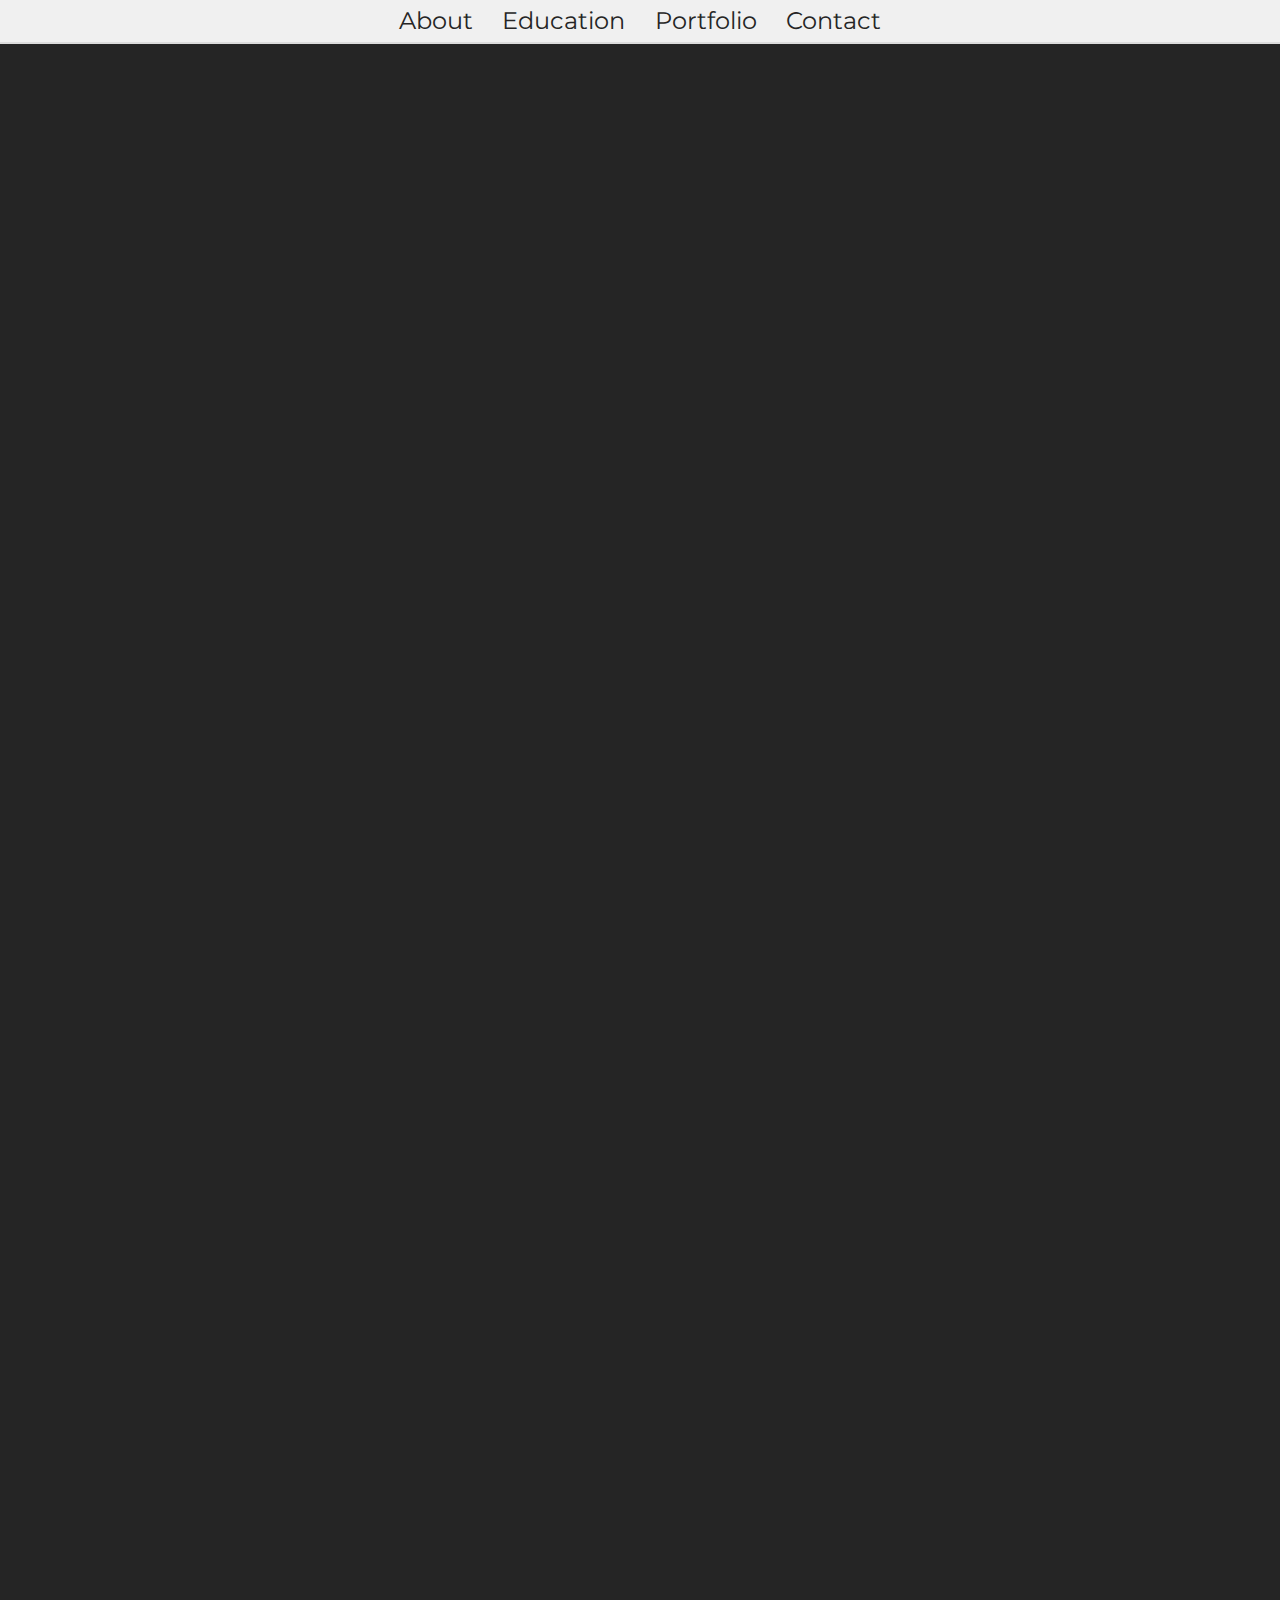
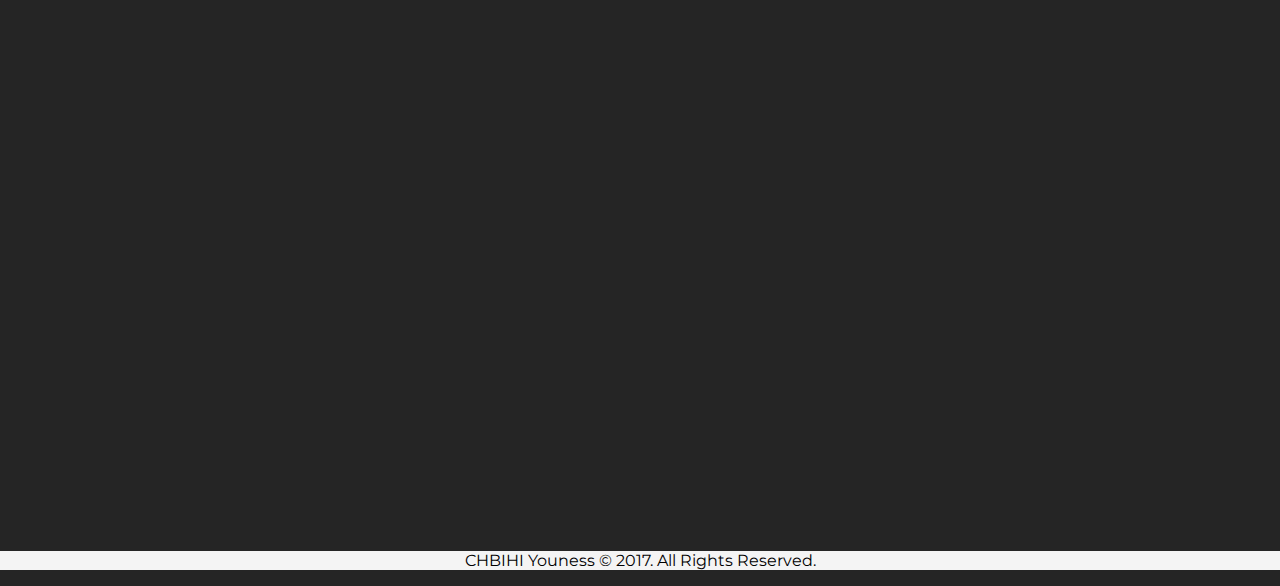
==== index.html @ b8432074 "first commit" ====
<!DOCTYPE html>
<html lang="en">
    <head>
        <meta charset="utf-8">
        <meta name="viewport" content="width=device-width, initial-scale=1.0">
        <title>Youness CHBIHI</title>
        <link rel="stylesheet" href="styles.css"/>
    </head>
    <body>
        <!-- Navigation Bar -->
        <header>
            <nav>
                <ul>
                    <li><a class="scroll" href="#about">About</a></li>
                    <li><a class="scroll" href="#scroll-education">Education</a></li> 
                    <li><a class="scroll" href="#scroll-portfolio">Portfolio</a></li>
                    <li><a class="scroll" href="#scroll-contact">Contact</a></li>
                </ul>
            </nav>
        </header>
        <!-- Portfolio -->
        <article>
            <section id="about">
                <div class="container-1">
                    <div class="block">
                        <div class="text-padding">
                            Hi there, <br/> I'm Youness CHBIHI, <br/> a <span></span> years old <br/> Civil Engineer <br/>and Front-End developper.
                        </div>
                    </div>
                    <div class="block-photo">
                        <div class="crop">
                            <img src="https://media.licdn.com/mpr/mpr/shrinknp_400_400/AAIA_wDGAAAAAQAAAAAAAAovAAAAJGJkNGM5MDQ1LTAwYTEtNDBlYi1hYWRiLTM3ZmM5OTQzNzViOQ.jpg" alt="A picture of myself."/>
                            <div class="name">CHBIHI Youness</div>
                        </div>
                    </div>
                    <div class="block-morocco">
                            <svg width="100%" viewBox="0 0 872.71672 872.71672">
                                    <path class="morocco-1" 
                                    d="m 805.57638,223.19027 -20.7513,77.44492 -49.09812,28.34681 -82.22484,-83.45577 -196.39247,113.38724 -113.38724,-196.39246 -112.93669,31.1624 -28.34681,-49.09812 20.75131,-77.444922 77.44492,20.751305 28.34681,49.098117 -83.45577,82.22484 113.38724,196.39246 -196.39246,113.38724 31.1624,112.93669 -49.09812,28.34681 -77.444919,-20.7513"
                                    />
                                    <path class="morocco-1" 
                                    d="m 67.140301,649.52649 20.7513,-77.44492 49.098119,-28.34681 82.22484,83.45577 196.39246,-113.38724 113.38724,196.39246 112.9367,-31.16239 28.34681,49.09811 -20.75131,77.44492 -77.44492,-20.7513 -28.34682,-49.09811 83.45578,-82.22485 -113.38725,-196.39246 196.39247,-113.38724 -31.1624,-112.93669 49.09812,-28.34682 77.44492,20.75131"
                                    />
                                    <path class="morocco-2" 
                                    d="m 649.52653,67.140336 20.7513,77.444914 -28.3469,49.09816 -112.9366,-31.16242 -113.3873,196.39248 -196.39242,-113.38726 -82.22484,83.45578 -49.098114,-28.34682 -20.7513,-77.44492 77.444914,-20.7513 49.09812,28.34681 -31.1624,112.93668 196.39244,113.38725 -113.38722,196.39245 83.45578,82.22485 -28.34682,49.09811 -77.44492,20.75131"
                                    />
                                    <path class="morocco-2" 
                                    d="m 223.19022,805.57639 -20.75131,-77.44492 28.34681,-49.09812 112.93671,31.1624 113.3872,-196.39246 196.3924,113.38726 82.2249,-83.45577 49.0982,28.34676 20.7512,77.44497 -77.4449,20.7513 -49.0981,-28.34682 31.1624,-112.9367 -196.3925,-113.38721 113.3873,-196.39248 -83.4558,-82.22485 28.3468,-49.098111 77.4449,-20.751288"
                                    />
                                    <path class="morocco-3" 
                                    d="m 436.35836,10.022117 56.69362,56.693618 V 123.40936 L 379.66474,152.89028 V 379.66476 H 152.89026 L 123.40934,493.052 H 66.71572 L 10.0221,436.35838 66.71572,379.66476 h 56.69362 L 152.89026,493.052 h 226.77448 v 226.77448 l 113.38724,29.48092 v 56.69362 l -56.69362,56.69362"
                                    />
                                    <path class="morocco-3" 
                                    d="M 436.35832,862.69464 379.6647,806.00102 V 749.3074 L 493.05194,719.82648 V 493.052 h 226.77448 l 29.48092,-113.38724 h 56.69362 l 56.69362,56.69362 -56.69362,56.69362 H 749.30734 L 719.82642,379.66476 H 493.05194 V 152.89028 L 379.6647,123.40936 V 66.715735 l 56.69362,-56.693618"
                                    />
                                    <path class="morocco" 
                                    d="m 223.19022,67.139648 122.92688,32.43298 90.24124,-89.55051 v 0 l 90.24124,89.55051 122.92688,-32.43298 33.37593,122.674682 122.67468,33.37593 -32.43298,122.92688 89.55051,90.24124 -89.55051,90.24124 L 805.57707,649.5265 682.90239,682.90243 649.52646,805.57711 526.59958,773.14413 436.35834,862.69464 346.1171,773.14413 223.19022,805.57711 189.81429,682.90243 67.139609,649.5265 99.572589,526.59962 10.022079,436.35838 99.572589,346.11714 67.139609,223.19026 189.81429,189.81433 Z"
                                    />
                            </svg>
                            </div>
                </div>
            </section>
            
            <section id="education">
                <div class="container">
                    <div id="scroll-education"></div>
                    <div id="edu-container">
                        <h1>Education</h1>
                    <div id="logo-emi" class="block-logo-1">
                        <svg width="46%" height="46%" viewBox="0 0 195 120" preserveAspectRatio="none">
                            <g transform="matrix(2,0,0,-2,0,120)">
                                <path class="mo noir" id="monb"
                                d="M 10.3046,17.65384 H 48.75562 h 5.89833 L 71.43271,46.6805 85.28288,22.75613 H 69.39981 l 2.94916,5.10233 H 66.45064 L 60.55229,17.65384 H 94.1098 L 71.43271,56.88512 L 51.7048,22.75613 H13.15378 L 10.2046,17.65384  Z"
                                />
                                <path class="blanc" id="white1"
                                d="m 29.44634,8.42692 l 16.77876,29.02666 h 22 L 50.34767,8.42692 L 28.44634,8.42692 Z" />
                                <path class="mo bleu" id="mob"
                                d="M 5.2023,8.82692 H 38.551 h 5.89833 L 61.22809,37.85358 75.07826,13.92921 H 59.19519 l 2.94917,5.10231 H 56.24602 L 50.34767,8.82692 H 83.90518 L 61.22809,48.05818 L 41.50017,13.92921 H8.05147 L 5.1023,8.82692 Z"
                                />
                                <path class="blanc" id="white2"
                                d="M 28.84634,8.42692 l 2.94917,5.10229 l 2.94917,5.10229 l 2.94917,5.10229 l 2.94917,5.10229 H 56.9218 L 45.14304,8.42692 L 28.44634,8.42692 Z"
                                />
                                <path class="mo noir" id="mona"
                                d="M0.5,0 H 28.34636 H 34.2447 L 51.02345,29.02666 64.87363,5.1023 H 48.99055 l 2.94918,5.1023 H 46.04138 L 40.14304,0 h 33.55751 l -22.6771,39.23126 L 31.29553,5.1023 H 3.14916 l -2.94916,-5.1023 Z"
                                />
                            </g>        
                        </svg>
                        <p class="appear">
                            Mohammadia School of Engineering
                            </p>
                        <p class="appear">
                            Civil Engineering Degree
                        </p>
                    </div>
                    <div id="logo-sep" class="block-logo-sep">
                        <div class="separator"></div>
                    </div> 
                    <div id="logo-enpc" class="block-logo-2">
                        <svg width="33%" height="33%" viewBox="0 0 158.11 137" preserveAspectRatio="none">
                            <g transform="translate(-58.955366,-60.982636)">
                                <path class="line-1"
                                    d="M 67,194.57457 64.686302,194.57457 138.06419,67.592875 211.44069,194.57457 Z"/>
                                <path class="line-2"
                                    d="m 100.71189,131.06138 h 74.70353 l -37.36125,64.47583 z" />
                                <path class="line-3"
                                    d="m 156.92605,163.81875 h 38.4363 L 176.131,194.52101 Z"/>
                                <path class="line-3"
                                    d="m 81.98619,163.81875 h 38.4363 l -19.23135,30.70226 z"/>
                                <path class="line-3"
                                    d="m 118.84565,100.82312 38.43629,1e-5 -19.23135,30.70225 z"/>
                            </g>
                        </svg>
                        <p class="appear">
                            Ecole des Ponts ParisTech
                        </p>
                        <p class="appear">
                            MSc Degree in Mechanics of Soils, Rocks and Structures in their Environment
                        </p>
                    </div>
                    <br/>
                    <a class="button" href="https://drive.google.com/file/d/0Byqe42mw91Hid1hQTnRtRE41MEk/view?usp=sharing" >Download CV</a>
                </div>
            </div>
            </section>
            <section id="portfolio">
                <div class="container">
                    <div id="scroll-portfolio"></div>
                    <div id="port-container">
                    <h1>Portfolio</h1>
                    <div class="block-3">
                        <div class="card">
                            <img src="projet1.png" alt="Bridge Piles Modeling"/>    
                            <div class="card-title">Bridge Piles Modeling</div>
                        </div>
                    </div>
                    <div class="block-3">
                        <div class="card">
                            <img src="projet2.png" alt="Laterally loaded piles"/>    
                            <div class="card-title">Laterally loaded piles</div>
                        </div>
                    </div>
                    <div class="block-3">
                        <div class="card">
                            <img src="projet3.png" alt="Maths and Physics courses"/>    
                            <div class="card-title">Maths and Physics courses</div>
                        </div>
                    </div>
                </div>
                </div>
            </section>
            <section id="contact">
                <div class="container">
                    <div id="scroll-contact"></div>
                    <div id="cont-container">
                        <h1>Contact</h1>
                     
                    <form action="https://formspree.io/nsschbihi@gmail.com" method="POST">

                        <input name="name" type="text" placeholder="Name" id="name" required/>

                        <input name="email" type="email" placeholder="Email" id="email" required/>

                        <textarea name="text" placeholder="Message" id="message"></textarea>

                        <input type="submit" value="Send" class="button"/>
                    </form>
                </div>
                </div>
            </section>
        </article>
        <p id="footer">
                CHBIHI Youness © 2017. All Rights Reserved.
        </p>
        <script type="application/javascript" src="https://cdnjs.cloudflare.com/ajax/libs/jquery/2.1.3/jquery.min.js"></script>        
        <script src="scripts.js"></script>
    </body>
</html>
---- styles.css ----
@import url("https://fonts.googleapis.com/css?family=Montserrat|Cardo|Lobster");
body {
  margin: 0;
  background-color: #252525; }

header {
  background-color: #f0f0f0;
  position: fixed;
  top: 0;
  z-index: 999;
  width: 100%;
  border-bottom: 2px solid gainsboro; }
  header nav ul {
    list-style: none;
    text-align: center;
    float: center;
    margin: 0;
    padding: 0; }
    header nav ul li {
      display: inline-block;
      margin-left: 0.4rem;
      margin-right: 0.4rem; }
      header nav ul li a {
        display: block;
        color: #252525;
        padding: 0.4rem;
        font-size: 1.5rem;
        font-family: Montserrat; }
        @media (max-width: 900px) {
          header nav ul li a {
            font-size: 1.2rem; } }
        @media (max-width: 300px) {
          header nav ul li a {
            font-size: 1rem; } }
        header nav ul li a:hover {
          color: #737373; }

.scroll {
  text-decoration: none; }

article {
  margin-left: auto;
  margin-right: auto;
  width: 90%;
  overflow: hidden; }

section {
  height: 100vh; }

.crop {
  position: relative;
  border-radius: 50%;
  max-width: 14rem;
  max-height: 14rem;
  display: inline-block;
  vertical-align: top;
  line-height: 0;
  border-width: 0.2rem;
  border-color: rgba(255, 255, 255, 0);
  border-style: solid;
  overflow: hidden;
  transition: 0.5s; }
  .crop img {
    max-width: 100%;
    height: auto;
    border-radius: 50%;
    transition: 0.5s; }
    @media (min-width: 900px) {
      .crop img {
        max-height: 14rem; } }
    @media (max-width: 900px) {
      .crop img {
        max-height: 12rem; } }
  .crop:hover {
    border-color: #fff; }
    .crop:hover .name {
      visibility: visible;
      opacity: 1; }
    .crop:hover img {
      transform: scale(1.1); }
  .crop .name {
    position: absolute;
    top: 0;
    left: 0;
    padding-top: 70%;
    padding-bottom: 30%;
    text-align: center;
    width: 100%;
    background: rgba(255, 255, 255, 0.3);
    color: #fff;
    visibility: hidden;
    opacity: 0;
    font-family: Lobster;
    font-size: 1.7rem;
    transition: opacity 0.5s, visibility 0.5s; }

.container-1 {
  margin-right: auto;
  margin-left: auto;
  height: 100vh; }
  .container-1::after {
    content: "";
    display: block;
    clear: both; }

.container {
  float: left;
  min-height: 100vh;
  min-width: 100%;
  overflow: auto;
  text-align: center; }
  .container::after {
    content: "";
    display: block;
    clear: both; }

@keyframes tran {
  to {
    transform: translateX(0%) translateY(0%);
    opacity: 1; } }
@keyframes appear-1 {
  to {
    height: 100%;
    top: 0; } }
@keyframes appear-2 {
  to {
    width: 90%;
    left: 5%; } }
@keyframes opa {
  to {
    opacity: 1; } }
@media (min-width: 900px) {
  .container-1 {
    padding-top: 20vh; }

  .container {
    padding-top: 5vh; }

  .crop {
    opacity: 0;
    transform: translateX(-20%);
    animation: opa 1s forwards; }

  .block-3 {
    width: 30% !important;
    vertical-align: middle; }

  .card:hover {
    transform: translateY(-5%); }

  .block-photo {
    float: left;
    width: 48.4% !important; }

  .block {
    float: left;
    width: 51.6% !important;
    text-align: right !important;
    height: 14.4rem !important; }

  .block-logo-1, .block-logo-2 {
    display: inline-block !important;
    padding-top: 1rem;
    min-height: 17rem;
    vertical-align: top; }

  .separator {
    display: block;
    position: absolute;
    height: 0%;
    top: 50%;
    width: 8px;
    left: 50%;
    background-color: white;
    animation: appear-1 0.5s forwards, rot 0.5s forwards 0.5s, rot 0.5s reverse forwards 2s; }

  .block-logo-sep {
    display: inline-block !important;
    width: 10% !important;
    min-height: 18rem;
    vertical-align: top; }

  .text-padding {
    top: 50%;
    transform: translateY(-50%);
    padding: 0 30px 0 10px;
    font-size: 2rem;
    line-height: 2.1rem;
    opacity: 0;
    animation: opa 1s forwards; }
    .text-padding::after {
      content: "";
      display: block;
      position: absolute;
      right: 0;
      top: 50%;
      height: 0%;
      width: 10px;
      background-color: white;
      animation: appear-1 1s forwards 0.25s; }

  .card-title {
    font-size: 1rem; } }
@media (max-width: 900px) {
  .container-1 {
    padding-top: 15vh; }

  .container {
    padding-top: 10vh; }

  .crop {
    opacity: 0;
    transform: translateY(10%);
    animation: tran 1s forwards; }

  .name {
    font-size: 1.3rem; }

  .text-padding {
    display: inline-block;
    margin: auto;
    margin-bottom: 5px;
    padding-bottom: 5px;
    font-size: 1.5rem;
    opacity: 0;
    animation: opa 1s forwards; }
    .text-padding::after {
      content: "";
      display: block;
      position: relative;
      top: 5px;
      left: 50%;
      width: 0%;
      height: 8px;
      background-color: white;
      animation: appear-2 1s forwards 0.25s; }

  .separator {
    display: block;
    position: relative;
    height: 10px;
    left: 50%;
    width: 0%;
    top: 5px;
    background-color: white;
    animation: appear-2 0.5s forwards; }

  .block-logo-sep {
    padding: 20px 10px; }

  .card-title {
    font-size: 0.8rem; } }
@media (max-width: 370px) {
  .name {
    font-size: 0.5rem; }

  .text-padding {
    font-size: 1rem; }

  .card-title {
    font-size: 0.5rem; } }
.block, .block-photo, .block-logo-sep, .block-logo-1, .block-logo-2 {
  display: block;
  position: relative;
  background: #252525;
  width: 80%;
  margin-right: auto;
  margin-left: auto;
  color: #f4f4f4;
  font-family: Montserrat;
  text-align: center; }

.block-3 {
  display: inline-block;
  max-width: 70%;
  position: relative;
  background: #252525;
  margin-right: auto;
  margin-left: auto;
  color: #f4f4f4;
  font-family: Montserrat;
  text-align: center;
  margin: 1%; }

.card {
  position: relative;
  border: 5px solid #f4f4f4;
  transition: transform 0.5s;
  overflow: hidden;
  display: block; }
  .card img {
    max-width: 100%;
    max-height: 20rem;
    height: auto;
    transition: 0.8s;
    vertical-align: top; }
  .card:hover img {
    transform: scale(1.3) translateX(-10%); }
  .card:hover .card-title {
    visibility: visible;
    opacity: 1; }

.card-title {
  position: absolute;
  top: 50%;
  left: 0;
  text-align: center;
  width: 100%;
  line-height: 200%;
  background: rgba(255, 255, 255, 0.8);
  color: #252525;
  visibility: hidden;
  opacity: 0;
  font-family: Montserrat;
  font-weight: bold;
  transition: opacity 0.5s, visibility 0.5s; }

.text-padding {
  position: relative; }

h1 {
  font-family: Montserrat;
  margin-left: auto;
  margin-right: auto;
  text-align: center;
  font-size: 2rem;
  color: #f4f4f4;
  line-height: 3rem; }
  h1::after {
    content: "";
    display: block;
    position: relative;
    top: 5px;
    left: 50%;
    width: 0%;
    height: 8px;
    background-color: white;
    animation: appear-2 1s forwards 0.25s; }

@keyframes rot {
  to {
    transform: rotate(10deg); } }
.block-logo-1, .block-logo-2 {
  max-width: 20rem; }

.block-morocco {
  text-align: center;
  margin-left: auto;
  margin-right: auto; }
  @media (min-width: 900px) {
    .block-morocco {
      max-width: 15rem; } }
  @media (max-width: 900px) {
    .block-morocco {
      max-width: 12rem; } }

.morocco-1, .morocco-2, .morocco-3 {
  fill: none;
  stroke: #f4f4f4;
  stroke-width: 14.17339039;
  stroke-linecap: butt;
  stroke-linejoin: miter;
  stroke-miterlimit: 10; }

.morocco-1 {
  animation: animeline 5s ease-out forwards; }

.morocco-2 {
  animation: animeline 5s ease-out forwards; }

.morocco-3 {
  animation: animeline 5s ease-out forwards; }

.morocco {
  fill: none;
  stroke: #f4f4f4;
  stroke-width: 14.17339039;
  stroke-linecap: butt;
  stroke-linejoin: miter;
  stroke-miterlimit: 10;
  opacity: 0;
  animation: opa 1s ease-out forwards 4.5s; }

.line-1, .line-2, .line-3 {
  fill: none;
  stroke: #f4f4f4;
  stroke-linecap: butt;
  stroke-miterlimit: 4; }

.line-1 {
  stroke-width: 6.61458397;
  stroke-linejoin: miter;
  animation: animeline 0.7s ease-out forwards 0.5s; }

.line-2 {
  stroke-width: 6.62115717;
  stroke-linejoin: bevel;
  animation: animeline 0.7s ease-out 1.2s forwards; }

.line-3 {
  stroke-width: 3.97421765;
  stroke-linejoin: bevel;
  animation: animeline 0.6s ease-out 1.9s forwards; }

@keyframes animeline {
  to {
    stroke-dashoffset: 0; } }
#footer {
  float: left;
  width: 100%;
  text-align: center;
  background-color: #f4f4f4;
  font-family: Montserrat;
  font-size: 1rem;
  margin-left: auto;
  margin-right: auto;
  z-index: 999; }

/* logo EMI */
@keyframes appear {
  to {
    opacity: 1; } }
@keyframes move {
  0% {
    transform: translate(-0.5rem, -0.5rem); }
  50% {
    transform: translate(0.25rem, 0.25rem); }
  100% {
    transform: translate(0rem, 0rem); } }
.mo {
  stroke-width: 0.3985;
  stroke-linecap: butt;
  stroke-linejoin: miter;
  stroke-miterlimit: 10;
  opacity: 0;
  animation-delay: 1s; }

.noir {
  fill: #f4f4f4;
  stroke: #f4f4f4; }

.bleu {
  fill: #0000ff;
  stroke: #0000ff; }

.blanc {
  fill: #252525;
  fill-opacity: 1;
  fill-rule: nonzero;
  stroke: none;
  opacity: 0; }

#monb {
  animation: appear 0.3s forwards 0.5s, move 1s forwards 0.5s; }

#mob {
  animation: appear 0.3s forwards 0.83s, move 1s forwards 0.83s; }

#mona {
  animation: appear 0.3s forwards 1.16s, move 1s forwards 1.16s; }

#white1 {
  animation: appear 0.5s forwards 2.5s; }

#white2 {
  animation: appear 0.5s forwards 2.5s; }

.appear {
  opacity: 0;
  text-align: center;
  animation: opa 1s forwards 2s; }

form {
  text-align: center;
  width: 80%;
  margin-left: auto;
  margin-right: auto; }

input, textarea {
  display: block;
  margin-right: auto;
  margin-top: 2rem;
  margin-left: auto;
  font-size: 1rem;
  height: 1.5rem;
  font-family: Montserrat;
  max-width: 30rem;
  width: 100%; }

.button {
  background-color: #f4f4f4;
  color: #252525;
  font-weight: bold;
  border-radius: 5px;
  border: none;
  height: 3rem;
  max-width: 40%;
  width: 10rem;
  transition: 0.5s; }
  .button:hover {
    transform: scale(1.1); }

a.button {
  display: block;
  margin-right: auto;
  margin-top: 2rem;
  margin-left: auto;
  font-size: 1rem;
  line-height: 3rem;
  text-decoration: none;
  font-family: Montserrat;
  opacity: 0;
  animation: opa 1s forwards 2s; }

#message {
  height: 20vh; }

#contact {
  height: 80vh; }

/*# sourceMappingURL=styles.css.map */
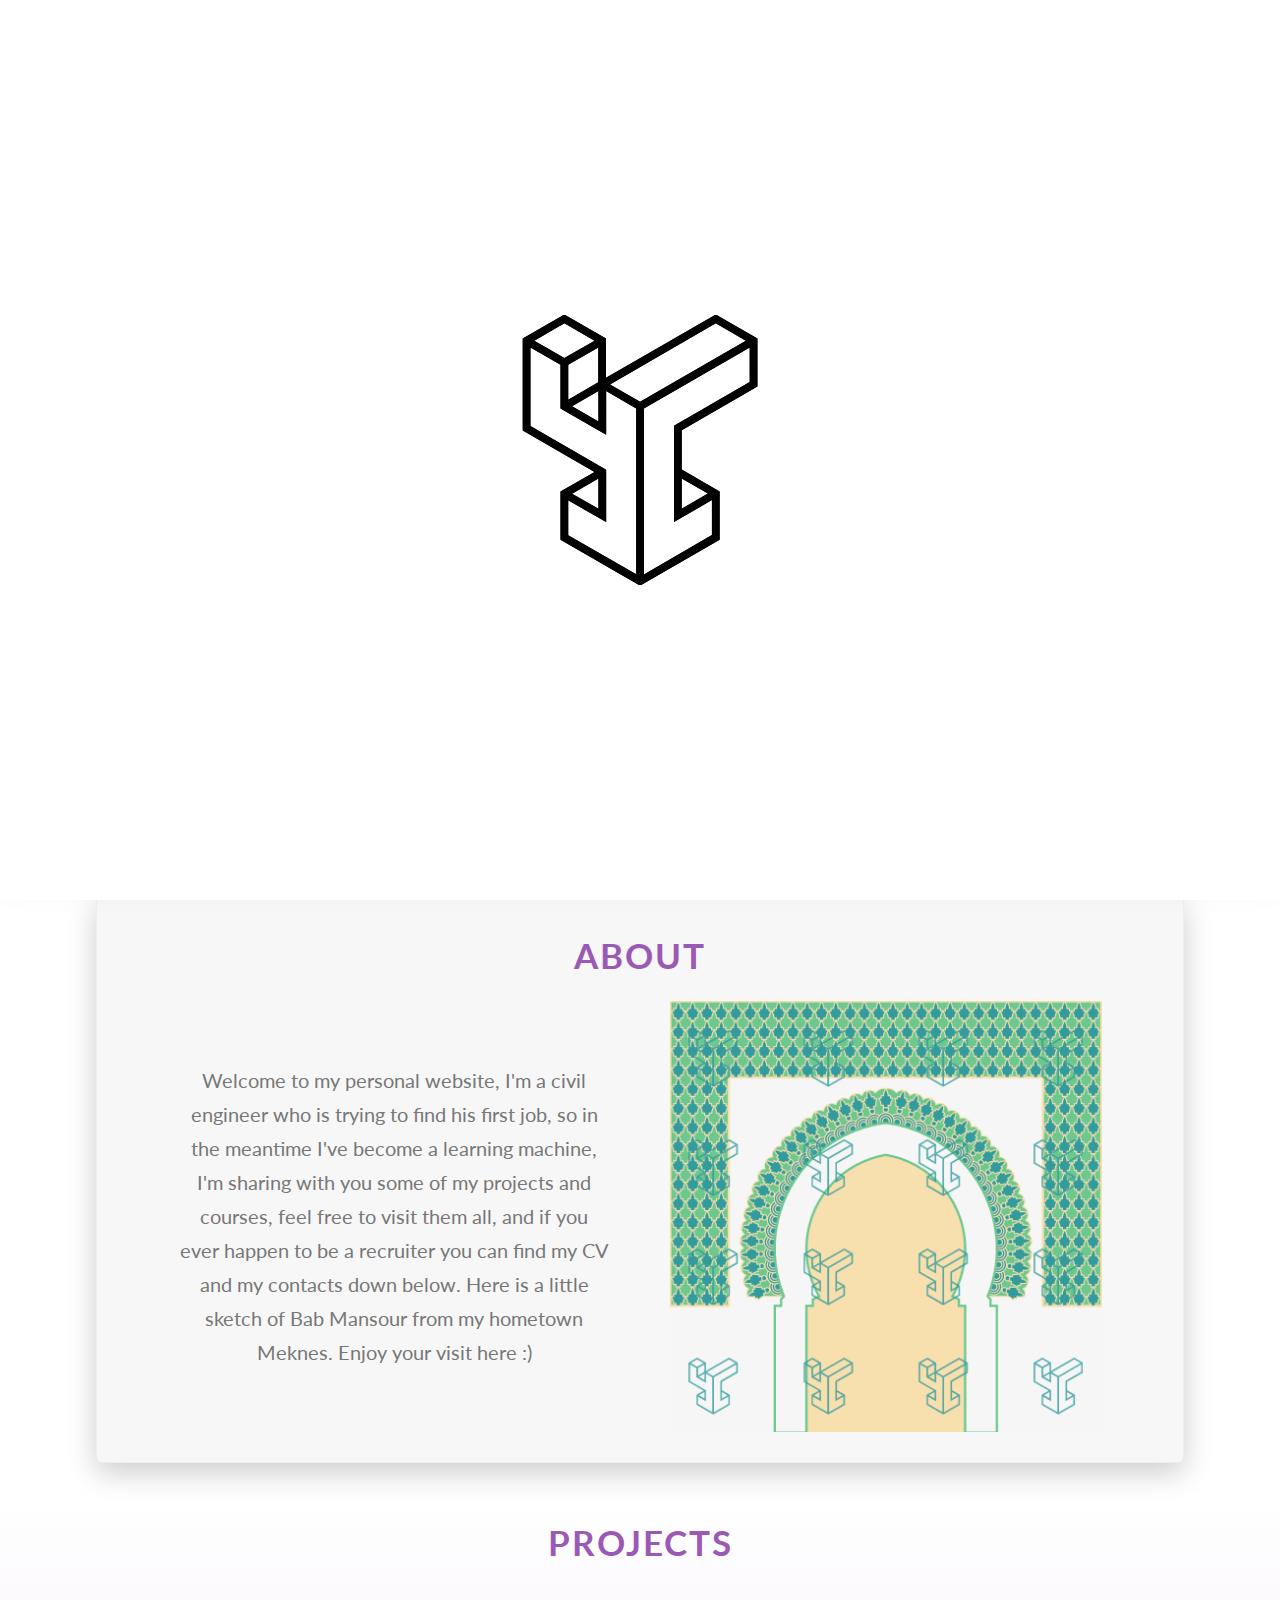
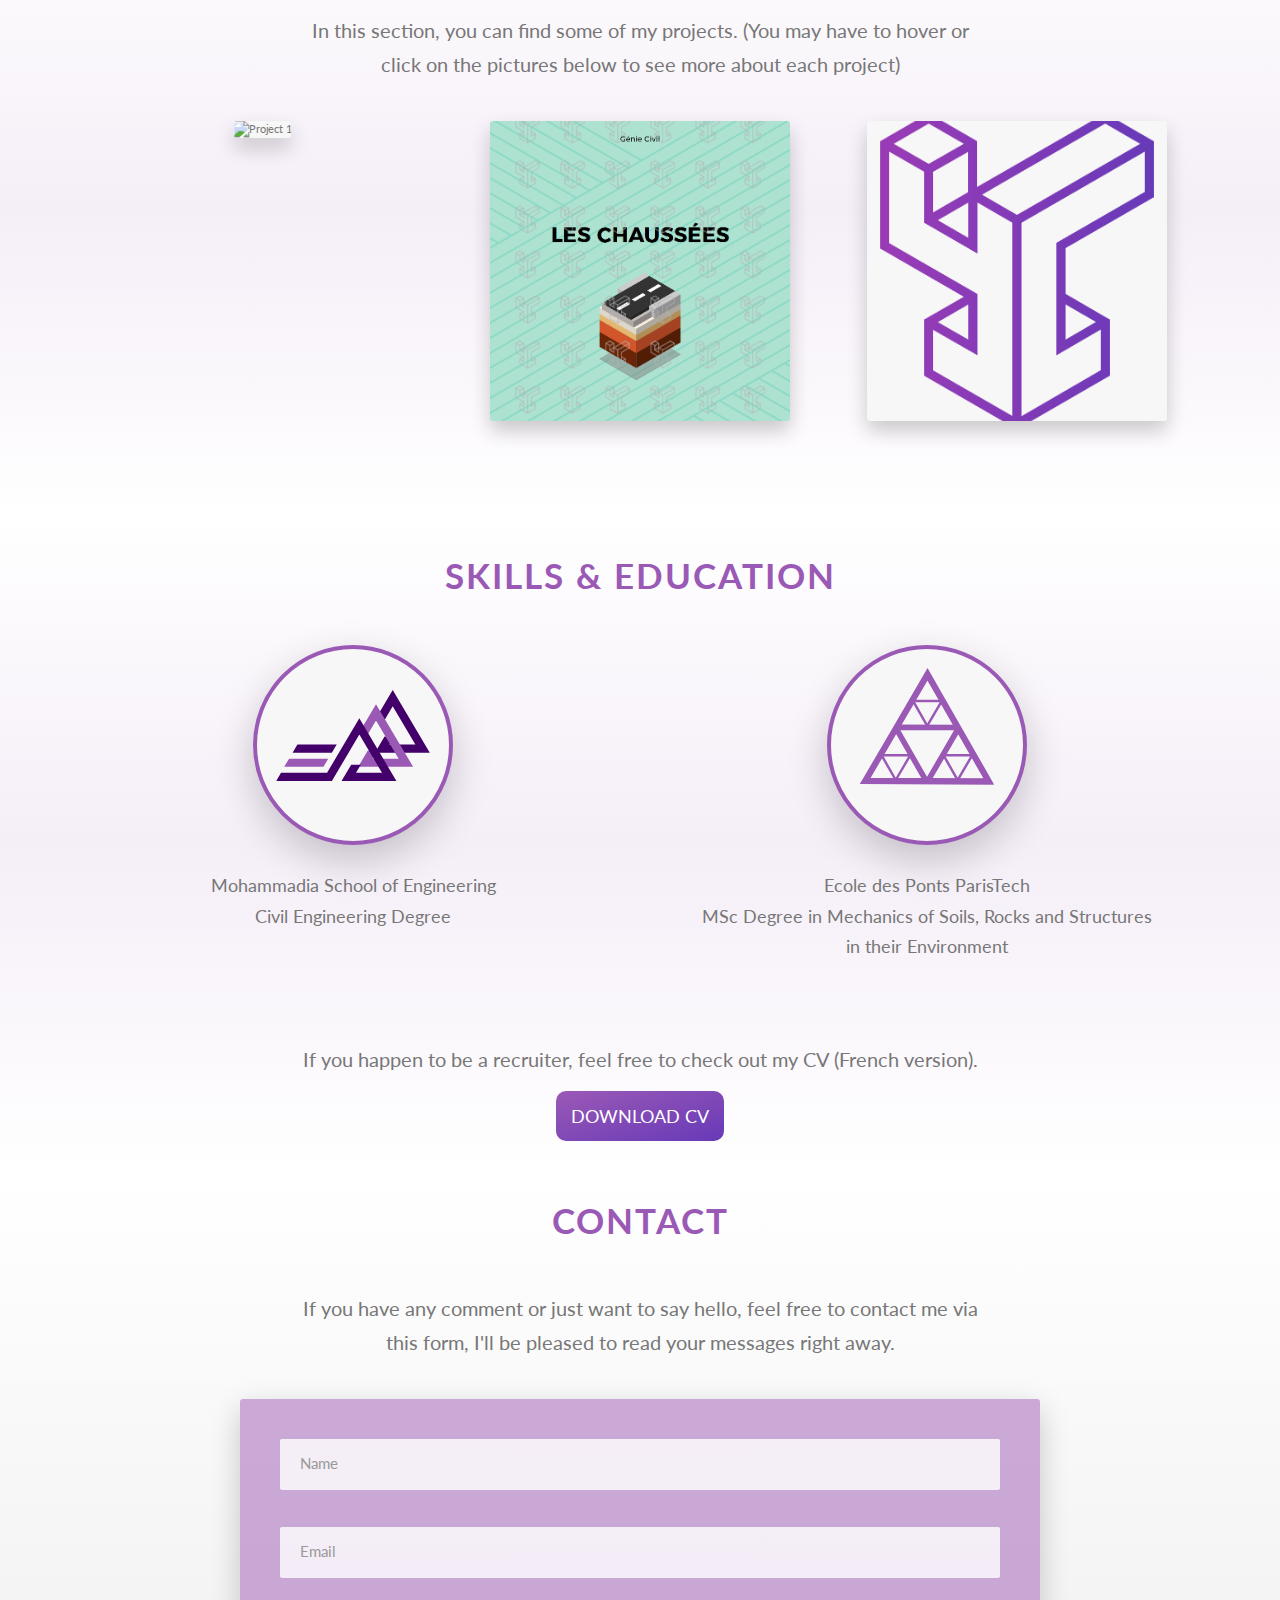
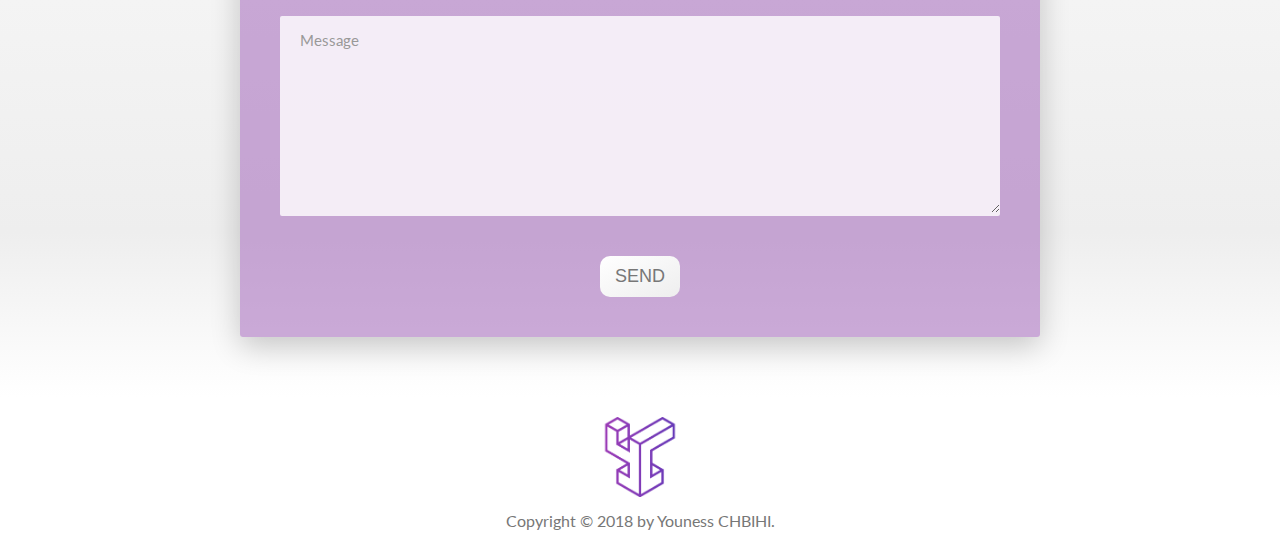
==== commit 40fa3ec1: "New website" ====
--- a/index.html
+++ b/index.html
@@ -1,177 +1,231 @@
-<!DOCTYPE html>
-<html lang="en">
-    <head>
-        <meta charset="utf-8">
-        <meta name="viewport" content="width=device-width, initial-scale=1.0">
-        <title>Youness CHBIHI</title>
-        <link rel="stylesheet" href="styles.css"/>
-    </head>
-    <body>
-        <!-- Navigation Bar -->
-        <header>
-            <nav>
-                <ul>
-                    <li><a class="scroll" href="#about">About</a></li>
-                    <li><a class="scroll" href="#scroll-education">Education</a></li> 
-                    <li><a class="scroll" href="#scroll-portfolio">Portfolio</a></li>
-                    <li><a class="scroll" href="#scroll-contact">Contact</a></li>
-                </ul>
-            </nav>
-        </header>
-        <!-- Portfolio -->
-        <article>
-            <section id="about">
-                <div class="container-1">
-                    <div class="block">
-                        <div class="text-padding">
-                            Hi there, <br/> I'm Youness CHBIHI, <br/> a <span></span> years old <br/> Civil Engineer <br/>and Front-End developper.
-                        </div>
-                    </div>
-                    <div class="block-photo">
-                        <div class="crop">
-                            <img src="https://media.licdn.com/mpr/mpr/shrinknp_400_400/AAIA_wDGAAAAAQAAAAAAAAovAAAAJGJkNGM5MDQ1LTAwYTEtNDBlYi1hYWRiLTM3ZmM5OTQzNzViOQ.jpg" alt="A picture of myself."/>
-                            <div class="name">CHBIHI Youness</div>
-                        </div>
-                    </div>
-                    <div class="block-morocco">
-                            <svg width="100%" viewBox="0 0 872.71672 872.71672">
-                                    <path class="morocco-1" 
-                                    d="m 805.57638,223.19027 -20.7513,77.44492 -49.09812,28.34681 -82.22484,-83.45577 -196.39247,113.38724 -113.38724,-196.39246 -112.93669,31.1624 -28.34681,-49.09812 20.75131,-77.444922 77.44492,20.751305 28.34681,49.098117 -83.45577,82.22484 113.38724,196.39246 -196.39246,113.38724 31.1624,112.93669 -49.09812,28.34681 -77.444919,-20.7513"
-                                    />
-                                    <path class="morocco-1" 
-                                    d="m 67.140301,649.52649 20.7513,-77.44492 49.098119,-28.34681 82.22484,83.45577 196.39246,-113.38724 113.38724,196.39246 112.9367,-31.16239 28.34681,49.09811 -20.75131,77.44492 -77.44492,-20.7513 -28.34682,-49.09811 83.45578,-82.22485 -113.38725,-196.39246 196.39247,-113.38724 -31.1624,-112.93669 49.09812,-28.34682 77.44492,20.75131"
-                                    />
-                                    <path class="morocco-2" 
-                                    d="m 649.52653,67.140336 20.7513,77.444914 -28.3469,49.09816 -112.9366,-31.16242 -113.3873,196.39248 -196.39242,-113.38726 -82.22484,83.45578 -49.098114,-28.34682 -20.7513,-77.44492 77.444914,-20.7513 49.09812,28.34681 -31.1624,112.93668 196.39244,113.38725 -113.38722,196.39245 83.45578,82.22485 -28.34682,49.09811 -77.44492,20.75131"
-                                    />
-                                    <path class="morocco-2" 
-                                    d="m 223.19022,805.57639 -20.75131,-77.44492 28.34681,-49.09812 112.93671,31.1624 113.3872,-196.39246 196.3924,113.38726 82.2249,-83.45577 49.0982,28.34676 20.7512,77.44497 -77.4449,20.7513 -49.0981,-28.34682 31.1624,-112.9367 -196.3925,-113.38721 113.3873,-196.39248 -83.4558,-82.22485 28.3468,-49.098111 77.4449,-20.751288"
-                                    />
-                                    <path class="morocco-3" 
-                                    d="m 436.35836,10.022117 56.69362,56.693618 V 123.40936 L 379.66474,152.89028 V 379.66476 H 152.89026 L 123.40934,493.052 H 66.71572 L 10.0221,436.35838 66.71572,379.66476 h 56.69362 L 152.89026,493.052 h 226.77448 v 226.77448 l 113.38724,29.48092 v 56.69362 l -56.69362,56.69362"
-                                    />
-                                    <path class="morocco-3" 
-                                    d="M 436.35832,862.69464 379.6647,806.00102 V 749.3074 L 493.05194,719.82648 V 493.052 h 226.77448 l 29.48092,-113.38724 h 56.69362 l 56.69362,56.69362 -56.69362,56.69362 H 749.30734 L 719.82642,379.66476 H 493.05194 V 152.89028 L 379.6647,123.40936 V 66.715735 l 56.69362,-56.693618"
-                                    />
-                                    <path class="morocco" 
-                                    d="m 223.19022,67.139648 122.92688,32.43298 90.24124,-89.55051 v 0 l 90.24124,89.55051 122.92688,-32.43298 33.37593,122.674682 122.67468,33.37593 -32.43298,122.92688 89.55051,90.24124 -89.55051,90.24124 L 805.57707,649.5265 682.90239,682.90243 649.52646,805.57711 526.59958,773.14413 436.35834,862.69464 346.1171,773.14413 223.19022,805.57711 189.81429,682.90243 67.139609,649.5265 99.572589,526.59962 10.022079,436.35838 99.572589,346.11714 67.139609,223.19026 189.81429,189.81433 Z"
-                                    />
-                            </svg>
-                            </div>
-                </div>
-            </section>
-            
-            <section id="education">
-                <div class="container">
-                    <div id="scroll-education"></div>
-                    <div id="edu-container">
-                        <h1>Education</h1>
-                    <div id="logo-emi" class="block-logo-1">
-                        <svg width="46%" height="46%" viewBox="0 0 195 120" preserveAspectRatio="none">
-                            <g transform="matrix(2,0,0,-2,0,120)">
-                                <path class="mo noir" id="monb"
-                                d="M 10.3046,17.65384 H 48.75562 h 5.89833 L 71.43271,46.6805 85.28288,22.75613 H 69.39981 l 2.94916,5.10233 H 66.45064 L 60.55229,17.65384 H 94.1098 L 71.43271,56.88512 L 51.7048,22.75613 H13.15378 L 10.2046,17.65384  Z"
-                                />
-                                <path class="blanc" id="white1"
-                                d="m 29.44634,8.42692 l 16.77876,29.02666 h 22 L 50.34767,8.42692 L 28.44634,8.42692 Z" />
-                                <path class="mo bleu" id="mob"
-                                d="M 5.2023,8.82692 H 38.551 h 5.89833 L 61.22809,37.85358 75.07826,13.92921 H 59.19519 l 2.94917,5.10231 H 56.24602 L 50.34767,8.82692 H 83.90518 L 61.22809,48.05818 L 41.50017,13.92921 H8.05147 L 5.1023,8.82692 Z"
-                                />
-                                <path class="blanc" id="white2"
-                                d="M 28.84634,8.42692 l 2.94917,5.10229 l 2.94917,5.10229 l 2.94917,5.10229 l 2.94917,5.10229 H 56.9218 L 45.14304,8.42692 L 28.44634,8.42692 Z"
-                                />
-                                <path class="mo noir" id="mona"
-                                d="M0.5,0 H 28.34636 H 34.2447 L 51.02345,29.02666 64.87363,5.1023 H 48.99055 l 2.94918,5.1023 H 46.04138 L 40.14304,0 h 33.55751 l -22.6771,39.23126 L 31.29553,5.1023 H 3.14916 l -2.94916,-5.1023 Z"
-                                />
-                            </g>        
-                        </svg>
-                        <p class="appear">
-                            Mohammadia School of Engineering
-                            </p>
-                        <p class="appear">
-                            Civil Engineering Degree
-                        </p>
-                    </div>
-                    <div id="logo-sep" class="block-logo-sep">
-                        <div class="separator"></div>
-                    </div> 
-                    <div id="logo-enpc" class="block-logo-2">
-                        <svg width="33%" height="33%" viewBox="0 0 158.11 137" preserveAspectRatio="none">
-                            <g transform="translate(-58.955366,-60.982636)">
-                                <path class="line-1"
-                                    d="M 67,194.57457 64.686302,194.57457 138.06419,67.592875 211.44069,194.57457 Z"/>
-                                <path class="line-2"
-                                    d="m 100.71189,131.06138 h 74.70353 l -37.36125,64.47583 z" />
-                                <path class="line-3"
-                                    d="m 156.92605,163.81875 h 38.4363 L 176.131,194.52101 Z"/>
-                                <path class="line-3"
-                                    d="m 81.98619,163.81875 h 38.4363 l -19.23135,30.70226 z"/>
-                                <path class="line-3"
-                                    d="m 118.84565,100.82312 38.43629,1e-5 -19.23135,30.70225 z"/>
-                            </g>
-                        </svg>
-                        <p class="appear">
-                            Ecole des Ponts ParisTech
-                        </p>
-                        <p class="appear">
-                            MSc Degree in Mechanics of Soils, Rocks and Structures in their Environment
-                        </p>
-                    </div>
-                    <br/>
-                    <a class="button" href="https://drive.google.com/file/d/0Byqe42mw91Hid1hQTnRtRE41MEk/view?usp=sharing" >Download CV</a>
-                </div>
-            </div>
-            </section>
-            <section id="portfolio">
-                <div class="container">
-                    <div id="scroll-portfolio"></div>
-                    <div id="port-container">
-                    <h1>Portfolio</h1>
-                    <div class="block-3">
-                        <div class="card">
-                            <img src="projet1.png" alt="Bridge Piles Modeling"/>    
-                            <div class="card-title">Bridge Piles Modeling</div>
-                        </div>
-                    </div>
-                    <div class="block-3">
-                        <div class="card">
-                            <img src="projet2.png" alt="Laterally loaded piles"/>    
-                            <div class="card-title">Laterally loaded piles</div>
-                        </div>
-                    </div>
-                    <div class="block-3">
-                        <div class="card">
-                            <img src="projet3.png" alt="Maths and Physics courses"/>    
-                            <div class="card-title">Maths and Physics courses</div>
-                        </div>
-                    </div>
-                </div>
-                </div>
-            </section>
-            <section id="contact">
-                <div class="container">
-                    <div id="scroll-contact"></div>
-                    <div id="cont-container">
-                        <h1>Contact</h1>
-                     
-                    <form action="https://formspree.io/nsschbihi@gmail.com" method="POST">
-
-                        <input name="name" type="text" placeholder="Name" id="name" required/>
-
-                        <input name="email" type="email" placeholder="Email" id="email" required/>
-
-                        <textarea name="text" placeholder="Message" id="message"></textarea>
-
-                        <input type="submit" value="Send" class="button"/>
-                    </form>
-                </div>
-                </div>
-            </section>
-        </article>
-        <p id="footer">
-                CHBIHI Youness © 2017. All Rights Reserved.
-        </p>
-        <script type="application/javascript" src="https://cdnjs.cloudflare.com/ajax/libs/jquery/2.1.3/jquery.min.js"></script>        
-        <script src="scripts.js"></script>
-    </body>
+<!DOCTYPE html>
+<html lang="en">
+<head>
+    <meta charset="UTF-8">
+    <meta name="viewport" content="width=device-width, initial-scale=1.0">
+    <meta http-equiv="X-UA-Compatible" content="ie=edge">
+
+    <link rel="stylesheet" href="css/style.css">
+    <link rel="shortcut icon" href="img/icon.ico">
+    
+
+    <title>Youness CHBIHI</title>
+</head>
+<div class="loader" id="loader">
+    <svg class="loader__svg--below" xmlns="http://www.w3.org/2000/svg" viewBox="0 0 175.1 175.1">
+        <path d="M163.7 46.4V15.3l-27-15.6-50.3 29 1.3 2.2-1.3-2.2-20.9 12V15.3L38.5-.3l-27 15.6v59.6l46.6 26.9L36 114.5v31.2l51.6 29.8 51.6-29.8v-31.2l-24.6-14.3V74.7l49.1-28.3zM88.8 33l47.9-27.6 19.5 11.3-68.6 39.6L68.1 45l20.7-12zM60.5 21.1v22.5L41 54.9V32.2l19.5-11.1zm.1 28.2v19.8l-17.1-9.9 17.1-9.9zm-2.5-32.6L38.5 27.9 19 16.7 38.5 5.4l19.6 11.3zm2.5 89.3v19.7l-17.1-9.8 17.1-9.9zM41 120.2l24.6 14.1v-34L16.5 72V21L36 32.2v28.4l29.6 17.1V49.3l19.5 11.3v107.6L41 142.8v-22.6zm49.1 48.1V60.6L158.7 21v22.5l-49.1 28.3v62.5l24.6-14.3v22.7l-44.1 25.6zm41.5-52.5l-17 9.9V106l17 9.8z"/>
+    </svg>
+    <svg class="loader__svg" xmlns="http://www.w3.org/2000/svg" viewBox="0 0 175.1 175.1">
+        <path d="M163.7 46.4V15.3l-27-15.6-50.3 29 1.3 2.2-1.3-2.2-20.9 12V15.3L38.5-.3l-27 15.6v59.6l46.6 26.9L36 114.5v31.2l51.6 29.8 51.6-29.8v-31.2l-24.6-14.3V74.7l49.1-28.3zM88.8 33l47.9-27.6 19.5 11.3-68.6 39.6L68.1 45l20.7-12zM60.5 21.1v22.5L41 54.9V32.2l19.5-11.1zm.1 28.2v19.8l-17.1-9.9 17.1-9.9zm-2.5-32.6L38.5 27.9 19 16.7 38.5 5.4l19.6 11.3zm2.5 89.3v19.7l-17.1-9.8 17.1-9.9zM41 120.2l24.6 14.1v-34L16.5 72V21L36 32.2v28.4l29.6 17.1V49.3l19.5 11.3v107.6L41 142.8v-22.6zm49.1 48.1V60.6L158.7 21v22.5l-49.1 28.3v62.5l24.6-14.3v22.7l-44.1 25.6zm41.5-52.5l-17 9.9V106l17 9.8z"/>
+    </svg>
+</div>
+<script>
+    var myVar;
+    function myFunction() {
+        myVar = setTimeout(showPage, 4000);
+    }
+    function showPage() {
+        document.getElementById("loader").classList.add("loader__disappear");
+    }
+</script>
+<body onload="myFunction()">
+    <header class="header">
+        <div class="header__circle header__circle--1"></div>
+        <div class="header__circle header__circle--2"></div>
+        <div class="header__circle header__circle--3"></div>
+        <div class="header__circle header__circle--4"></div>
+        <div class="header__logo-box">
+            <img src="img/logo-white.png" alt="my logo" class="header__logo" title="YC">
+        </div>
+        <div class="header__shape">
+            <span class="header__shape--hover"></span>
+            <img src="img/photo.jpg" alt="Photo of myself" class="header__photo" title="Hello there :)">
+        </div>
+        <div class="header__name">
+            Youness CHBIHI
+        </div>
+        <div class="header__intro-text">
+            Hi there and welcome to my website :)
+        </div>
+        <div class="header__scroll">
+            <div class="header__scroll--dot">
+
+            </div>
+        </div> 
+    </header>
+    <main>
+        <section class="section__about">
+            <div class="u-center-text u-margin-bottom-small">
+                <h2 class="heading__section">
+                    About
+                </h2>
+            </div>
+            <div class="row">
+                <div class="col-1-of-2">
+                    <div class="bab-mansour">
+                        <img class="bab-mansour__svg bab-mansour__respond" src="img/holder.png">
+                        <p class="bab-mansour__text">
+                            Welcome to my personal website, I'm a civil engineer who is trying to find his first job, so in the meantime I've become a learning machine, I'm
+                            sharing with you some of my projects and courses, feel free to visit them all, and if you ever happen to be a recruiter 
+                            you can find my CV and my contacts down below. Here is a little sketch of Bab Mansour from my hometown Meknes. Enjoy your visit here :) 
+                        </p>
+                    </div>
+                </div>
+                <div class="col-1-of-2">
+                    <div class="bab-mansour">
+                        
+                        <img class="bab-mansour__svg" src="img/babmansour.gif" alt="bab-mansour">
+                    </div>
+                </div>
+            </div>
+            
+                     
+        </section>
+        <section class="section__projects" id="section-projects">
+            <div class=" u-margin-bottom-medium u-center-text">
+                <h2 class="heading__section">
+                    Projects
+                </h2>
+            </div>
+            <p class="paragraph__intro u-margin-bottom-medium u-center-text">
+                In this section, you can find some of my projects. (You may have to hover or click on the pictures below to see more about each project)
+            </p>
+            <div class="row u-margin-bottom-big">
+                <div class="col-1-of-3">
+                    <div class="project-box">
+                        <img src="img/olympiade.gif" alt="Project 1" class="project-box__img">
+                        <span class="project-box__shade"></span>
+                        <div class="project-box__title">Math Olympiad</div>
+                        <a target="_blank" href="pdf/olympiade.pdf" class="project-box__button">View PDF</a>
+                    </div>
+                </div>
+                <div class="col-1-of-3">
+                    <div class="project-box">
+                        <img src="img/cours.png" alt="Project 1" class="project-box__img">
+                        <span class="project-box__shade"></span>
+                        <div class="project-box__title">Civil Engineering Courses</div>
+                        <a href="#popup-cours" class="project-box__button">View more</a>
+                    </div>
+                </div>
+                <div class="col-1-of-3">
+                    <div class="project-box">
+                        <img src="img/place-holder.png" alt="Project 1" class="project-box__img">
+                        <span class="project-box__shade"></span>
+                        <div class="project-box__title">Upcoming...</div>
+                        <a href="#section-projects" class="project-box__button">Expect more</a>
+                    </div>
+                </div>
+            </div>
+        </section>
+        <section class="section__education">
+            <div class="u-center-text u-margin-bottom-medium">
+                <h2 class="heading__section">
+                    Skills & Education
+                </h2>
+            </div>
+            <div class="row">
+                <div class="col-1-of-2">
+                    <div class="round-logo">
+                        <svg class="logo-emi" xmlns="http://www.w3.org/2000/svg" viewBox="0 0 620.4 420">
+                            <path class="logo-emi__dark--1" d="M66.8 253.2h293L470.6 65.9l91.5 154.4H457.2l19.5-32.9h-39l-39 65.9h221.7L470.6 0 340.3 220.3H85.6l-19.5 32.9h.7z"/>
+                            <path class="logo-emi__white" d="M193.2 312.8L304 125.4h145.3l-118 187.4H186.6h6.6z"/>
+                            <path class="logo-emi__light" d="M33 310.2h259.3l110.8-187.4 91.5 154.4H389.7l19.5-32.9h-39l-39 65.9H553L403.2 57 272.8 277.3h-221l-19.5 32.9h.7z"/>
+                            <path class="logo-emi__white" d="M189.3 312.8l19.5-32.9 19.5-32.9 19.5-32.9 19.5-32.9h107.5L297 312.9H186.6l2.7-.1z"/>
+                            <path class="logo-emi__dark--2" d="M2 367.2h222.9l110.9-187.4 91.5 154.4h-105l19.5-32.9h-39l-39 65.9h221.7L335.8 113.9 205.4 334.2H19.5L0 367.2h2z"/>
+                        </svg>
+                    </div>
+                    <p class="paragraph__education">
+                        Mohammadia School of Engineering
+                    </p>
+                    <p class="paragraph__education">
+                        Civil Engineering Degree
+                    </p>
+                </div>
+                <div class="col-1-of-2">
+                    <div class="round-logo">
+                        <svg class="logo-enpc" xmlns="http://www.w3.org/2000/svg" viewBox="0 0 600.1 520.6">
+                            <path class="logo-enpc__big"  d="M163.1 266.4L24.3 504.2l551.6 2.3L302.3 28 163.1 266.4z"/>
+                            <path class="logo-enpc__medium" d="M300 510.3l142.8-244.7-283.4-1.2z"/>
+                            <path class="logo-enpc__small" d="M437 500.1l64.5-110.4-127.9-.6zM160.4 499.9l64.5-110.4-127.9-.6zM301.1 257.8l64.5-110.4-127.9-.6z"/>
+                        </svg>
+                    </div>
+                    <p class="paragraph__education">
+                        Ecole des Ponts ParisTech
+                    </p>
+                    <p class="paragraph__education">
+                        MSc Degree in Mechanics of Soils, Rocks and Structures in their Environment     
+                    </p>
+                </div>
+            </div>
+            <div class="row u-center-text">
+                <p class="paragraph__intro u-margin-bottom-small">
+                    If you happen to be a recruiter, feel free to check out my CV (French version).
+                </p>
+                <a target="_blank" href="pdf/CV_CHBIHI_Youness.pdf" class="button__primary">Download CV</a>
+            </div>
+            
+        </section>
+        <section class="section__contact">
+            <div class="u-center-text">
+                <h2 class="heading__section u-margin-bottom-medium">
+                    Contact
+                </h2>
+            </div>
+            <p class="paragraph__intro u-center-text u-margin-bottom-medium">
+                If you have any comment or just want to say hello, feel free to contact me via this form, I'll be pleased to read your messages right away.  
+            </p>
+            <div class="row">
+                <div class="contact">
+                    <div class="form__content">
+                        <form action="https://formspree.io/nsschbihi@gmail.com" class="form" method="POST">
+                            <div class="form__group">
+                                <input type="text" class="form__input" placeholder="Name" id="name" required>
+                                <label for="name" class="form__label">Name</label>
+                            </div>
+                            <div class="form__group">
+                                <input type="email" class="form__input" placeholder="Email" id="email" required>
+                                <label for="email" class="form__label">Email</label>
+                            </div>
+                            <div class="form__group">
+                                <textarea name="text" class="form__textarea" placeholder="Message" id="message"></textarea>
+                            </div>
+                            <div class="form__group u-center-text u-margin-top-medium">
+                                <input type="submit" value="Send" class="button__primary button__white"/>
+                            </div>
+                        </form>
+                    </div>
+                </div>
+            </div>
+        </section>
+    </main>
+    <footer class="footer">
+            <!-- <div class="footer__logo-box"> -->
+                <!-- <picture class="footer__logo">
+                    <source srcset="img/place-holder.png 1x, img/place-holder.png 2x" media="(max-width: 37.5em)">
+                    <img srcset="img/place-holder.png 1x, img/place-holder.png 2x" alt="Full logo" class="footer__logo" src="img/place-holder.png">
+                </picture> -->
+                <img class="footer__logo" src="img/place-holder.png" alt="YC">
+            <!-- </div> -->
+            <p class="footer__copyright">
+                Copyright &copy; 2018 by Youness CHBIHI.
+            </p>
+            </div>
+        </footer>
+    <div class="popup-cours" id="popup-cours">
+        <div class="popup-cours__container">
+            <div class="popup-cours__cours">
+                Vous pouvez trouver ici mes cours et exercices que j'ai écrit lors de mes études d'ingénierie: 
+                <ul class="popup-cours__ul">
+                    <li class="popup-cours__li"><a target="_blank" href="pdf/lignes-influence.pdf" class="popup-cours__link">Lignes d'influences</a></li>
+                    <li class="popup-cours__li"><a target="_blank" href="pdf/methode-des-forces.pdf" class="popup-cours__link">Méthode des forces</a></li>
+                    <li class="popup-cours__li"><a target="_blank" href="pdf/travaux-virtuels.pdf" class="popup-cours__link">Travaux virtuels (1)</a></li>
+                    <li class="popup-cours__li"><a target="_blank" href="pdf/travaux-virtuels-2.pdf" class="popup-cours__link">Travaux virtuels (2)</a></li>
+                </ul>
+                D'autres sont à venir prochainement...
+                <img src="img/place-holder.png" alt="logo" class="popup-cours__logo">
+            </div>
+            <a href="#section-projects" class="popup-cours__close">&times;</a>
+        </div>
+    </div>
+</body>
 </html>--- a/css/style.css
+++ b/css/style.css
@@ -0,0 +1 @@
+@import url("https://fonts.googleapis.com/css?family=Montserrat|Cardo|Lobster|Lato");.bab-mansour{position:relative;overflow:hidden;display:block;text-align:center}.bab-mansour__svg{display:inline-block;line-height:0;vertical-align:bottom;max-height:100vh;max-width:100%;-webkit-transform:scale(1.006);transform:scale(1.006)}.bab-mansour__text{font-size:2rem;position:absolute;top:50%;left:50%;-webkit-transform:translate(-50%, -50%);transform:translate(-50%, -50%);width:100%}@media only screen and (max-width: 37.5em){.bab-mansour__text{font-size:1.6rem !important}}@media only screen and (max-width: 75em){.bab-mansour__respond{min-height:22rem}}@media only screen and (max-width: 56.25em){.bab-mansour__respond{min-height:30rem}}@media only screen and (max-width: 37.5em){.bab-mansour__respond{min-height:32rem}}.button__primary,.button__primary:link,.button__primary:visited{text-decoration:none;font-size:1.8rem;text-transform:uppercase;color:#fff;background-image:-webkit-gradient(linear, left top, right bottom, from(#9b59b6), to(#673ab8));background-image:linear-gradient(to right bottom, #9b59b6, #673ab8);padding:1rem 1.5rem;border-radius:1rem;-webkit-transition:all .2s;transition:all .2s;display:inline-block;border:none;cursor:pointer}.button__primary:hover{-webkit-transform:translateY(-0.2rem);transform:translateY(-0.2rem);-webkit-box-shadow:0 1rem 2rem rgba(0,0,0,0.2);box-shadow:0 1rem 2rem rgba(0,0,0,0.2)}.button__primary:active,.button__primary:focus{outline:none;-webkit-transform:translateY(-0.1rem);transform:translateY(-0.1rem);-webkit-box-shadow:0 0.5rem 1rem rgba(0,0,0,0.2);box-shadow:0 0.5rem 1rem rgba(0,0,0,0.2)}.button__white{background-image:-webkit-gradient(linear, left top, right bottom, from(#fff), to(#eee));background-image:linear-gradient(to right bottom, #fff, #eee);color:#777}.form__content{margin:0 auto;padding:2rem;max-width:80rem;width:100%}.form__group:not(:last-child){margin-bottom:1rem}.form__input{font-size:1.5rem;font-family:inherit;color:inherit;padding:1.5rem 2rem;border-radius:2px;background-color:rgba(255,255,255,0.8);border:none;border-bottom:3px solid transparent;width:100%;display:block;-webkit-transition:all .3s;transition:all .3s}.form__input:focus{outline:none;-webkit-box-shadow:0 1rem 2rem rgba(0,0,0,0.1);box-shadow:0 1rem 2rem rgba(0,0,0,0.1);border-bottom:3px solid #673ab8}.form__input:focus:invalid{border-bottom:3px solid #ff7730}.form__input::-webkit-input-placeholder{color:#999}.form__textarea{font-size:1.5rem;font-family:inherit;color:inherit;padding:1.5rem 2rem;border-radius:2px;background-color:rgba(255,255,255,0.8);border:none;border-bottom:3px solid transparent;width:100%;display:block;-webkit-transition:all .3s;transition:all .3s;min-height:20rem}@media only screen and (max-width: 56.25em){.form__textarea{width:100%}}.form__textarea:focus{outline:none;-webkit-box-shadow:0 1rem 2rem rgba(0,0,0,0.1);box-shadow:0 1rem 2rem rgba(0,0,0,0.1);border-bottom:3px solid #673ab8}.form__textarea::-webkit-input-placeholder{color:#999}.form__label{font-size:1.2rem;font-weight:700;margin-left:2rem;margin-top:.7rem;display:block;-webkit-transition:all .2s;transition:all .2s}.form__input:placeholder-shown+.form__label{opacity:0;visibility:hidden;-webkit-transform:translateY(-4rem);transform:translateY(-4rem)}.popup-cours{background-image:-webkit-gradient(linear, left top, right bottom, from(rgba(155,89,182,0.7)), to(rgba(103,58,184,0.7)));background-image:linear-gradient(to right bottom, rgba(155,89,182,0.7), rgba(103,58,184,0.7));width:100%;height:100vh;position:fixed;top:0;left:0;z-index:100;opacity:0;visibility:hidden;-webkit-transition:all .4s;transition:all .4s}.popup-cours:target{opacity:1;visibility:visible}.popup-cours__container{display:block;position:relative;margin:10vh auto;max-width:100rem;width:80%;background-color:#fff;height:80vh;border-radius:3px;-webkit-transform:scale(0);transform:scale(0);-webkit-transition:all .4s;transition:all .4s;padding:2rem;font-size:1.6rem}@media only screen and (max-width: 37.5em){.popup-cours__container{width:90%;height:90vh;margin-top:5vh}}.popup-cours:target .popup-cours__container{opacity:1;-webkit-transform:scale(1);transform:scale(1)}.popup-cours__close,.popup-cours__close:link,.popup-cours__close:visited{position:absolute;top:1rem;right:3rem;text-decoration:none;font-size:3rem;color:#777;-webkit-transition:all .3s;transition:all .3s}.popup-cours__close:hover{color:#673ab8;-webkit-transform:scale(1.3);transform:scale(1.3)}.popup-cours__cours{margin:6rem}@media only screen and (max-width: 37.5em){.popup-cours__cours{margin:3rem 1rem}}.popup-cours__ul{margin:2rem}@media only screen and (max-width: 37.5em){.popup-cours__ul{margin:1rem 0}}.popup-cours__li{list-style:none}.popup-cours__li:not(:last-child){margin-bottom:1rem}.popup-cours__link:link,.popup-cours__link:visited{display:inline-block;padding:1rem 2rem;text-decoration:none;text-transform:uppercase;color:#fff;background-image:linear-gradient(120deg, #9b59b6 0%, #9b59b6 50%, #673ab8 50%);background-size:220%;-webkit-transition:all .5s;transition:all .5s}.popup-cours__link:hover,.popup-cours__link:active{background-position:100%;-webkit-transform:translateX(1rem);transform:translateX(1rem)}.popup-cours__logo{position:absolute;bottom:2.5rem;right:2.5rem;width:10rem}.project-box{position:relative;display:inline-block;border-radius:3px;max-width:30rem;-webkit-box-shadow:0 1rem 2rem rgba(0,0,0,0.2);box-shadow:0 1rem 2rem rgba(0,0,0,0.2);background-color:#f7f7f7;overflow:hidden}.project-box__button,.project-box__button:link,.project-box__button:visited{position:absolute;top:80%;left:50%;text-decoration:none;font-size:1.7rem;padding:.5rem 1rem;border-radius:1rem;background-color:#fff;opacity:0;-webkit-transform:translate(-50%, 0%);transform:translate(-50%, 0%);visibility:hidden;-webkit-transition:all .3s;transition:all .3s;border:none;cusror:pointer;color:#333}.project-box__button:hover{-webkit-transform:translate(-50%, -60%);transform:translate(-50%, -60%);-webkit-box-shadow:0 1rem 2rem rgba(0,0,0,0.2);box-shadow:0 1rem 2rem rgba(0,0,0,0.2)}.project-box__button:active,.project-box__button:focus{outline:none;-webkit-box-shadow:0 0.5rem 1rem rgba(0,0,0,0.2);box-shadow:0 0.5rem 1rem rgba(0,0,0,0.2)}.project-box:hover .project-box__button{-webkit-transform:translate(-50%, -50%);transform:translate(-50%, -50%);opacity:1;visibility:visible}.project-box__img{display:block;margin:0 auto;width:100%;-webkit-transition:all .3s;transition:all .3s;-webkit-transform:scale(1.05);transform:scale(1.05)}.project-box:hover .project-box__img{-webkit-transform:scale(1);transform:scale(1)}.project-box__shade{display:block;width:100%;height:100%;position:absolute;top:0;left:0;opacity:0;-webkit-transition:all .4s;transition:all .4s;background-image:-webkit-gradient(linear, left top, right bottom, from(#9b59b6), to(#673ab8));background-image:linear-gradient(to right bottom, #9b59b6, #673ab8)}.project-box:hover .project-box__shade{opacity:.4}.project-box__title{position:absolute;top:40%;left:50%;font-size:3rem;opacity:0;-webkit-transform:translate(-50%, 0%);transform:translate(-50%, 0%);visibility:hidden;-webkit-transition:all .3s;transition:all .3s;color:#fff;font-weight:bold;cursor:default;text-transform:uppercase}.project-box:hover .project-box__title{-webkit-transform:translate(-50%, -50%);transform:translate(-50%, -50%);opacity:1;visibility:visible}.project-box__description{position:absolute;top:50%;left:50%;opacity:0;visibility:hidden}.round-logo{width:20rem;height:20rem;display:inline-block;border-radius:50%;padding:0;background-color:#f7f7f7;-webkit-box-shadow:0 1.5rem 4rem rgba(0,0,0,0.2);box-shadow:0 1.5rem 4rem rgba(0,0,0,0.2);border:0.4rem solid #9b59b6;position:relative}@media only screen and (max-width: 37.5em){.round-logo{width:15rem;height:15rem}}.round-logo:hover{-webkit-animation:funkyrotate 1s ease-out infinite;animation:funkyrotate 1s ease-out infinite}.round-logo:hover::after{-webkit-animation:ripple-2 1s ease-out infinite;animation:ripple-2 1s ease-out infinite}.round-logo::after{content:"";width:100%;height:100%;border-radius:50%;position:absolute;top:50%;left:50%;-webkit-transform:translate(-50%, -50%);transform:translate(-50%, -50%);border:0rem solid #9b59b6}.logo-emi{width:80%;position:absolute;top:50%;left:50%;-webkit-transform:translate(-50%, -60%);transform:translate(-50%, -60%)}.logo-emi__dark--1{fill:#44006a;-webkit-transform:translateY(3rem);transform:translateY(3rem);-webkit-animation:3s appear infinite ease-out;animation:3s appear infinite ease-out}.logo-emi__dark--2{fill:#44006a;-webkit-transform:translateY(3rem);transform:translateY(3rem);-webkit-animation:3s appear .4s infinite ease-out;animation:3s appear .4s infinite ease-out}.logo-emi__white{fill:#f7f7f7;-webkit-transform:translateY(3rem);transform:translateY(3rem);-webkit-animation:3s appear .2s infinite ease-out;animation:3s appear .2s infinite ease-out}.logo-emi__light{fill:#9b59b6;-webkit-transform:translateY(3rem);transform:translateY(3rem);-webkit-animation:3s appear .2s infinite ease-out;animation:3s appear .2s infinite ease-out}.logo-enpc{width:70%;position:absolute;top:50%;left:50%;-webkit-transform:translate(-50%, -66%);transform:translate(-50%, -66%)}.logo-enpc__small{fill:none;stroke:#9b59b6;stroke-width:11;stroke-linejoin:bevel;stroke-dasharray:500;-webkit-animation:7s dash--3 infinite;animation:7s dash--3 infinite}.logo-enpc__big{fill:none;stroke:#9b59b6;stroke-width:28;stroke-dasharray:2000;-webkit-animation:7s dash--1 infinite;animation:7s dash--1 infinite}.logo-enpc__medium{fill:none;stroke:#9b59b6;stroke-width:25;stroke-linejoin:bevel;stroke-dasharray:1000;-webkit-animation:7s dash--2 infinite;animation:7s dash--2 infinite}@-webkit-keyframes appear{0%{-webkit-transform:translateY(3rem);transform:translateY(3rem)}50%{-webkit-transform:translateY(0);transform:translateY(0)}100%{-webkit-transform:translateY(3rem);transform:translateY(3rem)}}@keyframes appear{0%{-webkit-transform:translateY(3rem);transform:translateY(3rem)}50%{-webkit-transform:translateY(0);transform:translateY(0)}100%{-webkit-transform:translateY(3rem);transform:translateY(3rem)}}@-webkit-keyframes circleAnime--1{0%{opacity:0;bottom:0%;right:0%}50%{opacity:1;bottom:40%;right:40%}100%{opacity:0;bottom:80%;right:80%}}@keyframes circleAnime--1{0%{opacity:0;bottom:0%;right:0%}50%{opacity:1;bottom:40%;right:40%}100%{opacity:0;bottom:80%;right:80%}}@-webkit-keyframes circleAnime--2{0%{opacity:0;bottom:0%;right:15%}50%{opacity:1;bottom:50%;right:50%}100%{opacity:0;bottom:100%;right:85%}}@keyframes circleAnime--2{0%{opacity:0;bottom:0%;right:15%}50%{opacity:1;bottom:50%;right:50%}100%{opacity:0;bottom:100%;right:85%}}@-webkit-keyframes circleAnime--3{0%{opacity:0;bottom:10%;right:100%}50%{opacity:1;bottom:50%;right:60%}100%{opacity:0;bottom:90%;right:20%}}@keyframes circleAnime--3{0%{opacity:0;bottom:10%;right:100%}50%{opacity:1;bottom:50%;right:60%}100%{opacity:0;bottom:90%;right:20%}}@-webkit-keyframes circleAnime--4{0%{opacity:0;bottom:0%;right:80%}50%{opacity:1;bottom:40%;right:40%}100%{opacity:0;bottom:80%;right:0%}}@keyframes circleAnime--4{0%{opacity:0;bottom:0%;right:80%}50%{opacity:1;bottom:40%;right:40%}100%{opacity:0;bottom:80%;right:0%}}@-webkit-keyframes colorate-stroke{0%{stroke:#9b59b6}20%{stroke:#2998ff}40%{stroke:#7ed56f}60%{stroke:#ffb900}80%{stroke:#ff5252}100%{stroke:#9b59b6}}@keyframes colorate-stroke{0%{stroke:#9b59b6}20%{stroke:#2998ff}40%{stroke:#7ed56f}60%{stroke:#ffb900}80%{stroke:#ff5252}100%{stroke:#9b59b6}}@-webkit-keyframes colorate-fill{0%{fill:#673ab8}20%{fill:#5643fa}40%{fill:#28b485}60%{fill:#ff7730}80%{fill:#b33939}100%{fill:#673ab8}}@keyframes colorate-fill{0%{fill:#673ab8}20%{fill:#5643fa}40%{fill:#28b485}60%{fill:#ff7730}80%{fill:#b33939}100%{fill:#673ab8}}@-webkit-keyframes colorate-fill--2{0%{fill:#9b59b6}20%{fill:#2998ff}40%{fill:#7ed56f}60%{fill:#ffb900}80%{fill:#ff5252}100%{fill:#9b59b6}}@keyframes colorate-fill--2{0%{fill:#9b59b6}20%{fill:#2998ff}40%{fill:#7ed56f}60%{fill:#ffb900}80%{fill:#ff5252}100%{fill:#9b59b6}}@-webkit-keyframes dash--1{0%{stroke-dashoffset:1000;stroke-dasharray:200}50%{stroke-dashoffset:0;stroke-dasharray:2000}100%{stroke-dashoffset:1000;stroke-dasharray:200}}@keyframes dash--1{0%{stroke-dashoffset:1000;stroke-dasharray:200}50%{stroke-dashoffset:0;stroke-dasharray:2000}100%{stroke-dashoffset:1000;stroke-dasharray:200}}@-webkit-keyframes dash--2{0%{stroke-dashoffset:500;stroke-dasharray:100}50%{stroke-dashoffset:0;stroke-dasharray:1000}100%{stroke-dashoffset:500;stroke-dasharray:100}}@keyframes dash--2{0%{stroke-dashoffset:500;stroke-dasharray:100}50%{stroke-dashoffset:0;stroke-dasharray:1000}100%{stroke-dashoffset:500;stroke-dasharray:100}}@-webkit-keyframes dash--3{0%{stroke-dashoffset:250;stroke-dasharray:50}50%{stroke-dashoffset:0;stroke-dasharray:500}100%{stroke-dashoffset:250;stroke-dasharray:50}}@keyframes dash--3{0%{stroke-dashoffset:250;stroke-dasharray:50}50%{stroke-dashoffset:0;stroke-dasharray:500}100%{stroke-dashoffset:250;stroke-dasharray:50}}@-webkit-keyframes disappear{0%{opacity:1;visibility:visible}100%{opacity:0;visibility:hidden}}@keyframes disappear{0%{opacity:1;visibility:visible}100%{opacity:0;visibility:hidden}}@-webkit-keyframes funkyrotate{0%{-webkit-transform:rotate(-5deg);transform:rotate(-5deg)}50%{-webkit-transform:rotate(5deg);transform:rotate(5deg)}100%{-webkit-transform:rotate(-5deg);transform:rotate(-5deg)}}@keyframes funkyrotate{0%{-webkit-transform:rotate(-5deg);transform:rotate(-5deg)}50%{-webkit-transform:rotate(5deg);transform:rotate(5deg)}100%{-webkit-transform:rotate(-5deg);transform:rotate(-5deg)}}@-webkit-keyframes moveInBottom{0%{opacity:0;-webkit-transform:translateY(3em);transform:translateY(3em)}100%{opacity:1;-webkit-transform:translate(0rem);transform:translate(0rem)}}@keyframes moveInBottom{0%{opacity:0;-webkit-transform:translateY(3em);transform:translateY(3em)}100%{opacity:1;-webkit-transform:translate(0rem);transform:translate(0rem)}}@-webkit-keyframes radiate{0%{opacity:1;-webkit-transform:translate(-50%, -50%) scale(1);transform:translate(-50%, -50%) scale(1)}100%{opacity:0;-webkit-transform:translate(-50%, -50%) scale(1.1);transform:translate(-50%, -50%) scale(1.1)}}@keyframes radiate{0%{opacity:1;-webkit-transform:translate(-50%, -50%) scale(1);transform:translate(-50%, -50%) scale(1)}100%{opacity:0;-webkit-transform:translate(-50%, -50%) scale(1.1);transform:translate(-50%, -50%) scale(1.1)}}@-webkit-keyframes ripple{0%{opacity:1;border-width:2rem;-webkit-transform:translate(-50%, -50%) scale(0.9);transform:translate(-50%, -50%) scale(0.9)}100%{opacity:0.3;border-width:0;-webkit-transform:translate(-50%, -50%) scale(1.2);transform:translate(-50%, -50%) scale(1.2)}}@keyframes ripple{0%{opacity:1;border-width:2rem;-webkit-transform:translate(-50%, -50%) scale(0.9);transform:translate(-50%, -50%) scale(0.9)}100%{opacity:0.3;border-width:0;-webkit-transform:translate(-50%, -50%) scale(1.2);transform:translate(-50%, -50%) scale(1.2)}}@-webkit-keyframes ripple-2{0%{opacity:0;border-width:1.5rem;-webkit-transform:translate(-50%, -50%) scale(1.15);transform:translate(-50%, -50%) scale(1.15)}60%{opacity:1;border-width:0;-webkit-transform:translate(-50%, -50%) scale(1.25);transform:translate(-50%, -50%) scale(1.25)}100%{opacity:0;border-width:0}}@keyframes ripple-2{0%{opacity:0;border-width:1.5rem;-webkit-transform:translate(-50%, -50%) scale(1.15);transform:translate(-50%, -50%) scale(1.15)}60%{opacity:1;border-width:0;-webkit-transform:translate(-50%, -50%) scale(1.25);transform:translate(-50%, -50%) scale(1.25)}100%{opacity:0;border-width:0}}@-webkit-keyframes scroll-down{0%{-webkit-transform:translateY(0);transform:translateY(0);opacity:0}80%{-webkit-transform:translateY(7rem);transform:translateY(7rem);opacity:1}100%{-webkit-transform:translateY(7rem);transform:translateY(7rem);opacity:0}}@keyframes scroll-down{0%{-webkit-transform:translateY(0);transform:translateY(0);opacity:0}80%{-webkit-transform:translateY(7rem);transform:translateY(7rem);opacity:1}100%{-webkit-transform:translateY(7rem);transform:translateY(7rem);opacity:0}}*,*::after,*::before{margin:0;padding:0;-webkit-box-sizing:inherit;box-sizing:inherit}html{font-size:62.5%}body{-webkit-box-sizing:border-box;box-sizing:border-box;padding:0rem}::-moz-selection{background-color:#9b59b6;color:#fff}::selection{background-color:#9b59b6;color:#fff}body{font-family:"Lato", sans-serif;font-weight:400;line-height:1.7;color:#777}.heading__section{font-size:3.5rem;text-transform:uppercase;font-weight:700;display:inline-block;color:#9b59b6;letter-spacing:2px;-webkit-transition:all .2s;transition:all .2s}.paragraph__intro{display:block;margin:auto;max-width:70rem;width:90%;font-size:2rem}.paragraph:not(:last-child){margin-bottom:3rem}.paragraph__education{display:block;margin:0 auto;width:90%;font-size:1.8rem}.paragraph__education:not(:last-child){margin-top:2rem}.u-center-text{text-align:center !important}.u-margin-bottom-big{margin-bottom:8rem !important}.u-margin-bottom-medium{margin-bottom:4rem !important}.u-margin-bottom-small{margin-bottom:1.5rem !important}.u-margin-top-medium{margin-top:4rem !important}.u-margin-top-big{margin-top:8rem !important}.u-margin-top-huge{margin-top:10rem !important}.u-margin-left-right{margin-left:4rem !important;margin-right:4rem !important}.footer{padding:2rem;text-align:center}.footer__logo{width:8rem;display:block;margin:0 auto}.footer__copyright{display:inline-block;margin-top:1rem;font-size:1.6rem}.row{max-width:114rem;margin:0 auto;width:85%}.row:not(:last-child){margin-bottom:8rem}@media only screen and (max-width: 56.25em){.row:not(:last-child){margin-bottom:3.5rem}}.row::after{content:"";display:table;clear:both}.row [class^="col-"]{float:left;text-align:center}.row [class^="col-"]:not(:last-child){margin-right:6rem}@media only screen and (max-width: 75em){.row [class^="col-"]:not(:last-child){margin-right:0;margin-bottom:3.5rem}}@media only screen and (max-width: 75em){.row [class^="col-"]{width:100% !important}}.row .col-1-of-2{width:calc((100% - 6rem) / 2)}.row .col-1-of-3{width:calc((100% - 2*6rem) / 3)}.row .col-2-of-3{width:calc(2 * ((100% - 2*6rem) / 3) + 6rem)}.row .col-1-of-4{width:calc((100% - 3*6rem) / 4)}.row .col-2-of-4{width:calc((100% - 3*6rem) / 2 + 6rem)}.row .col-3-of-4{width:calc(3 * (100% - 3*6rem) / 4 + 2 * 6rem)}.header{position:relative;background-image:-webkit-gradient(linear, left top, right bottom, from(#9b59b6), to(#673ab8));background-image:linear-gradient(to right bottom, #9b59b6, #673ab8);text-align:center;width:100%;display:block;min-height:95vh;-webkit-box-shadow:0 1.5rem 4rem rgba(0,0,0,0.2);box-shadow:0 1.5rem 4rem rgba(0,0,0,0.2);z-index:1;padding-top:5rem;padding-bottom:2rem}.header__circle{position:absolute;border-radius:50%;z-index:-1;opacity:0}.header__circle--1{width:30rem;height:30rem;background-color:rgba(255,255,255,0.2);-webkit-animation:14s circleAnime--1 linear infinite 1s;animation:14s circleAnime--1 linear infinite 1s}.header__circle--2{width:20rem;height:20rem;background-color:rgba(103,58,184,0.8);-webkit-animation:10s circleAnime--2 linear infinite 2s;animation:10s circleAnime--2 linear infinite 2s}.header__circle--3{width:10rem;height:10rem;background-color:#9b59b6;-webkit-animation:8s circleAnime--3 linear infinite 3s;animation:8s circleAnime--3 linear infinite 3s}.header__circle--4{width:25rem;height:25rem;background-color:rgba(242,199,183,0.8);-webkit-animation:12s circleAnime--4 linear infinite 4s;animation:12s circleAnime--4 linear infinite 4s}.header__logo-box{position:absolute;top:3rem;left:3rem;max-width:5rem}.header__logo{width:100%}.header__shape{display:inline-block;position:relative;line-height:0;margin:2rem 0;border-radius:50%;-webkit-box-shadow:0 1.5rem 4rem rgba(0,0,0,0.2);box-shadow:0 1.5rem 4rem rgba(0,0,0,0.2);max-width:20rem;border:0.4rem solid rgba(255,255,255,0.2);-webkit-transition:all .3s;transition:all .3s}.header__shape--hover{display:block;position:absolute;height:100%;width:100%;border-radius:50%;border:2rem solid rgba(255,255,255,0.2);top:50%;left:50%;-webkit-transform:translate(-50%, -50%);transform:translate(-50%, -50%);z-index:-1}.header__shape:hover{-webkit-transform:scale(1.05);transform:scale(1.05);-webkit-box-shadow:0 2.5rem 4rem rgba(0,0,0,0.2);box-shadow:0 2.5rem 4rem rgba(0,0,0,0.2)}.header__shape:hover .header__shape--hover{-webkit-animation:ripple 1s ease-out infinite;animation:ripple 1s ease-out infinite}.header__photo{display:inline-block;width:100%;border-radius:50%}.header__name{color:#fff;font-family:"Lobster", sans-serif;font-size:4rem;margin-bottom:2rem;letter-spacing:.5rem}.header__intro-text{color:#fff;font-family:"Montserrat", sans-serif;font-size:1.6rem;margin-bottom:2rem}.header__scroll{display:inline-block;height:10rem;width:4rem;margin-top:1.5rem;border-radius:2rem;border:0.5rem #fff solid;text-align:center}.header__scroll--dot{display:inline-block;width:1.3rem;height:1.3rem;border-radius:1rem;background-color:#fff;opacity:0;-webkit-animation:1.8s scroll-down infinite ease-out;animation:1.8s scroll-down infinite ease-out}.loader{height:100vh;width:100%;position:fixed;z-index:1000;background-color:#fff}.loader__svg{height:30vh;position:absolute;top:50%;left:50%;-webkit-transform:translate(-50%, -50%);transform:translate(-50%, -50%);-webkit-animation:colorate-fill--2 4s forwards;animation:colorate-fill--2 4s forwards}.loader__svg--below{height:30vh;position:absolute;top:50%;left:50%;-webkit-transform:translate(-50%, -50%);transform:translate(-50%, -50%);-webkit-animation:colorate-fill--2 4s forwards, radiate 1s 4;animation:colorate-fill--2 4s forwards, radiate 1s 4}.loader__disappear{-webkit-animation:disappear 1s forwards;animation:disappear 1s forwards}.section__about{background-color:#f7f7f7;display:block;margin:4rem auto;max-width:120rem;width:85%;padding:3rem 0rem;border:1px #eee solid;border-radius:6px;-webkit-box-shadow:0 1rem 3rem rgba(0,0,0,0.2);box-shadow:0 1rem 3rem rgba(0,0,0,0.2)}.section__projects{background-image:-webkit-gradient(linear, left top, left bottom, from(#fff), color-stop(rgba(155,89,182,0.1)), to(#fff));background-image:linear-gradient(to bottom, #fff, rgba(155,89,182,0.1), #fff);padding:1rem}.section__education{background-image:-webkit-gradient(linear, left top, left bottom, from(#fff), color-stop(rgba(155,89,182,0.1)), to(#fff));background-image:linear-gradient(to bottom, #fff, rgba(155,89,182,0.1), #fff);padding:3rem 0}.section__contact{background-image:-webkit-gradient(linear, left top, left bottom, from(#fff), color-stop(80%, #eee), to(#fff));background-image:linear-gradient(to bottom, #fff, #eee 80%, #fff);padding-top:2rem;padding-bottom:6rem}.contact{background-color:rgba(155,89,182,0.5);padding:2rem;border-radius:3px;-webkit-box-shadow:0 1rem 3rem rgba(0,0,0,0.2);box-shadow:0 1rem 3rem rgba(0,0,0,0.2);max-width:80rem;width:100%;margin:0 auto}
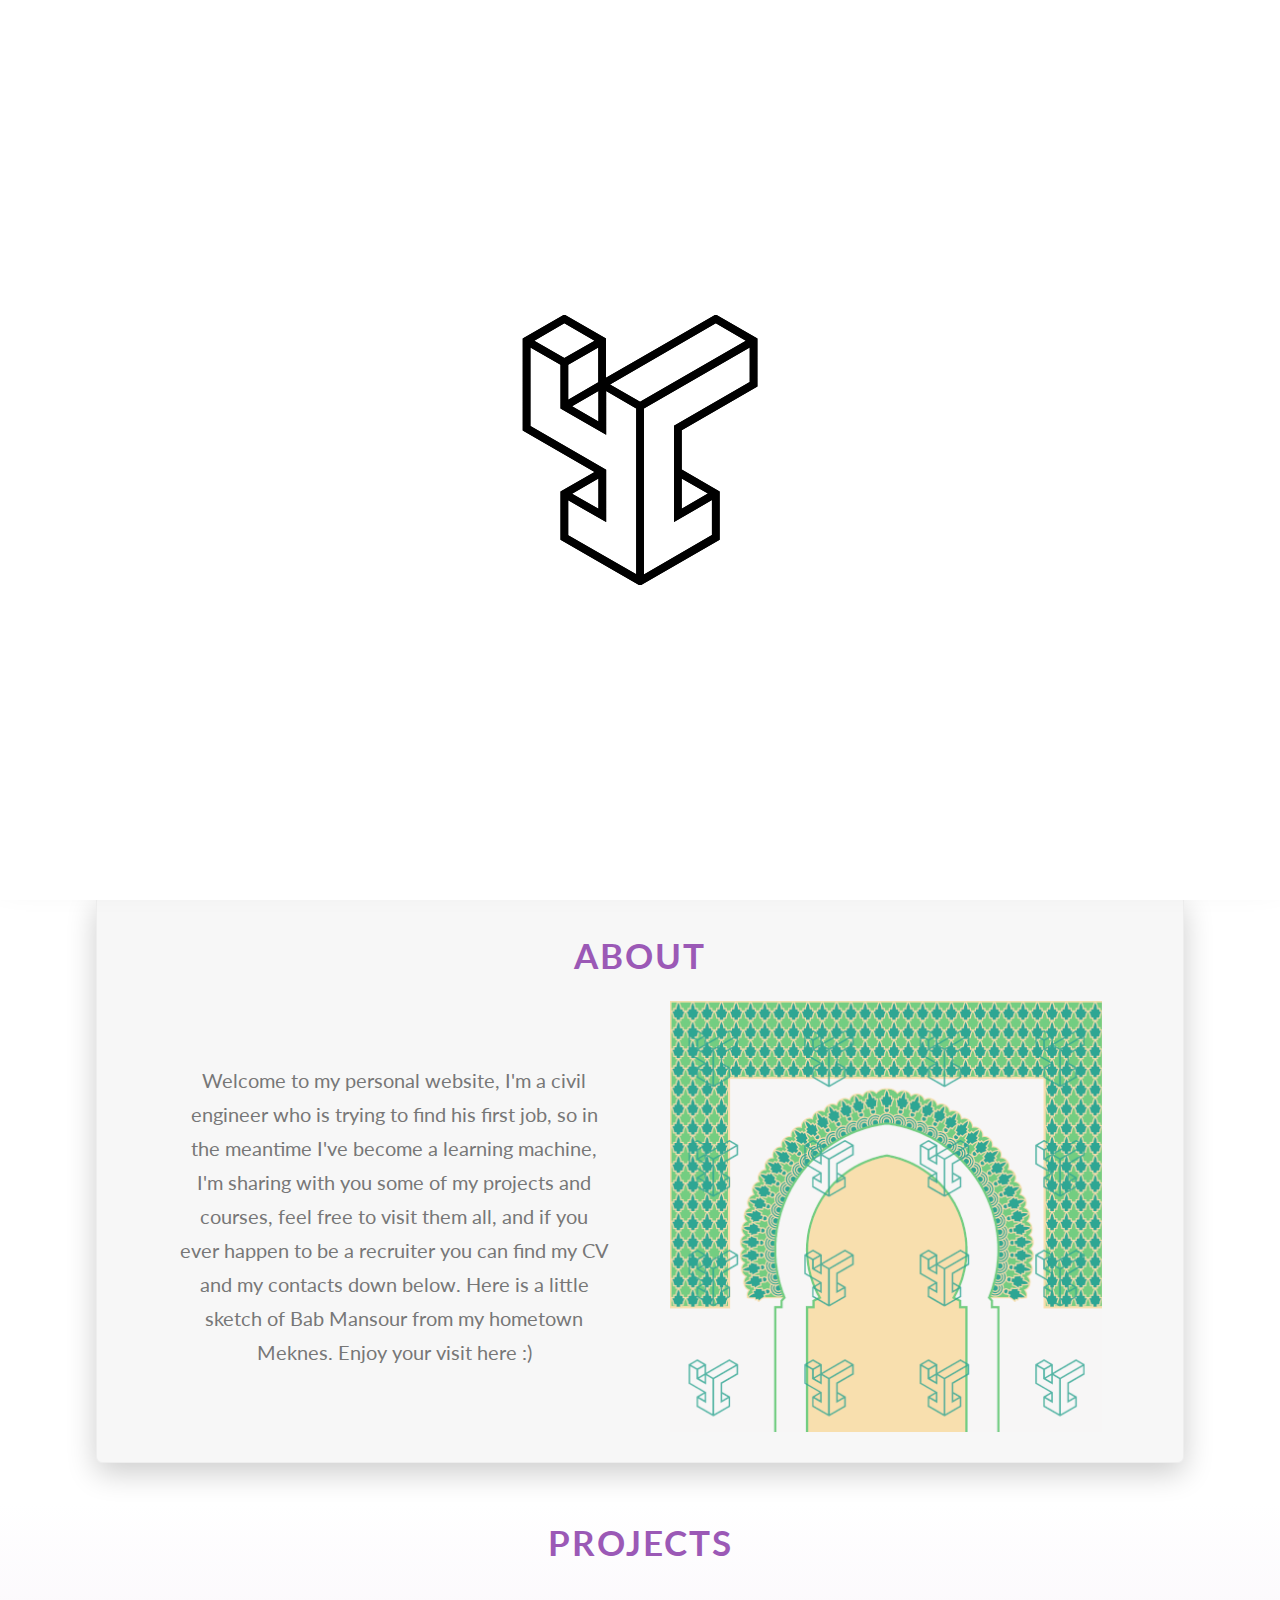
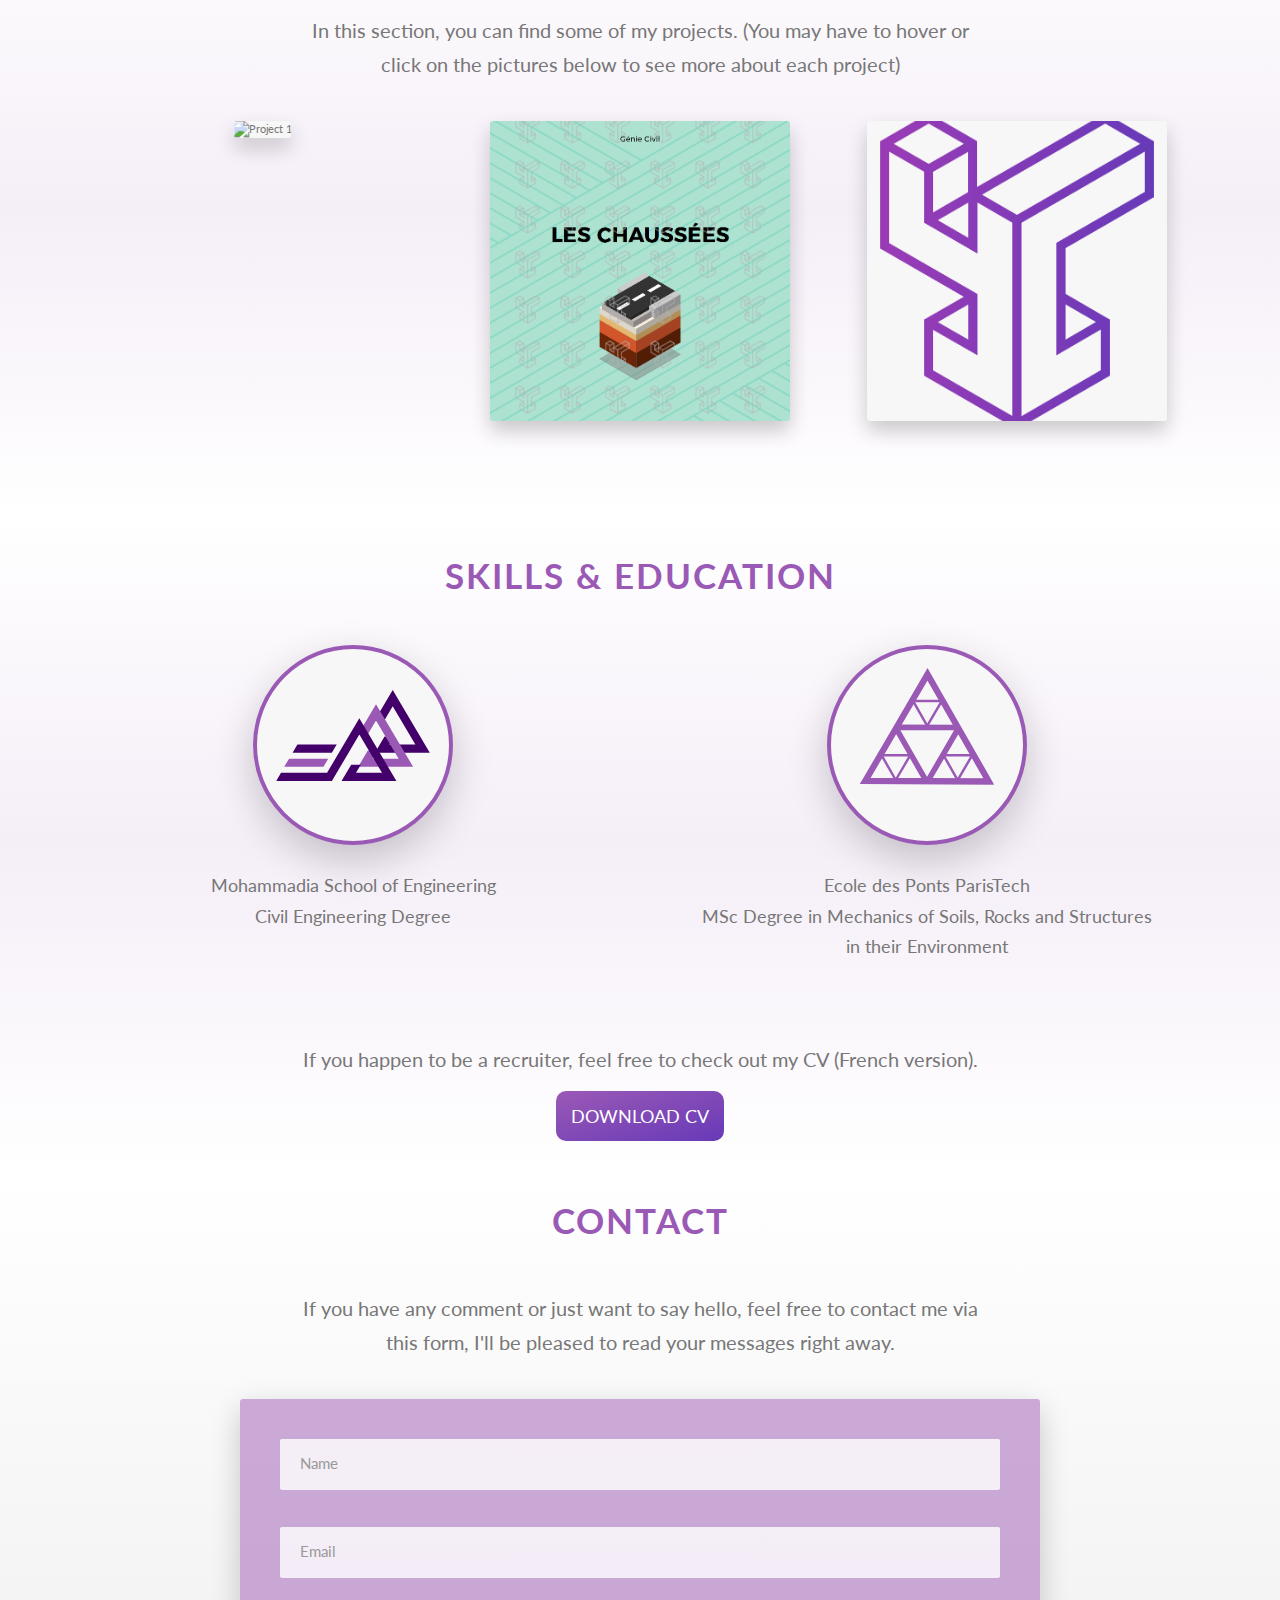
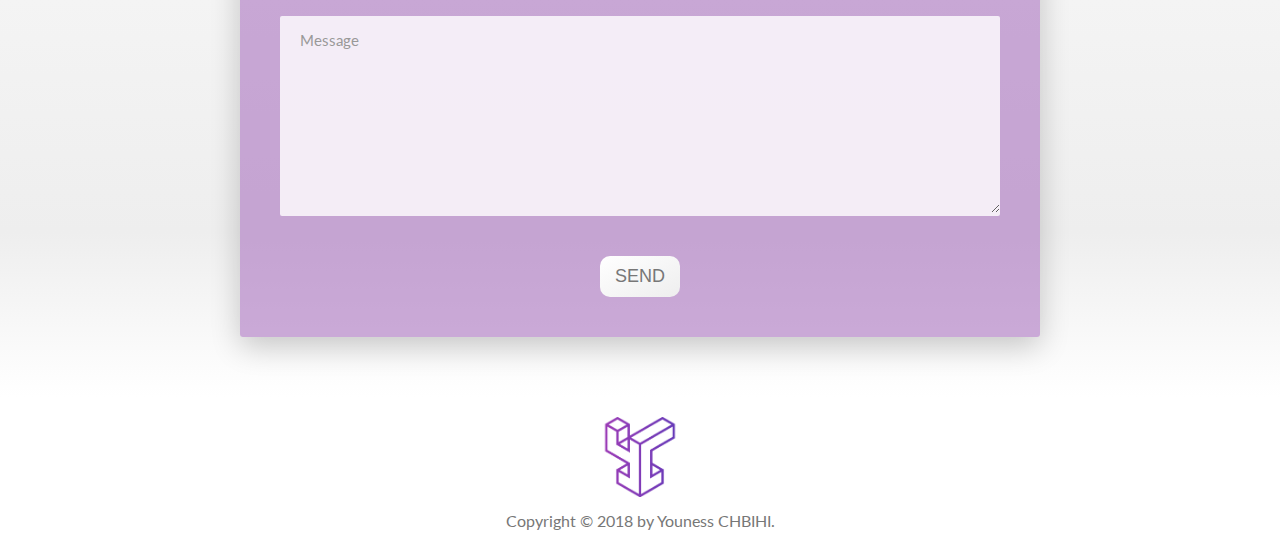
==== commit 07f8b409: "loader" ====
--- a/index.html
+++ b/index.html
@@ -22,7 +22,7 @@
 <script>
     var myVar;
     function myFunction() {
-        myVar = setTimeout(showPage, 4000);
+        myVar = setTimeout(showPage, 3000);
     }
     function showPage() {
         document.getElementById("loader").classList.add("loader__disappear");
--- a/css/style.css
+++ b/css/style.css
@@ -1 +1 @@
-@import url("https://fonts.googleapis.com/css?family=Montserrat|Cardo|Lobster|Lato");.bab-mansour{position:relative;overflow:hidden;display:block;text-align:center}.bab-mansour__svg{display:inline-block;line-height:0;vertical-align:bottom;max-height:100vh;max-width:100%;-webkit-transform:scale(1.006);transform:scale(1.006)}.bab-mansour__text{font-size:2rem;position:absolute;top:50%;left:50%;-webkit-transform:translate(-50%, -50%);transform:translate(-50%, -50%);width:100%}@media only screen and (max-width: 37.5em){.bab-mansour__text{font-size:1.6rem !important}}@media only screen and (max-width: 75em){.bab-mansour__respond{min-height:22rem}}@media only screen and (max-width: 56.25em){.bab-mansour__respond{min-height:30rem}}@media only screen and (max-width: 37.5em){.bab-mansour__respond{min-height:32rem}}.button__primary,.button__primary:link,.button__primary:visited{text-decoration:none;font-size:1.8rem;text-transform:uppercase;color:#fff;background-image:-webkit-gradient(linear, left top, right bottom, from(#9b59b6), to(#673ab8));background-image:linear-gradient(to right bottom, #9b59b6, #673ab8);padding:1rem 1.5rem;border-radius:1rem;-webkit-transition:all .2s;transition:all .2s;display:inline-block;border:none;cursor:pointer}.button__primary:hover{-webkit-transform:translateY(-0.2rem);transform:translateY(-0.2rem);-webkit-box-shadow:0 1rem 2rem rgba(0,0,0,0.2);box-shadow:0 1rem 2rem rgba(0,0,0,0.2)}.button__primary:active,.button__primary:focus{outline:none;-webkit-transform:translateY(-0.1rem);transform:translateY(-0.1rem);-webkit-box-shadow:0 0.5rem 1rem rgba(0,0,0,0.2);box-shadow:0 0.5rem 1rem rgba(0,0,0,0.2)}.button__white{background-image:-webkit-gradient(linear, left top, right bottom, from(#fff), to(#eee));background-image:linear-gradient(to right bottom, #fff, #eee);color:#777}.form__content{margin:0 auto;padding:2rem;max-width:80rem;width:100%}.form__group:not(:last-child){margin-bottom:1rem}.form__input{font-size:1.5rem;font-family:inherit;color:inherit;padding:1.5rem 2rem;border-radius:2px;background-color:rgba(255,255,255,0.8);border:none;border-bottom:3px solid transparent;width:100%;display:block;-webkit-transition:all .3s;transition:all .3s}.form__input:focus{outline:none;-webkit-box-shadow:0 1rem 2rem rgba(0,0,0,0.1);box-shadow:0 1rem 2rem rgba(0,0,0,0.1);border-bottom:3px solid #673ab8}.form__input:focus:invalid{border-bottom:3px solid #ff7730}.form__input::-webkit-input-placeholder{color:#999}.form__textarea{font-size:1.5rem;font-family:inherit;color:inherit;padding:1.5rem 2rem;border-radius:2px;background-color:rgba(255,255,255,0.8);border:none;border-bottom:3px solid transparent;width:100%;display:block;-webkit-transition:all .3s;transition:all .3s;min-height:20rem}@media only screen and (max-width: 56.25em){.form__textarea{width:100%}}.form__textarea:focus{outline:none;-webkit-box-shadow:0 1rem 2rem rgba(0,0,0,0.1);box-shadow:0 1rem 2rem rgba(0,0,0,0.1);border-bottom:3px solid #673ab8}.form__textarea::-webkit-input-placeholder{color:#999}.form__label{font-size:1.2rem;font-weight:700;margin-left:2rem;margin-top:.7rem;display:block;-webkit-transition:all .2s;transition:all .2s}.form__input:placeholder-shown+.form__label{opacity:0;visibility:hidden;-webkit-transform:translateY(-4rem);transform:translateY(-4rem)}.popup-cours{background-image:-webkit-gradient(linear, left top, right bottom, from(rgba(155,89,182,0.7)), to(rgba(103,58,184,0.7)));background-image:linear-gradient(to right bottom, rgba(155,89,182,0.7), rgba(103,58,184,0.7));width:100%;height:100vh;position:fixed;top:0;left:0;z-index:100;opacity:0;visibility:hidden;-webkit-transition:all .4s;transition:all .4s}.popup-cours:target{opacity:1;visibility:visible}.popup-cours__container{display:block;position:relative;margin:10vh auto;max-width:100rem;width:80%;background-color:#fff;height:80vh;border-radius:3px;-webkit-transform:scale(0);transform:scale(0);-webkit-transition:all .4s;transition:all .4s;padding:2rem;font-size:1.6rem}@media only screen and (max-width: 37.5em){.popup-cours__container{width:90%;height:90vh;margin-top:5vh}}.popup-cours:target .popup-cours__container{opacity:1;-webkit-transform:scale(1);transform:scale(1)}.popup-cours__close,.popup-cours__close:link,.popup-cours__close:visited{position:absolute;top:1rem;right:3rem;text-decoration:none;font-size:3rem;color:#777;-webkit-transition:all .3s;transition:all .3s}.popup-cours__close:hover{color:#673ab8;-webkit-transform:scale(1.3);transform:scale(1.3)}.popup-cours__cours{margin:6rem}@media only screen and (max-width: 37.5em){.popup-cours__cours{margin:3rem 1rem}}.popup-cours__ul{margin:2rem}@media only screen and (max-width: 37.5em){.popup-cours__ul{margin:1rem 0}}.popup-cours__li{list-style:none}.popup-cours__li:not(:last-child){margin-bottom:1rem}.popup-cours__link:link,.popup-cours__link:visited{display:inline-block;padding:1rem 2rem;text-decoration:none;text-transform:uppercase;color:#fff;background-image:linear-gradient(120deg, #9b59b6 0%, #9b59b6 50%, #673ab8 50%);background-size:220%;-webkit-transition:all .5s;transition:all .5s}.popup-cours__link:hover,.popup-cours__link:active{background-position:100%;-webkit-transform:translateX(1rem);transform:translateX(1rem)}.popup-cours__logo{position:absolute;bottom:2.5rem;right:2.5rem;width:10rem}.project-box{position:relative;display:inline-block;border-radius:3px;max-width:30rem;-webkit-box-shadow:0 1rem 2rem rgba(0,0,0,0.2);box-shadow:0 1rem 2rem rgba(0,0,0,0.2);background-color:#f7f7f7;overflow:hidden}.project-box__button,.project-box__button:link,.project-box__button:visited{position:absolute;top:80%;left:50%;text-decoration:none;font-size:1.7rem;padding:.5rem 1rem;border-radius:1rem;background-color:#fff;opacity:0;-webkit-transform:translate(-50%, 0%);transform:translate(-50%, 0%);visibility:hidden;-webkit-transition:all .3s;transition:all .3s;border:none;cusror:pointer;color:#333}.project-box__button:hover{-webkit-transform:translate(-50%, -60%);transform:translate(-50%, -60%);-webkit-box-shadow:0 1rem 2rem rgba(0,0,0,0.2);box-shadow:0 1rem 2rem rgba(0,0,0,0.2)}.project-box__button:active,.project-box__button:focus{outline:none;-webkit-box-shadow:0 0.5rem 1rem rgba(0,0,0,0.2);box-shadow:0 0.5rem 1rem rgba(0,0,0,0.2)}.project-box:hover .project-box__button{-webkit-transform:translate(-50%, -50%);transform:translate(-50%, -50%);opacity:1;visibility:visible}.project-box__img{display:block;margin:0 auto;width:100%;-webkit-transition:all .3s;transition:all .3s;-webkit-transform:scale(1.05);transform:scale(1.05)}.project-box:hover .project-box__img{-webkit-transform:scale(1);transform:scale(1)}.project-box__shade{display:block;width:100%;height:100%;position:absolute;top:0;left:0;opacity:0;-webkit-transition:all .4s;transition:all .4s;background-image:-webkit-gradient(linear, left top, right bottom, from(#9b59b6), to(#673ab8));background-image:linear-gradient(to right bottom, #9b59b6, #673ab8)}.project-box:hover .project-box__shade{opacity:.4}.project-box__title{position:absolute;top:40%;left:50%;font-size:3rem;opacity:0;-webkit-transform:translate(-50%, 0%);transform:translate(-50%, 0%);visibility:hidden;-webkit-transition:all .3s;transition:all .3s;color:#fff;font-weight:bold;cursor:default;text-transform:uppercase}.project-box:hover .project-box__title{-webkit-transform:translate(-50%, -50%);transform:translate(-50%, -50%);opacity:1;visibility:visible}.project-box__description{position:absolute;top:50%;left:50%;opacity:0;visibility:hidden}.round-logo{width:20rem;height:20rem;display:inline-block;border-radius:50%;padding:0;background-color:#f7f7f7;-webkit-box-shadow:0 1.5rem 4rem rgba(0,0,0,0.2);box-shadow:0 1.5rem 4rem rgba(0,0,0,0.2);border:0.4rem solid #9b59b6;position:relative}@media only screen and (max-width: 37.5em){.round-logo{width:15rem;height:15rem}}.round-logo:hover{-webkit-animation:funkyrotate 1s ease-out infinite;animation:funkyrotate 1s ease-out infinite}.round-logo:hover::after{-webkit-animation:ripple-2 1s ease-out infinite;animation:ripple-2 1s ease-out infinite}.round-logo::after{content:"";width:100%;height:100%;border-radius:50%;position:absolute;top:50%;left:50%;-webkit-transform:translate(-50%, -50%);transform:translate(-50%, -50%);border:0rem solid #9b59b6}.logo-emi{width:80%;position:absolute;top:50%;left:50%;-webkit-transform:translate(-50%, -60%);transform:translate(-50%, -60%)}.logo-emi__dark--1{fill:#44006a;-webkit-transform:translateY(3rem);transform:translateY(3rem);-webkit-animation:3s appear infinite ease-out;animation:3s appear infinite ease-out}.logo-emi__dark--2{fill:#44006a;-webkit-transform:translateY(3rem);transform:translateY(3rem);-webkit-animation:3s appear .4s infinite ease-out;animation:3s appear .4s infinite ease-out}.logo-emi__white{fill:#f7f7f7;-webkit-transform:translateY(3rem);transform:translateY(3rem);-webkit-animation:3s appear .2s infinite ease-out;animation:3s appear .2s infinite ease-out}.logo-emi__light{fill:#9b59b6;-webkit-transform:translateY(3rem);transform:translateY(3rem);-webkit-animation:3s appear .2s infinite ease-out;animation:3s appear .2s infinite ease-out}.logo-enpc{width:70%;position:absolute;top:50%;left:50%;-webkit-transform:translate(-50%, -66%);transform:translate(-50%, -66%)}.logo-enpc__small{fill:none;stroke:#9b59b6;stroke-width:11;stroke-linejoin:bevel;stroke-dasharray:500;-webkit-animation:7s dash--3 infinite;animation:7s dash--3 infinite}.logo-enpc__big{fill:none;stroke:#9b59b6;stroke-width:28;stroke-dasharray:2000;-webkit-animation:7s dash--1 infinite;animation:7s dash--1 infinite}.logo-enpc__medium{fill:none;stroke:#9b59b6;stroke-width:25;stroke-linejoin:bevel;stroke-dasharray:1000;-webkit-animation:7s dash--2 infinite;animation:7s dash--2 infinite}@-webkit-keyframes appear{0%{-webkit-transform:translateY(3rem);transform:translateY(3rem)}50%{-webkit-transform:translateY(0);transform:translateY(0)}100%{-webkit-transform:translateY(3rem);transform:translateY(3rem)}}@keyframes appear{0%{-webkit-transform:translateY(3rem);transform:translateY(3rem)}50%{-webkit-transform:translateY(0);transform:translateY(0)}100%{-webkit-transform:translateY(3rem);transform:translateY(3rem)}}@-webkit-keyframes circleAnime--1{0%{opacity:0;bottom:0%;right:0%}50%{opacity:1;bottom:40%;right:40%}100%{opacity:0;bottom:80%;right:80%}}@keyframes circleAnime--1{0%{opacity:0;bottom:0%;right:0%}50%{opacity:1;bottom:40%;right:40%}100%{opacity:0;bottom:80%;right:80%}}@-webkit-keyframes circleAnime--2{0%{opacity:0;bottom:0%;right:15%}50%{opacity:1;bottom:50%;right:50%}100%{opacity:0;bottom:100%;right:85%}}@keyframes circleAnime--2{0%{opacity:0;bottom:0%;right:15%}50%{opacity:1;bottom:50%;right:50%}100%{opacity:0;bottom:100%;right:85%}}@-webkit-keyframes circleAnime--3{0%{opacity:0;bottom:10%;right:100%}50%{opacity:1;bottom:50%;right:60%}100%{opacity:0;bottom:90%;right:20%}}@keyframes circleAnime--3{0%{opacity:0;bottom:10%;right:100%}50%{opacity:1;bottom:50%;right:60%}100%{opacity:0;bottom:90%;right:20%}}@-webkit-keyframes circleAnime--4{0%{opacity:0;bottom:0%;right:80%}50%{opacity:1;bottom:40%;right:40%}100%{opacity:0;bottom:80%;right:0%}}@keyframes circleAnime--4{0%{opacity:0;bottom:0%;right:80%}50%{opacity:1;bottom:40%;right:40%}100%{opacity:0;bottom:80%;right:0%}}@-webkit-keyframes colorate-stroke{0%{stroke:#9b59b6}20%{stroke:#2998ff}40%{stroke:#7ed56f}60%{stroke:#ffb900}80%{stroke:#ff5252}100%{stroke:#9b59b6}}@keyframes colorate-stroke{0%{stroke:#9b59b6}20%{stroke:#2998ff}40%{stroke:#7ed56f}60%{stroke:#ffb900}80%{stroke:#ff5252}100%{stroke:#9b59b6}}@-webkit-keyframes colorate-fill{0%{fill:#673ab8}20%{fill:#5643fa}40%{fill:#28b485}60%{fill:#ff7730}80%{fill:#b33939}100%{fill:#673ab8}}@keyframes colorate-fill{0%{fill:#673ab8}20%{fill:#5643fa}40%{fill:#28b485}60%{fill:#ff7730}80%{fill:#b33939}100%{fill:#673ab8}}@-webkit-keyframes colorate-fill--2{0%{fill:#9b59b6}20%{fill:#2998ff}40%{fill:#7ed56f}60%{fill:#ffb900}80%{fill:#ff5252}100%{fill:#9b59b6}}@keyframes colorate-fill--2{0%{fill:#9b59b6}20%{fill:#2998ff}40%{fill:#7ed56f}60%{fill:#ffb900}80%{fill:#ff5252}100%{fill:#9b59b6}}@-webkit-keyframes dash--1{0%{stroke-dashoffset:1000;stroke-dasharray:200}50%{stroke-dashoffset:0;stroke-dasharray:2000}100%{stroke-dashoffset:1000;stroke-dasharray:200}}@keyframes dash--1{0%{stroke-dashoffset:1000;stroke-dasharray:200}50%{stroke-dashoffset:0;stroke-dasharray:2000}100%{stroke-dashoffset:1000;stroke-dasharray:200}}@-webkit-keyframes dash--2{0%{stroke-dashoffset:500;stroke-dasharray:100}50%{stroke-dashoffset:0;stroke-dasharray:1000}100%{stroke-dashoffset:500;stroke-dasharray:100}}@keyframes dash--2{0%{stroke-dashoffset:500;stroke-dasharray:100}50%{stroke-dashoffset:0;stroke-dasharray:1000}100%{stroke-dashoffset:500;stroke-dasharray:100}}@-webkit-keyframes dash--3{0%{stroke-dashoffset:250;stroke-dasharray:50}50%{stroke-dashoffset:0;stroke-dasharray:500}100%{stroke-dashoffset:250;stroke-dasharray:50}}@keyframes dash--3{0%{stroke-dashoffset:250;stroke-dasharray:50}50%{stroke-dashoffset:0;stroke-dasharray:500}100%{stroke-dashoffset:250;stroke-dasharray:50}}@-webkit-keyframes disappear{0%{opacity:1;visibility:visible}100%{opacity:0;visibility:hidden}}@keyframes disappear{0%{opacity:1;visibility:visible}100%{opacity:0;visibility:hidden}}@-webkit-keyframes funkyrotate{0%{-webkit-transform:rotate(-5deg);transform:rotate(-5deg)}50%{-webkit-transform:rotate(5deg);transform:rotate(5deg)}100%{-webkit-transform:rotate(-5deg);transform:rotate(-5deg)}}@keyframes funkyrotate{0%{-webkit-transform:rotate(-5deg);transform:rotate(-5deg)}50%{-webkit-transform:rotate(5deg);transform:rotate(5deg)}100%{-webkit-transform:rotate(-5deg);transform:rotate(-5deg)}}@-webkit-keyframes moveInBottom{0%{opacity:0;-webkit-transform:translateY(3em);transform:translateY(3em)}100%{opacity:1;-webkit-transform:translate(0rem);transform:translate(0rem)}}@keyframes moveInBottom{0%{opacity:0;-webkit-transform:translateY(3em);transform:translateY(3em)}100%{opacity:1;-webkit-transform:translate(0rem);transform:translate(0rem)}}@-webkit-keyframes radiate{0%{opacity:1;-webkit-transform:translate(-50%, -50%) scale(1);transform:translate(-50%, -50%) scale(1)}100%{opacity:0;-webkit-transform:translate(-50%, -50%) scale(1.1);transform:translate(-50%, -50%) scale(1.1)}}@keyframes radiate{0%{opacity:1;-webkit-transform:translate(-50%, -50%) scale(1);transform:translate(-50%, -50%) scale(1)}100%{opacity:0;-webkit-transform:translate(-50%, -50%) scale(1.1);transform:translate(-50%, -50%) scale(1.1)}}@-webkit-keyframes ripple{0%{opacity:1;border-width:2rem;-webkit-transform:translate(-50%, -50%) scale(0.9);transform:translate(-50%, -50%) scale(0.9)}100%{opacity:0.3;border-width:0;-webkit-transform:translate(-50%, -50%) scale(1.2);transform:translate(-50%, -50%) scale(1.2)}}@keyframes ripple{0%{opacity:1;border-width:2rem;-webkit-transform:translate(-50%, -50%) scale(0.9);transform:translate(-50%, -50%) scale(0.9)}100%{opacity:0.3;border-width:0;-webkit-transform:translate(-50%, -50%) scale(1.2);transform:translate(-50%, -50%) scale(1.2)}}@-webkit-keyframes ripple-2{0%{opacity:0;border-width:1.5rem;-webkit-transform:translate(-50%, -50%) scale(1.15);transform:translate(-50%, -50%) scale(1.15)}60%{opacity:1;border-width:0;-webkit-transform:translate(-50%, -50%) scale(1.25);transform:translate(-50%, -50%) scale(1.25)}100%{opacity:0;border-width:0}}@keyframes ripple-2{0%{opacity:0;border-width:1.5rem;-webkit-transform:translate(-50%, -50%) scale(1.15);transform:translate(-50%, -50%) scale(1.15)}60%{opacity:1;border-width:0;-webkit-transform:translate(-50%, -50%) scale(1.25);transform:translate(-50%, -50%) scale(1.25)}100%{opacity:0;border-width:0}}@-webkit-keyframes scroll-down{0%{-webkit-transform:translateY(0);transform:translateY(0);opacity:0}80%{-webkit-transform:translateY(7rem);transform:translateY(7rem);opacity:1}100%{-webkit-transform:translateY(7rem);transform:translateY(7rem);opacity:0}}@keyframes scroll-down{0%{-webkit-transform:translateY(0);transform:translateY(0);opacity:0}80%{-webkit-transform:translateY(7rem);transform:translateY(7rem);opacity:1}100%{-webkit-transform:translateY(7rem);transform:translateY(7rem);opacity:0}}*,*::after,*::before{margin:0;padding:0;-webkit-box-sizing:inherit;box-sizing:inherit}html{font-size:62.5%}body{-webkit-box-sizing:border-box;box-sizing:border-box;padding:0rem}::-moz-selection{background-color:#9b59b6;color:#fff}::selection{background-color:#9b59b6;color:#fff}body{font-family:"Lato", sans-serif;font-weight:400;line-height:1.7;color:#777}.heading__section{font-size:3.5rem;text-transform:uppercase;font-weight:700;display:inline-block;color:#9b59b6;letter-spacing:2px;-webkit-transition:all .2s;transition:all .2s}.paragraph__intro{display:block;margin:auto;max-width:70rem;width:90%;font-size:2rem}.paragraph:not(:last-child){margin-bottom:3rem}.paragraph__education{display:block;margin:0 auto;width:90%;font-size:1.8rem}.paragraph__education:not(:last-child){margin-top:2rem}.u-center-text{text-align:center !important}.u-margin-bottom-big{margin-bottom:8rem !important}.u-margin-bottom-medium{margin-bottom:4rem !important}.u-margin-bottom-small{margin-bottom:1.5rem !important}.u-margin-top-medium{margin-top:4rem !important}.u-margin-top-big{margin-top:8rem !important}.u-margin-top-huge{margin-top:10rem !important}.u-margin-left-right{margin-left:4rem !important;margin-right:4rem !important}.footer{padding:2rem;text-align:center}.footer__logo{width:8rem;display:block;margin:0 auto}.footer__copyright{display:inline-block;margin-top:1rem;font-size:1.6rem}.row{max-width:114rem;margin:0 auto;width:85%}.row:not(:last-child){margin-bottom:8rem}@media only screen and (max-width: 56.25em){.row:not(:last-child){margin-bottom:3.5rem}}.row::after{content:"";display:table;clear:both}.row [class^="col-"]{float:left;text-align:center}.row [class^="col-"]:not(:last-child){margin-right:6rem}@media only screen and (max-width: 75em){.row [class^="col-"]:not(:last-child){margin-right:0;margin-bottom:3.5rem}}@media only screen and (max-width: 75em){.row [class^="col-"]{width:100% !important}}.row .col-1-of-2{width:calc((100% - 6rem) / 2)}.row .col-1-of-3{width:calc((100% - 2*6rem) / 3)}.row .col-2-of-3{width:calc(2 * ((100% - 2*6rem) / 3) + 6rem)}.row .col-1-of-4{width:calc((100% - 3*6rem) / 4)}.row .col-2-of-4{width:calc((100% - 3*6rem) / 2 + 6rem)}.row .col-3-of-4{width:calc(3 * (100% - 3*6rem) / 4 + 2 * 6rem)}.header{position:relative;background-image:-webkit-gradient(linear, left top, right bottom, from(#9b59b6), to(#673ab8));background-image:linear-gradient(to right bottom, #9b59b6, #673ab8);text-align:center;width:100%;display:block;min-height:95vh;-webkit-box-shadow:0 1.5rem 4rem rgba(0,0,0,0.2);box-shadow:0 1.5rem 4rem rgba(0,0,0,0.2);z-index:1;padding-top:5rem;padding-bottom:2rem}.header__circle{position:absolute;border-radius:50%;z-index:-1;opacity:0}.header__circle--1{width:30rem;height:30rem;background-color:rgba(255,255,255,0.2);-webkit-animation:14s circleAnime--1 linear infinite 1s;animation:14s circleAnime--1 linear infinite 1s}.header__circle--2{width:20rem;height:20rem;background-color:rgba(103,58,184,0.8);-webkit-animation:10s circleAnime--2 linear infinite 2s;animation:10s circleAnime--2 linear infinite 2s}.header__circle--3{width:10rem;height:10rem;background-color:#9b59b6;-webkit-animation:8s circleAnime--3 linear infinite 3s;animation:8s circleAnime--3 linear infinite 3s}.header__circle--4{width:25rem;height:25rem;background-color:rgba(242,199,183,0.8);-webkit-animation:12s circleAnime--4 linear infinite 4s;animation:12s circleAnime--4 linear infinite 4s}.header__logo-box{position:absolute;top:3rem;left:3rem;max-width:5rem}.header__logo{width:100%}.header__shape{display:inline-block;position:relative;line-height:0;margin:2rem 0;border-radius:50%;-webkit-box-shadow:0 1.5rem 4rem rgba(0,0,0,0.2);box-shadow:0 1.5rem 4rem rgba(0,0,0,0.2);max-width:20rem;border:0.4rem solid rgba(255,255,255,0.2);-webkit-transition:all .3s;transition:all .3s}.header__shape--hover{display:block;position:absolute;height:100%;width:100%;border-radius:50%;border:2rem solid rgba(255,255,255,0.2);top:50%;left:50%;-webkit-transform:translate(-50%, -50%);transform:translate(-50%, -50%);z-index:-1}.header__shape:hover{-webkit-transform:scale(1.05);transform:scale(1.05);-webkit-box-shadow:0 2.5rem 4rem rgba(0,0,0,0.2);box-shadow:0 2.5rem 4rem rgba(0,0,0,0.2)}.header__shape:hover .header__shape--hover{-webkit-animation:ripple 1s ease-out infinite;animation:ripple 1s ease-out infinite}.header__photo{display:inline-block;width:100%;border-radius:50%}.header__name{color:#fff;font-family:"Lobster", sans-serif;font-size:4rem;margin-bottom:2rem;letter-spacing:.5rem}.header__intro-text{color:#fff;font-family:"Montserrat", sans-serif;font-size:1.6rem;margin-bottom:2rem}.header__scroll{display:inline-block;height:10rem;width:4rem;margin-top:1.5rem;border-radius:2rem;border:0.5rem #fff solid;text-align:center}.header__scroll--dot{display:inline-block;width:1.3rem;height:1.3rem;border-radius:1rem;background-color:#fff;opacity:0;-webkit-animation:1.8s scroll-down infinite ease-out;animation:1.8s scroll-down infinite ease-out}.loader{height:100vh;width:100%;position:fixed;z-index:1000;background-color:#fff}.loader__svg{height:30vh;position:absolute;top:50%;left:50%;-webkit-transform:translate(-50%, -50%);transform:translate(-50%, -50%);-webkit-animation:colorate-fill--2 4s forwards;animation:colorate-fill--2 4s forwards}.loader__svg--below{height:30vh;position:absolute;top:50%;left:50%;-webkit-transform:translate(-50%, -50%);transform:translate(-50%, -50%);-webkit-animation:colorate-fill--2 4s forwards, radiate 1s 4;animation:colorate-fill--2 4s forwards, radiate 1s 4}.loader__disappear{-webkit-animation:disappear 1s forwards;animation:disappear 1s forwards}.section__about{background-color:#f7f7f7;display:block;margin:4rem auto;max-width:120rem;width:85%;padding:3rem 0rem;border:1px #eee solid;border-radius:6px;-webkit-box-shadow:0 1rem 3rem rgba(0,0,0,0.2);box-shadow:0 1rem 3rem rgba(0,0,0,0.2)}.section__projects{background-image:-webkit-gradient(linear, left top, left bottom, from(#fff), color-stop(rgba(155,89,182,0.1)), to(#fff));background-image:linear-gradient(to bottom, #fff, rgba(155,89,182,0.1), #fff);padding:1rem}.section__education{background-image:-webkit-gradient(linear, left top, left bottom, from(#fff), color-stop(rgba(155,89,182,0.1)), to(#fff));background-image:linear-gradient(to bottom, #fff, rgba(155,89,182,0.1), #fff);padding:3rem 0}.section__contact{background-image:-webkit-gradient(linear, left top, left bottom, from(#fff), color-stop(80%, #eee), to(#fff));background-image:linear-gradient(to bottom, #fff, #eee 80%, #fff);padding-top:2rem;padding-bottom:6rem}.contact{background-color:rgba(155,89,182,0.5);padding:2rem;border-radius:3px;-webkit-box-shadow:0 1rem 3rem rgba(0,0,0,0.2);box-shadow:0 1rem 3rem rgba(0,0,0,0.2);max-width:80rem;width:100%;margin:0 auto}
+@import url("https://fonts.googleapis.com/css?family=Montserrat|Cardo|Lobster|Lato");.bab-mansour{position:relative;overflow:hidden;display:block;text-align:center}.bab-mansour__svg{display:inline-block;line-height:0;vertical-align:bottom;max-height:100vh;max-width:100%;-webkit-transform:scale(1.006);transform:scale(1.006)}.bab-mansour__text{font-size:2rem;position:absolute;top:50%;left:50%;-webkit-transform:translate(-50%, -50%);transform:translate(-50%, -50%);width:100%}@media only screen and (max-width: 37.5em){.bab-mansour__text{font-size:1.6rem !important}}@media only screen and (max-width: 75em){.bab-mansour__respond{min-height:22rem}}@media only screen and (max-width: 56.25em){.bab-mansour__respond{min-height:30rem}}@media only screen and (max-width: 37.5em){.bab-mansour__respond{min-height:32rem}}.button__primary,.button__primary:link,.button__primary:visited{text-decoration:none;font-size:1.8rem;text-transform:uppercase;color:#fff;background-image:-webkit-gradient(linear, left top, right bottom, from(#9b59b6), to(#673ab8));background-image:linear-gradient(to right bottom, #9b59b6, #673ab8);padding:1rem 1.5rem;border-radius:1rem;-webkit-transition:all .2s;transition:all .2s;display:inline-block;border:none;cursor:pointer}.button__primary:hover{-webkit-transform:translateY(-0.2rem);transform:translateY(-0.2rem);-webkit-box-shadow:0 1rem 2rem rgba(0,0,0,0.2);box-shadow:0 1rem 2rem rgba(0,0,0,0.2)}.button__primary:active,.button__primary:focus{outline:none;-webkit-transform:translateY(-0.1rem);transform:translateY(-0.1rem);-webkit-box-shadow:0 0.5rem 1rem rgba(0,0,0,0.2);box-shadow:0 0.5rem 1rem rgba(0,0,0,0.2)}.button__white{background-image:-webkit-gradient(linear, left top, right bottom, from(#fff), to(#eee));background-image:linear-gradient(to right bottom, #fff, #eee);color:#777}.form__content{margin:0 auto;padding:2rem;max-width:80rem;width:100%}.form__group:not(:last-child){margin-bottom:1rem}.form__input{font-size:1.5rem;font-family:inherit;color:inherit;padding:1.5rem 2rem;border-radius:2px;background-color:rgba(255,255,255,0.8);border:none;border-bottom:3px solid transparent;width:100%;display:block;-webkit-transition:all .3s;transition:all .3s}.form__input:focus{outline:none;-webkit-box-shadow:0 1rem 2rem rgba(0,0,0,0.1);box-shadow:0 1rem 2rem rgba(0,0,0,0.1);border-bottom:3px solid #673ab8}.form__input:focus:invalid{border-bottom:3px solid #ff7730}.form__input::-webkit-input-placeholder{color:#999}.form__textarea{font-size:1.5rem;font-family:inherit;color:inherit;padding:1.5rem 2rem;border-radius:2px;background-color:rgba(255,255,255,0.8);border:none;border-bottom:3px solid transparent;width:100%;display:block;-webkit-transition:all .3s;transition:all .3s;min-height:20rem}@media only screen and (max-width: 56.25em){.form__textarea{width:100%}}.form__textarea:focus{outline:none;-webkit-box-shadow:0 1rem 2rem rgba(0,0,0,0.1);box-shadow:0 1rem 2rem rgba(0,0,0,0.1);border-bottom:3px solid #673ab8}.form__textarea::-webkit-input-placeholder{color:#999}.form__label{font-size:1.2rem;font-weight:700;margin-left:2rem;margin-top:.7rem;display:block;-webkit-transition:all .2s;transition:all .2s}.form__input:placeholder-shown+.form__label{opacity:0;visibility:hidden;-webkit-transform:translateY(-4rem);transform:translateY(-4rem)}.popup-cours{background-image:-webkit-gradient(linear, left top, right bottom, from(rgba(155,89,182,0.7)), to(rgba(103,58,184,0.7)));background-image:linear-gradient(to right bottom, rgba(155,89,182,0.7), rgba(103,58,184,0.7));width:100%;height:100vh;position:fixed;top:0;left:0;z-index:100;opacity:0;visibility:hidden;-webkit-transition:all .4s;transition:all .4s}.popup-cours:target{opacity:1;visibility:visible}.popup-cours__container{display:block;position:relative;margin:10vh auto;max-width:100rem;width:80%;background-color:#fff;height:80vh;border-radius:3px;-webkit-transform:scale(0);transform:scale(0);-webkit-transition:all .4s;transition:all .4s;padding:2rem;font-size:1.6rem}@media only screen and (max-width: 37.5em){.popup-cours__container{width:90%;height:90vh;margin-top:5vh}}.popup-cours:target .popup-cours__container{opacity:1;-webkit-transform:scale(1);transform:scale(1)}.popup-cours__close,.popup-cours__close:link,.popup-cours__close:visited{position:absolute;top:1rem;right:3rem;text-decoration:none;font-size:3rem;color:#777;-webkit-transition:all .3s;transition:all .3s}.popup-cours__close:hover{color:#673ab8;-webkit-transform:scale(1.3);transform:scale(1.3)}.popup-cours__cours{margin:6rem}@media only screen and (max-width: 37.5em){.popup-cours__cours{margin:3rem 1rem}}.popup-cours__ul{margin:2rem}@media only screen and (max-width: 37.5em){.popup-cours__ul{margin:1rem 0}}.popup-cours__li{list-style:none}.popup-cours__li:not(:last-child){margin-bottom:1rem}.popup-cours__link:link,.popup-cours__link:visited{display:inline-block;padding:1rem 2rem;text-decoration:none;text-transform:uppercase;color:#fff;background-image:linear-gradient(120deg, #9b59b6 0%, #9b59b6 50%, #673ab8 50%);background-size:220%;-webkit-transition:all .5s;transition:all .5s}.popup-cours__link:hover,.popup-cours__link:active{background-position:100%;-webkit-transform:translateX(1rem);transform:translateX(1rem)}.popup-cours__logo{position:absolute;bottom:2.5rem;right:2.5rem;width:10rem}.project-box{position:relative;display:inline-block;border-radius:3px;max-width:30rem;-webkit-box-shadow:0 1rem 2rem rgba(0,0,0,0.2);box-shadow:0 1rem 2rem rgba(0,0,0,0.2);background-color:#f7f7f7;overflow:hidden}.project-box__button,.project-box__button:link,.project-box__button:visited{position:absolute;top:80%;left:50%;text-decoration:none;font-size:1.7rem;padding:.5rem 1rem;border-radius:1rem;background-color:#fff;opacity:0;-webkit-transform:translate(-50%, 0%);transform:translate(-50%, 0%);visibility:hidden;-webkit-transition:all .3s;transition:all .3s;border:none;cusror:pointer;color:#333}.project-box__button:hover{-webkit-transform:translate(-50%, -60%);transform:translate(-50%, -60%);-webkit-box-shadow:0 1rem 2rem rgba(0,0,0,0.2);box-shadow:0 1rem 2rem rgba(0,0,0,0.2)}.project-box__button:active,.project-box__button:focus{outline:none;-webkit-box-shadow:0 0.5rem 1rem rgba(0,0,0,0.2);box-shadow:0 0.5rem 1rem rgba(0,0,0,0.2)}.project-box:hover .project-box__button{-webkit-transform:translate(-50%, -50%);transform:translate(-50%, -50%);opacity:1;visibility:visible}.project-box__img{display:block;margin:0 auto;width:100%;-webkit-transition:all .3s;transition:all .3s;-webkit-transform:scale(1.05);transform:scale(1.05)}.project-box:hover .project-box__img{-webkit-transform:scale(1);transform:scale(1)}.project-box__shade{display:block;width:100%;height:100%;position:absolute;top:0;left:0;opacity:0;-webkit-transition:all .4s;transition:all .4s;background-image:-webkit-gradient(linear, left top, right bottom, from(#9b59b6), to(#673ab8));background-image:linear-gradient(to right bottom, #9b59b6, #673ab8)}.project-box:hover .project-box__shade{opacity:.4}.project-box__title{position:absolute;top:40%;left:50%;font-size:3rem;opacity:0;-webkit-transform:translate(-50%, 0%);transform:translate(-50%, 0%);visibility:hidden;-webkit-transition:all .3s;transition:all .3s;color:#fff;font-weight:bold;cursor:default;text-transform:uppercase}.project-box:hover .project-box__title{-webkit-transform:translate(-50%, -50%);transform:translate(-50%, -50%);opacity:1;visibility:visible}.project-box__description{position:absolute;top:50%;left:50%;opacity:0;visibility:hidden}.round-logo{width:20rem;height:20rem;display:inline-block;border-radius:50%;padding:0;background-color:#f7f7f7;-webkit-box-shadow:0 1.5rem 4rem rgba(0,0,0,0.2);box-shadow:0 1.5rem 4rem rgba(0,0,0,0.2);border:0.4rem solid #9b59b6;position:relative}@media only screen and (max-width: 37.5em){.round-logo{width:15rem;height:15rem}}.round-logo:hover{-webkit-animation:funkyrotate 1s ease-out infinite;animation:funkyrotate 1s ease-out infinite}.round-logo:hover::after{-webkit-animation:ripple-2 1s ease-out infinite;animation:ripple-2 1s ease-out infinite}.round-logo::after{content:"";width:100%;height:100%;border-radius:50%;position:absolute;top:50%;left:50%;-webkit-transform:translate(-50%, -50%);transform:translate(-50%, -50%);border:0rem solid #9b59b6}.logo-emi{width:80%;position:absolute;top:50%;left:50%;-webkit-transform:translate(-50%, -60%);transform:translate(-50%, -60%)}.logo-emi__dark--1{fill:#44006a;-webkit-transform:translateY(3rem);transform:translateY(3rem);-webkit-animation:3s appear infinite ease-out;animation:3s appear infinite ease-out}.logo-emi__dark--2{fill:#44006a;-webkit-transform:translateY(3rem);transform:translateY(3rem);-webkit-animation:3s appear .4s infinite ease-out;animation:3s appear .4s infinite ease-out}.logo-emi__white{fill:#f7f7f7;-webkit-transform:translateY(3rem);transform:translateY(3rem);-webkit-animation:3s appear .2s infinite ease-out;animation:3s appear .2s infinite ease-out}.logo-emi__light{fill:#9b59b6;-webkit-transform:translateY(3rem);transform:translateY(3rem);-webkit-animation:3s appear .2s infinite ease-out;animation:3s appear .2s infinite ease-out}.logo-enpc{width:70%;position:absolute;top:50%;left:50%;-webkit-transform:translate(-50%, -66%);transform:translate(-50%, -66%)}.logo-enpc__small{fill:none;stroke:#9b59b6;stroke-width:11;stroke-linejoin:bevel;stroke-dasharray:500;-webkit-animation:7s dash--3 infinite;animation:7s dash--3 infinite}.logo-enpc__big{fill:none;stroke:#9b59b6;stroke-width:28;stroke-dasharray:2000;-webkit-animation:7s dash--1 infinite;animation:7s dash--1 infinite}.logo-enpc__medium{fill:none;stroke:#9b59b6;stroke-width:25;stroke-linejoin:bevel;stroke-dasharray:1000;-webkit-animation:7s dash--2 infinite;animation:7s dash--2 infinite}@-webkit-keyframes appear{0%{-webkit-transform:translateY(3rem);transform:translateY(3rem)}50%{-webkit-transform:translateY(0);transform:translateY(0)}100%{-webkit-transform:translateY(3rem);transform:translateY(3rem)}}@keyframes appear{0%{-webkit-transform:translateY(3rem);transform:translateY(3rem)}50%{-webkit-transform:translateY(0);transform:translateY(0)}100%{-webkit-transform:translateY(3rem);transform:translateY(3rem)}}@-webkit-keyframes circleAnime--1{0%{opacity:0;bottom:0%;right:0%}50%{opacity:1;bottom:40%;right:40%}100%{opacity:0;bottom:80%;right:80%}}@keyframes circleAnime--1{0%{opacity:0;bottom:0%;right:0%}50%{opacity:1;bottom:40%;right:40%}100%{opacity:0;bottom:80%;right:80%}}@-webkit-keyframes circleAnime--2{0%{opacity:0;bottom:0%;right:15%}50%{opacity:1;bottom:50%;right:50%}100%{opacity:0;bottom:100%;right:85%}}@keyframes circleAnime--2{0%{opacity:0;bottom:0%;right:15%}50%{opacity:1;bottom:50%;right:50%}100%{opacity:0;bottom:100%;right:85%}}@-webkit-keyframes circleAnime--3{0%{opacity:0;bottom:10%;right:100%}50%{opacity:1;bottom:50%;right:60%}100%{opacity:0;bottom:90%;right:20%}}@keyframes circleAnime--3{0%{opacity:0;bottom:10%;right:100%}50%{opacity:1;bottom:50%;right:60%}100%{opacity:0;bottom:90%;right:20%}}@-webkit-keyframes circleAnime--4{0%{opacity:0;bottom:0%;right:80%}50%{opacity:1;bottom:40%;right:40%}100%{opacity:0;bottom:80%;right:0%}}@keyframes circleAnime--4{0%{opacity:0;bottom:0%;right:80%}50%{opacity:1;bottom:40%;right:40%}100%{opacity:0;bottom:80%;right:0%}}@-webkit-keyframes colorate-stroke{0%{stroke:#9b59b6}20%{stroke:#2998ff}40%{stroke:#7ed56f}60%{stroke:#ffb900}80%{stroke:#ff5252}100%{stroke:#9b59b6}}@keyframes colorate-stroke{0%{stroke:#9b59b6}20%{stroke:#2998ff}40%{stroke:#7ed56f}60%{stroke:#ffb900}80%{stroke:#ff5252}100%{stroke:#9b59b6}}@-webkit-keyframes colorate-fill{0%{fill:#673ab8}20%{fill:#5643fa}40%{fill:#28b485}60%{fill:#ff7730}80%{fill:#b33939}100%{fill:#673ab8}}@keyframes colorate-fill{0%{fill:#673ab8}20%{fill:#5643fa}40%{fill:#28b485}60%{fill:#ff7730}80%{fill:#b33939}100%{fill:#673ab8}}@-webkit-keyframes colorate-fill--2{0%{fill:#9b59b6}20%{fill:#2998ff}40%{fill:#7ed56f}60%{fill:#ffb900}80%{fill:#ff5252}100%{fill:#9b59b6}}@keyframes colorate-fill--2{0%{fill:#9b59b6}20%{fill:#2998ff}40%{fill:#7ed56f}60%{fill:#ffb900}80%{fill:#ff5252}100%{fill:#9b59b6}}@-webkit-keyframes dash--1{0%{stroke-dashoffset:1000;stroke-dasharray:200}50%{stroke-dashoffset:0;stroke-dasharray:2000}100%{stroke-dashoffset:1000;stroke-dasharray:200}}@keyframes dash--1{0%{stroke-dashoffset:1000;stroke-dasharray:200}50%{stroke-dashoffset:0;stroke-dasharray:2000}100%{stroke-dashoffset:1000;stroke-dasharray:200}}@-webkit-keyframes dash--2{0%{stroke-dashoffset:500;stroke-dasharray:100}50%{stroke-dashoffset:0;stroke-dasharray:1000}100%{stroke-dashoffset:500;stroke-dasharray:100}}@keyframes dash--2{0%{stroke-dashoffset:500;stroke-dasharray:100}50%{stroke-dashoffset:0;stroke-dasharray:1000}100%{stroke-dashoffset:500;stroke-dasharray:100}}@-webkit-keyframes dash--3{0%{stroke-dashoffset:250;stroke-dasharray:50}50%{stroke-dashoffset:0;stroke-dasharray:500}100%{stroke-dashoffset:250;stroke-dasharray:50}}@keyframes dash--3{0%{stroke-dashoffset:250;stroke-dasharray:50}50%{stroke-dashoffset:0;stroke-dasharray:500}100%{stroke-dashoffset:250;stroke-dasharray:50}}@-webkit-keyframes disappear{0%{opacity:1;visibility:visible}100%{opacity:0;visibility:hidden}}@keyframes disappear{0%{opacity:1;visibility:visible}100%{opacity:0;visibility:hidden}}@-webkit-keyframes funkyrotate{0%{-webkit-transform:rotate(-5deg);transform:rotate(-5deg)}50%{-webkit-transform:rotate(5deg);transform:rotate(5deg)}100%{-webkit-transform:rotate(-5deg);transform:rotate(-5deg)}}@keyframes funkyrotate{0%{-webkit-transform:rotate(-5deg);transform:rotate(-5deg)}50%{-webkit-transform:rotate(5deg);transform:rotate(5deg)}100%{-webkit-transform:rotate(-5deg);transform:rotate(-5deg)}}@-webkit-keyframes moveInBottom{0%{opacity:0;-webkit-transform:translateY(3em);transform:translateY(3em)}100%{opacity:1;-webkit-transform:translate(0rem);transform:translate(0rem)}}@keyframes moveInBottom{0%{opacity:0;-webkit-transform:translateY(3em);transform:translateY(3em)}100%{opacity:1;-webkit-transform:translate(0rem);transform:translate(0rem)}}@-webkit-keyframes radiate{0%{opacity:1;-webkit-transform:translate(-50%, -50%) scale(1);transform:translate(-50%, -50%) scale(1)}100%{opacity:0;-webkit-transform:translate(-50%, -50%) scale(1.1);transform:translate(-50%, -50%) scale(1.1)}}@keyframes radiate{0%{opacity:1;-webkit-transform:translate(-50%, -50%) scale(1);transform:translate(-50%, -50%) scale(1)}100%{opacity:0;-webkit-transform:translate(-50%, -50%) scale(1.1);transform:translate(-50%, -50%) scale(1.1)}}@-webkit-keyframes ripple{0%{opacity:1;border-width:2rem;-webkit-transform:translate(-50%, -50%) scale(0.9);transform:translate(-50%, -50%) scale(0.9)}100%{opacity:0.3;border-width:0;-webkit-transform:translate(-50%, -50%) scale(1.2);transform:translate(-50%, -50%) scale(1.2)}}@keyframes ripple{0%{opacity:1;border-width:2rem;-webkit-transform:translate(-50%, -50%) scale(0.9);transform:translate(-50%, -50%) scale(0.9)}100%{opacity:0.3;border-width:0;-webkit-transform:translate(-50%, -50%) scale(1.2);transform:translate(-50%, -50%) scale(1.2)}}@-webkit-keyframes ripple-2{0%{opacity:0;border-width:1.5rem;-webkit-transform:translate(-50%, -50%) scale(1.15);transform:translate(-50%, -50%) scale(1.15)}60%{opacity:1;border-width:0;-webkit-transform:translate(-50%, -50%) scale(1.25);transform:translate(-50%, -50%) scale(1.25)}100%{opacity:0;border-width:0}}@keyframes ripple-2{0%{opacity:0;border-width:1.5rem;-webkit-transform:translate(-50%, -50%) scale(1.15);transform:translate(-50%, -50%) scale(1.15)}60%{opacity:1;border-width:0;-webkit-transform:translate(-50%, -50%) scale(1.25);transform:translate(-50%, -50%) scale(1.25)}100%{opacity:0;border-width:0}}@-webkit-keyframes scroll-down{0%{-webkit-transform:translateY(0);transform:translateY(0);opacity:0}80%{-webkit-transform:translateY(7rem);transform:translateY(7rem);opacity:1}100%{-webkit-transform:translateY(7rem);transform:translateY(7rem);opacity:0}}@keyframes scroll-down{0%{-webkit-transform:translateY(0);transform:translateY(0);opacity:0}80%{-webkit-transform:translateY(7rem);transform:translateY(7rem);opacity:1}100%{-webkit-transform:translateY(7rem);transform:translateY(7rem);opacity:0}}*,*::after,*::before{margin:0;padding:0;-webkit-box-sizing:inherit;box-sizing:inherit}html{font-size:62.5%}body{-webkit-box-sizing:border-box;box-sizing:border-box;padding:0rem}::-moz-selection{background-color:#9b59b6;color:#fff}::selection{background-color:#9b59b6;color:#fff}body{font-family:"Lato", sans-serif;font-weight:400;line-height:1.7;color:#777}.heading__section{font-size:3.5rem;text-transform:uppercase;font-weight:700;display:inline-block;color:#9b59b6;letter-spacing:2px;-webkit-transition:all .2s;transition:all .2s}.paragraph__intro{display:block;margin:auto;max-width:70rem;width:90%;font-size:2rem}.paragraph:not(:last-child){margin-bottom:3rem}.paragraph__education{display:block;margin:0 auto;width:90%;font-size:1.8rem}.paragraph__education:not(:last-child){margin-top:2rem}.u-center-text{text-align:center !important}.u-margin-bottom-big{margin-bottom:8rem !important}.u-margin-bottom-medium{margin-bottom:4rem !important}.u-margin-bottom-small{margin-bottom:1.5rem !important}.u-margin-top-medium{margin-top:4rem !important}.u-margin-top-big{margin-top:8rem !important}.u-margin-top-huge{margin-top:10rem !important}.u-margin-left-right{margin-left:4rem !important;margin-right:4rem !important}.footer{padding:2rem;text-align:center}.footer__logo{width:8rem;display:block;margin:0 auto}.footer__copyright{display:inline-block;margin-top:1rem;font-size:1.6rem}.row{max-width:114rem;margin:0 auto;width:85%}.row:not(:last-child){margin-bottom:8rem}@media only screen and (max-width: 56.25em){.row:not(:last-child){margin-bottom:3.5rem}}.row::after{content:"";display:table;clear:both}.row [class^="col-"]{float:left;text-align:center}.row [class^="col-"]:not(:last-child){margin-right:6rem}@media only screen and (max-width: 75em){.row [class^="col-"]:not(:last-child){margin-right:0;margin-bottom:3.5rem}}@media only screen and (max-width: 75em){.row [class^="col-"]{width:100% !important}}.row .col-1-of-2{width:calc((100% - 6rem) / 2)}.row .col-1-of-3{width:calc((100% - 2*6rem) / 3)}.row .col-2-of-3{width:calc(2 * ((100% - 2*6rem) / 3) + 6rem)}.row .col-1-of-4{width:calc((100% - 3*6rem) / 4)}.row .col-2-of-4{width:calc((100% - 3*6rem) / 2 + 6rem)}.row .col-3-of-4{width:calc(3 * (100% - 3*6rem) / 4 + 2 * 6rem)}.header{position:relative;background-image:-webkit-gradient(linear, left top, right bottom, from(#9b59b6), to(#673ab8));background-image:linear-gradient(to right bottom, #9b59b6, #673ab8);text-align:center;width:100%;display:block;min-height:95vh;-webkit-box-shadow:0 1.5rem 4rem rgba(0,0,0,0.2);box-shadow:0 1.5rem 4rem rgba(0,0,0,0.2);z-index:1;padding-top:5rem;padding-bottom:2rem}.header__circle{position:absolute;border-radius:50%;z-index:-1;opacity:0}.header__circle--1{width:30rem;height:30rem;background-color:rgba(255,255,255,0.2);-webkit-animation:14s circleAnime--1 linear infinite 1s;animation:14s circleAnime--1 linear infinite 1s}.header__circle--2{width:20rem;height:20rem;background-color:rgba(103,58,184,0.8);-webkit-animation:10s circleAnime--2 linear infinite 2s;animation:10s circleAnime--2 linear infinite 2s}.header__circle--3{width:10rem;height:10rem;background-color:#9b59b6;-webkit-animation:8s circleAnime--3 linear infinite 3s;animation:8s circleAnime--3 linear infinite 3s}.header__circle--4{width:25rem;height:25rem;background-color:rgba(242,199,183,0.8);-webkit-animation:12s circleAnime--4 linear infinite 4s;animation:12s circleAnime--4 linear infinite 4s}.header__logo-box{position:absolute;top:3rem;left:3rem;max-width:5rem}.header__logo{width:100%}.header__shape{display:inline-block;position:relative;line-height:0;margin:2rem 0;border-radius:50%;-webkit-box-shadow:0 1.5rem 4rem rgba(0,0,0,0.2);box-shadow:0 1.5rem 4rem rgba(0,0,0,0.2);max-width:20rem;border:0.4rem solid rgba(255,255,255,0.2);-webkit-transition:all .3s;transition:all .3s}.header__shape--hover{display:block;position:absolute;height:100%;width:100%;border-radius:50%;border:2rem solid rgba(255,255,255,0.2);top:50%;left:50%;-webkit-transform:translate(-50%, -50%);transform:translate(-50%, -50%);z-index:-1}.header__shape:hover{-webkit-transform:scale(1.05);transform:scale(1.05);-webkit-box-shadow:0 2.5rem 4rem rgba(0,0,0,0.2);box-shadow:0 2.5rem 4rem rgba(0,0,0,0.2)}.header__shape:hover .header__shape--hover{-webkit-animation:ripple 1s ease-out infinite;animation:ripple 1s ease-out infinite}.header__photo{display:inline-block;width:100%;border-radius:50%}.header__name{color:#fff;font-family:"Lobster", sans-serif;font-size:4rem;margin-bottom:2rem;letter-spacing:.5rem}.header__intro-text{color:#fff;font-family:"Montserrat", sans-serif;font-size:1.6rem;margin-bottom:2rem}.header__scroll{display:inline-block;height:10rem;width:4rem;margin-top:1.5rem;border-radius:2rem;border:0.5rem #fff solid;text-align:center}.header__scroll--dot{display:inline-block;width:1.3rem;height:1.3rem;border-radius:1rem;background-color:#fff;opacity:0;-webkit-animation:1.8s scroll-down infinite ease-out;animation:1.8s scroll-down infinite ease-out}.loader{height:100vh;width:100%;position:fixed;z-index:1000;background-color:#fff}.loader__svg{height:30vh;position:absolute;top:50%;left:50%;-webkit-transform:translate(-50%, -50%);transform:translate(-50%, -50%);-webkit-animation:colorate-fill--2 4s 3 forwards;animation:colorate-fill--2 4s 3 forwards}.loader__svg--below{height:30vh;position:absolute;top:50%;left:50%;-webkit-transform:translate(-50%, -50%);transform:translate(-50%, -50%);-webkit-animation:colorate-fill--2 4s 3, radiate 1s 12;animation:colorate-fill--2 4s 3, radiate 1s 12}.loader__disappear{-webkit-animation:disappear 1s forwards;animation:disappear 1s forwards}.section__about{background-color:#f7f7f7;display:block;margin:4rem auto;max-width:120rem;width:85%;padding:3rem 0rem;border:1px #eee solid;border-radius:6px;-webkit-box-shadow:0 1rem 3rem rgba(0,0,0,0.2);box-shadow:0 1rem 3rem rgba(0,0,0,0.2)}.section__projects{background-image:-webkit-gradient(linear, left top, left bottom, from(#fff), color-stop(rgba(155,89,182,0.1)), to(#fff));background-image:linear-gradient(to bottom, #fff, rgba(155,89,182,0.1), #fff);padding:1rem}.section__education{background-image:-webkit-gradient(linear, left top, left bottom, from(#fff), color-stop(rgba(155,89,182,0.1)), to(#fff));background-image:linear-gradient(to bottom, #fff, rgba(155,89,182,0.1), #fff);padding:3rem 0}.section__contact{background-image:-webkit-gradient(linear, left top, left bottom, from(#fff), color-stop(80%, #eee), to(#fff));background-image:linear-gradient(to bottom, #fff, #eee 80%, #fff);padding-top:2rem;padding-bottom:6rem}.contact{background-color:rgba(155,89,182,0.5);padding:2rem;border-radius:3px;-webkit-box-shadow:0 1rem 3rem rgba(0,0,0,0.2);box-shadow:0 1rem 3rem rgba(0,0,0,0.2);max-width:80rem;width:100%;margin:0 auto}
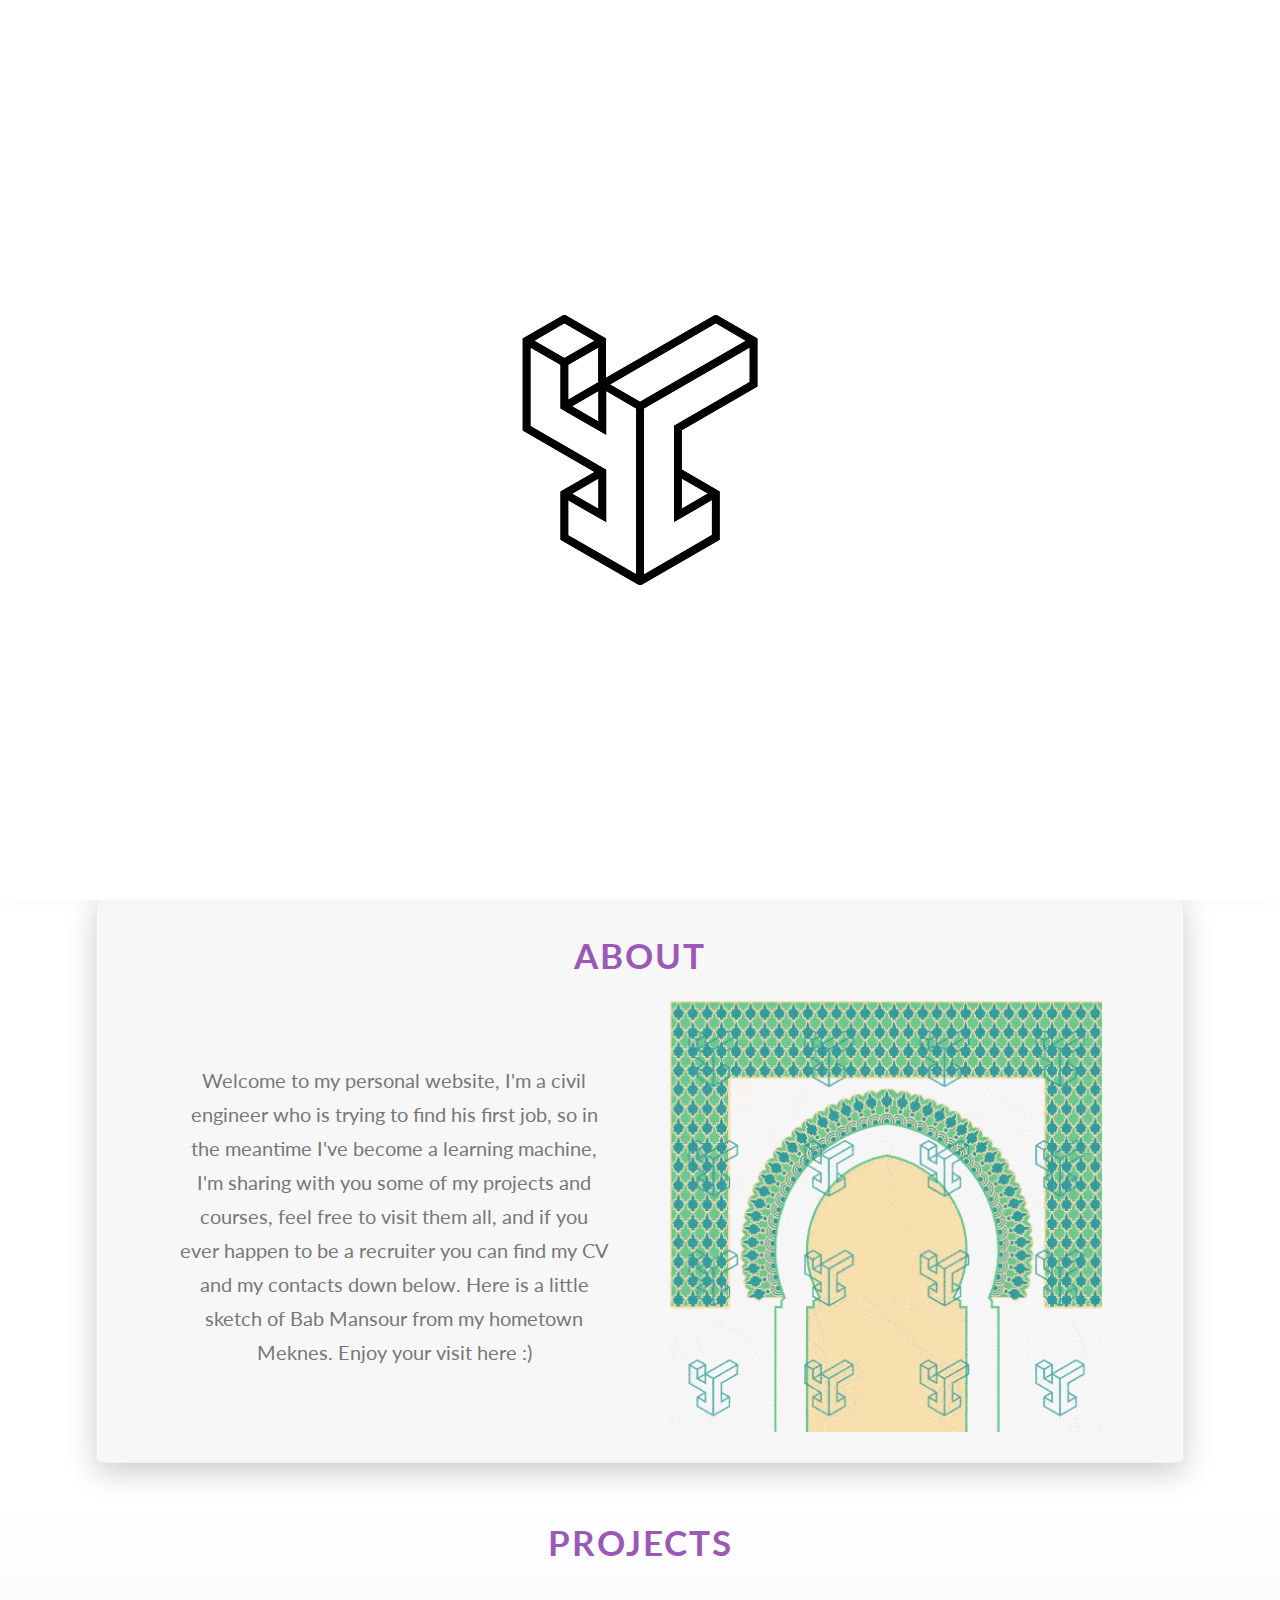
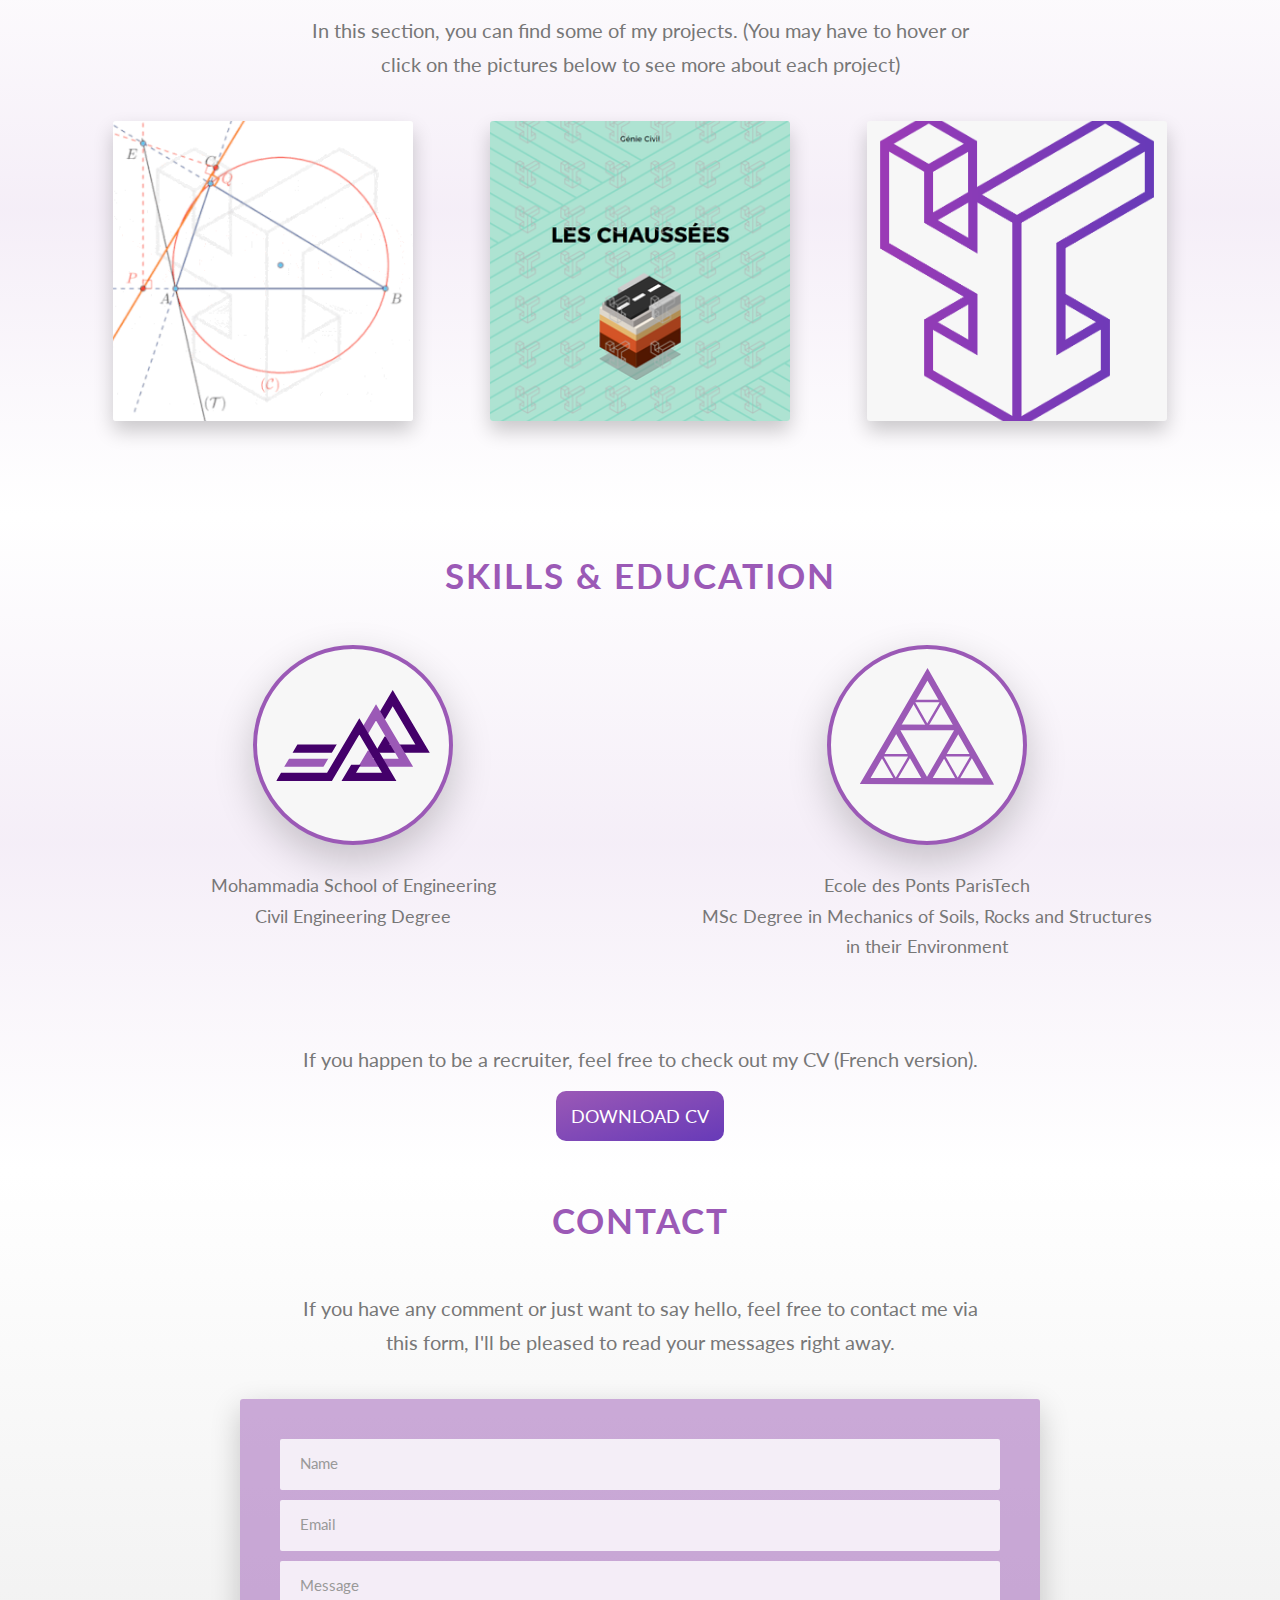
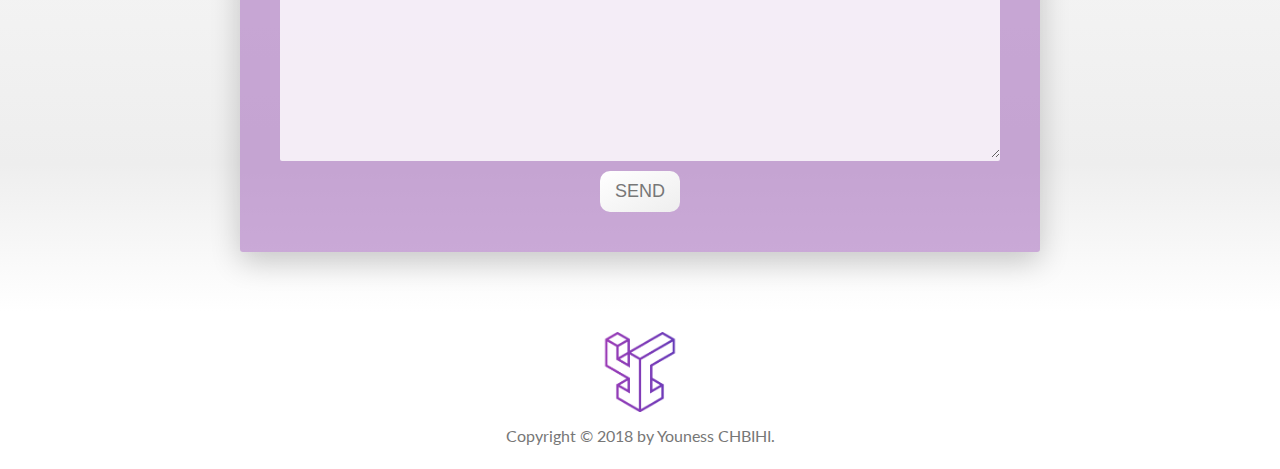
==== commit b8f86fec: "formspree" ====
--- a/index.html
+++ b/index.html
@@ -22,7 +22,7 @@
 <script>
     var myVar;
     function myFunction() {
-        myVar = setTimeout(showPage, 3000);
+        myVar = setTimeout(showPage, 1000);
     }
     function showPage() {
         document.getElementById("loader").classList.add("loader__disappear");
@@ -178,21 +178,15 @@
                 <div class="contact">
                     <div class="form__content">
                         <form action="https://formspree.io/nsschbihi@gmail.com" class="form" method="POST">
-                            <div class="form__group">
-                                <input type="text" class="form__input" placeholder="Name" id="name" required>
-                                <label for="name" class="form__label">Name</label>
-                            </div>
-                            <div class="form__group">
-                                <input type="email" class="form__input" placeholder="Email" id="email" required>
-                                <label for="email" class="form__label">Email</label>
-                            </div>
-                            <div class="form__group">
-                                <textarea name="text" class="form__textarea" placeholder="Message" id="message"></textarea>
-                            </div>
-                            <div class="form__group u-center-text u-margin-top-medium">
-                                <input type="submit" value="Send" class="button__primary button__white"/>
-                            </div>
-                        </form>
+
+                            <input type="text" class="form__input" placeholder="Name" id="name" required>
+
+                            <input type="email" class="form__input" placeholder="Email" id="email" required>
+
+                            <textarea name="text" class="form__textarea" placeholder="Message" id="message"></textarea>
+     
+                            <input type="submit" value="Send" class="button__primary button__white"/>
+                    </form>
                     </div>
                 </div>
             </div>
--- a/css/style.css
+++ b/css/style.css
@@ -1 +1 @@
-@import url("https://fonts.googleapis.com/css?family=Montserrat|Cardo|Lobster|Lato");.bab-mansour{position:relative;overflow:hidden;display:block;text-align:center}.bab-mansour__svg{display:inline-block;line-height:0;vertical-align:bottom;max-height:100vh;max-width:100%;-webkit-transform:scale(1.006);transform:scale(1.006)}.bab-mansour__text{font-size:2rem;position:absolute;top:50%;left:50%;-webkit-transform:translate(-50%, -50%);transform:translate(-50%, -50%);width:100%}@media only screen and (max-width: 37.5em){.bab-mansour__text{font-size:1.6rem !important}}@media only screen and (max-width: 75em){.bab-mansour__respond{min-height:22rem}}@media only screen and (max-width: 56.25em){.bab-mansour__respond{min-height:30rem}}@media only screen and (max-width: 37.5em){.bab-mansour__respond{min-height:32rem}}.button__primary,.button__primary:link,.button__primary:visited{text-decoration:none;font-size:1.8rem;text-transform:uppercase;color:#fff;background-image:-webkit-gradient(linear, left top, right bottom, from(#9b59b6), to(#673ab8));background-image:linear-gradient(to right bottom, #9b59b6, #673ab8);padding:1rem 1.5rem;border-radius:1rem;-webkit-transition:all .2s;transition:all .2s;display:inline-block;border:none;cursor:pointer}.button__primary:hover{-webkit-transform:translateY(-0.2rem);transform:translateY(-0.2rem);-webkit-box-shadow:0 1rem 2rem rgba(0,0,0,0.2);box-shadow:0 1rem 2rem rgba(0,0,0,0.2)}.button__primary:active,.button__primary:focus{outline:none;-webkit-transform:translateY(-0.1rem);transform:translateY(-0.1rem);-webkit-box-shadow:0 0.5rem 1rem rgba(0,0,0,0.2);box-shadow:0 0.5rem 1rem rgba(0,0,0,0.2)}.button__white{background-image:-webkit-gradient(linear, left top, right bottom, from(#fff), to(#eee));background-image:linear-gradient(to right bottom, #fff, #eee);color:#777}.form__content{margin:0 auto;padding:2rem;max-width:80rem;width:100%}.form__group:not(:last-child){margin-bottom:1rem}.form__input{font-size:1.5rem;font-family:inherit;color:inherit;padding:1.5rem 2rem;border-radius:2px;background-color:rgba(255,255,255,0.8);border:none;border-bottom:3px solid transparent;width:100%;display:block;-webkit-transition:all .3s;transition:all .3s}.form__input:focus{outline:none;-webkit-box-shadow:0 1rem 2rem rgba(0,0,0,0.1);box-shadow:0 1rem 2rem rgba(0,0,0,0.1);border-bottom:3px solid #673ab8}.form__input:focus:invalid{border-bottom:3px solid #ff7730}.form__input::-webkit-input-placeholder{color:#999}.form__textarea{font-size:1.5rem;font-family:inherit;color:inherit;padding:1.5rem 2rem;border-radius:2px;background-color:rgba(255,255,255,0.8);border:none;border-bottom:3px solid transparent;width:100%;display:block;-webkit-transition:all .3s;transition:all .3s;min-height:20rem}@media only screen and (max-width: 56.25em){.form__textarea{width:100%}}.form__textarea:focus{outline:none;-webkit-box-shadow:0 1rem 2rem rgba(0,0,0,0.1);box-shadow:0 1rem 2rem rgba(0,0,0,0.1);border-bottom:3px solid #673ab8}.form__textarea::-webkit-input-placeholder{color:#999}.form__label{font-size:1.2rem;font-weight:700;margin-left:2rem;margin-top:.7rem;display:block;-webkit-transition:all .2s;transition:all .2s}.form__input:placeholder-shown+.form__label{opacity:0;visibility:hidden;-webkit-transform:translateY(-4rem);transform:translateY(-4rem)}.popup-cours{background-image:-webkit-gradient(linear, left top, right bottom, from(rgba(155,89,182,0.7)), to(rgba(103,58,184,0.7)));background-image:linear-gradient(to right bottom, rgba(155,89,182,0.7), rgba(103,58,184,0.7));width:100%;height:100vh;position:fixed;top:0;left:0;z-index:100;opacity:0;visibility:hidden;-webkit-transition:all .4s;transition:all .4s}.popup-cours:target{opacity:1;visibility:visible}.popup-cours__container{display:block;position:relative;margin:10vh auto;max-width:100rem;width:80%;background-color:#fff;height:80vh;border-radius:3px;-webkit-transform:scale(0);transform:scale(0);-webkit-transition:all .4s;transition:all .4s;padding:2rem;font-size:1.6rem}@media only screen and (max-width: 37.5em){.popup-cours__container{width:90%;height:90vh;margin-top:5vh}}.popup-cours:target .popup-cours__container{opacity:1;-webkit-transform:scale(1);transform:scale(1)}.popup-cours__close,.popup-cours__close:link,.popup-cours__close:visited{position:absolute;top:1rem;right:3rem;text-decoration:none;font-size:3rem;color:#777;-webkit-transition:all .3s;transition:all .3s}.popup-cours__close:hover{color:#673ab8;-webkit-transform:scale(1.3);transform:scale(1.3)}.popup-cours__cours{margin:6rem}@media only screen and (max-width: 37.5em){.popup-cours__cours{margin:3rem 1rem}}.popup-cours__ul{margin:2rem}@media only screen and (max-width: 37.5em){.popup-cours__ul{margin:1rem 0}}.popup-cours__li{list-style:none}.popup-cours__li:not(:last-child){margin-bottom:1rem}.popup-cours__link:link,.popup-cours__link:visited{display:inline-block;padding:1rem 2rem;text-decoration:none;text-transform:uppercase;color:#fff;background-image:linear-gradient(120deg, #9b59b6 0%, #9b59b6 50%, #673ab8 50%);background-size:220%;-webkit-transition:all .5s;transition:all .5s}.popup-cours__link:hover,.popup-cours__link:active{background-position:100%;-webkit-transform:translateX(1rem);transform:translateX(1rem)}.popup-cours__logo{position:absolute;bottom:2.5rem;right:2.5rem;width:10rem}.project-box{position:relative;display:inline-block;border-radius:3px;max-width:30rem;-webkit-box-shadow:0 1rem 2rem rgba(0,0,0,0.2);box-shadow:0 1rem 2rem rgba(0,0,0,0.2);background-color:#f7f7f7;overflow:hidden}.project-box__button,.project-box__button:link,.project-box__button:visited{position:absolute;top:80%;left:50%;text-decoration:none;font-size:1.7rem;padding:.5rem 1rem;border-radius:1rem;background-color:#fff;opacity:0;-webkit-transform:translate(-50%, 0%);transform:translate(-50%, 0%);visibility:hidden;-webkit-transition:all .3s;transition:all .3s;border:none;cusror:pointer;color:#333}.project-box__button:hover{-webkit-transform:translate(-50%, -60%);transform:translate(-50%, -60%);-webkit-box-shadow:0 1rem 2rem rgba(0,0,0,0.2);box-shadow:0 1rem 2rem rgba(0,0,0,0.2)}.project-box__button:active,.project-box__button:focus{outline:none;-webkit-box-shadow:0 0.5rem 1rem rgba(0,0,0,0.2);box-shadow:0 0.5rem 1rem rgba(0,0,0,0.2)}.project-box:hover .project-box__button{-webkit-transform:translate(-50%, -50%);transform:translate(-50%, -50%);opacity:1;visibility:visible}.project-box__img{display:block;margin:0 auto;width:100%;-webkit-transition:all .3s;transition:all .3s;-webkit-transform:scale(1.05);transform:scale(1.05)}.project-box:hover .project-box__img{-webkit-transform:scale(1);transform:scale(1)}.project-box__shade{display:block;width:100%;height:100%;position:absolute;top:0;left:0;opacity:0;-webkit-transition:all .4s;transition:all .4s;background-image:-webkit-gradient(linear, left top, right bottom, from(#9b59b6), to(#673ab8));background-image:linear-gradient(to right bottom, #9b59b6, #673ab8)}.project-box:hover .project-box__shade{opacity:.4}.project-box__title{position:absolute;top:40%;left:50%;font-size:3rem;opacity:0;-webkit-transform:translate(-50%, 0%);transform:translate(-50%, 0%);visibility:hidden;-webkit-transition:all .3s;transition:all .3s;color:#fff;font-weight:bold;cursor:default;text-transform:uppercase}.project-box:hover .project-box__title{-webkit-transform:translate(-50%, -50%);transform:translate(-50%, -50%);opacity:1;visibility:visible}.project-box__description{position:absolute;top:50%;left:50%;opacity:0;visibility:hidden}.round-logo{width:20rem;height:20rem;display:inline-block;border-radius:50%;padding:0;background-color:#f7f7f7;-webkit-box-shadow:0 1.5rem 4rem rgba(0,0,0,0.2);box-shadow:0 1.5rem 4rem rgba(0,0,0,0.2);border:0.4rem solid #9b59b6;position:relative}@media only screen and (max-width: 37.5em){.round-logo{width:15rem;height:15rem}}.round-logo:hover{-webkit-animation:funkyrotate 1s ease-out infinite;animation:funkyrotate 1s ease-out infinite}.round-logo:hover::after{-webkit-animation:ripple-2 1s ease-out infinite;animation:ripple-2 1s ease-out infinite}.round-logo::after{content:"";width:100%;height:100%;border-radius:50%;position:absolute;top:50%;left:50%;-webkit-transform:translate(-50%, -50%);transform:translate(-50%, -50%);border:0rem solid #9b59b6}.logo-emi{width:80%;position:absolute;top:50%;left:50%;-webkit-transform:translate(-50%, -60%);transform:translate(-50%, -60%)}.logo-emi__dark--1{fill:#44006a;-webkit-transform:translateY(3rem);transform:translateY(3rem);-webkit-animation:3s appear infinite ease-out;animation:3s appear infinite ease-out}.logo-emi__dark--2{fill:#44006a;-webkit-transform:translateY(3rem);transform:translateY(3rem);-webkit-animation:3s appear .4s infinite ease-out;animation:3s appear .4s infinite ease-out}.logo-emi__white{fill:#f7f7f7;-webkit-transform:translateY(3rem);transform:translateY(3rem);-webkit-animation:3s appear .2s infinite ease-out;animation:3s appear .2s infinite ease-out}.logo-emi__light{fill:#9b59b6;-webkit-transform:translateY(3rem);transform:translateY(3rem);-webkit-animation:3s appear .2s infinite ease-out;animation:3s appear .2s infinite ease-out}.logo-enpc{width:70%;position:absolute;top:50%;left:50%;-webkit-transform:translate(-50%, -66%);transform:translate(-50%, -66%)}.logo-enpc__small{fill:none;stroke:#9b59b6;stroke-width:11;stroke-linejoin:bevel;stroke-dasharray:500;-webkit-animation:7s dash--3 infinite;animation:7s dash--3 infinite}.logo-enpc__big{fill:none;stroke:#9b59b6;stroke-width:28;stroke-dasharray:2000;-webkit-animation:7s dash--1 infinite;animation:7s dash--1 infinite}.logo-enpc__medium{fill:none;stroke:#9b59b6;stroke-width:25;stroke-linejoin:bevel;stroke-dasharray:1000;-webkit-animation:7s dash--2 infinite;animation:7s dash--2 infinite}@-webkit-keyframes appear{0%{-webkit-transform:translateY(3rem);transform:translateY(3rem)}50%{-webkit-transform:translateY(0);transform:translateY(0)}100%{-webkit-transform:translateY(3rem);transform:translateY(3rem)}}@keyframes appear{0%{-webkit-transform:translateY(3rem);transform:translateY(3rem)}50%{-webkit-transform:translateY(0);transform:translateY(0)}100%{-webkit-transform:translateY(3rem);transform:translateY(3rem)}}@-webkit-keyframes circleAnime--1{0%{opacity:0;bottom:0%;right:0%}50%{opacity:1;bottom:40%;right:40%}100%{opacity:0;bottom:80%;right:80%}}@keyframes circleAnime--1{0%{opacity:0;bottom:0%;right:0%}50%{opacity:1;bottom:40%;right:40%}100%{opacity:0;bottom:80%;right:80%}}@-webkit-keyframes circleAnime--2{0%{opacity:0;bottom:0%;right:15%}50%{opacity:1;bottom:50%;right:50%}100%{opacity:0;bottom:100%;right:85%}}@keyframes circleAnime--2{0%{opacity:0;bottom:0%;right:15%}50%{opacity:1;bottom:50%;right:50%}100%{opacity:0;bottom:100%;right:85%}}@-webkit-keyframes circleAnime--3{0%{opacity:0;bottom:10%;right:100%}50%{opacity:1;bottom:50%;right:60%}100%{opacity:0;bottom:90%;right:20%}}@keyframes circleAnime--3{0%{opacity:0;bottom:10%;right:100%}50%{opacity:1;bottom:50%;right:60%}100%{opacity:0;bottom:90%;right:20%}}@-webkit-keyframes circleAnime--4{0%{opacity:0;bottom:0%;right:80%}50%{opacity:1;bottom:40%;right:40%}100%{opacity:0;bottom:80%;right:0%}}@keyframes circleAnime--4{0%{opacity:0;bottom:0%;right:80%}50%{opacity:1;bottom:40%;right:40%}100%{opacity:0;bottom:80%;right:0%}}@-webkit-keyframes colorate-stroke{0%{stroke:#9b59b6}20%{stroke:#2998ff}40%{stroke:#7ed56f}60%{stroke:#ffb900}80%{stroke:#ff5252}100%{stroke:#9b59b6}}@keyframes colorate-stroke{0%{stroke:#9b59b6}20%{stroke:#2998ff}40%{stroke:#7ed56f}60%{stroke:#ffb900}80%{stroke:#ff5252}100%{stroke:#9b59b6}}@-webkit-keyframes colorate-fill{0%{fill:#673ab8}20%{fill:#5643fa}40%{fill:#28b485}60%{fill:#ff7730}80%{fill:#b33939}100%{fill:#673ab8}}@keyframes colorate-fill{0%{fill:#673ab8}20%{fill:#5643fa}40%{fill:#28b485}60%{fill:#ff7730}80%{fill:#b33939}100%{fill:#673ab8}}@-webkit-keyframes colorate-fill--2{0%{fill:#9b59b6}20%{fill:#2998ff}40%{fill:#7ed56f}60%{fill:#ffb900}80%{fill:#ff5252}100%{fill:#9b59b6}}@keyframes colorate-fill--2{0%{fill:#9b59b6}20%{fill:#2998ff}40%{fill:#7ed56f}60%{fill:#ffb900}80%{fill:#ff5252}100%{fill:#9b59b6}}@-webkit-keyframes dash--1{0%{stroke-dashoffset:1000;stroke-dasharray:200}50%{stroke-dashoffset:0;stroke-dasharray:2000}100%{stroke-dashoffset:1000;stroke-dasharray:200}}@keyframes dash--1{0%{stroke-dashoffset:1000;stroke-dasharray:200}50%{stroke-dashoffset:0;stroke-dasharray:2000}100%{stroke-dashoffset:1000;stroke-dasharray:200}}@-webkit-keyframes dash--2{0%{stroke-dashoffset:500;stroke-dasharray:100}50%{stroke-dashoffset:0;stroke-dasharray:1000}100%{stroke-dashoffset:500;stroke-dasharray:100}}@keyframes dash--2{0%{stroke-dashoffset:500;stroke-dasharray:100}50%{stroke-dashoffset:0;stroke-dasharray:1000}100%{stroke-dashoffset:500;stroke-dasharray:100}}@-webkit-keyframes dash--3{0%{stroke-dashoffset:250;stroke-dasharray:50}50%{stroke-dashoffset:0;stroke-dasharray:500}100%{stroke-dashoffset:250;stroke-dasharray:50}}@keyframes dash--3{0%{stroke-dashoffset:250;stroke-dasharray:50}50%{stroke-dashoffset:0;stroke-dasharray:500}100%{stroke-dashoffset:250;stroke-dasharray:50}}@-webkit-keyframes disappear{0%{opacity:1;visibility:visible}100%{opacity:0;visibility:hidden}}@keyframes disappear{0%{opacity:1;visibility:visible}100%{opacity:0;visibility:hidden}}@-webkit-keyframes funkyrotate{0%{-webkit-transform:rotate(-5deg);transform:rotate(-5deg)}50%{-webkit-transform:rotate(5deg);transform:rotate(5deg)}100%{-webkit-transform:rotate(-5deg);transform:rotate(-5deg)}}@keyframes funkyrotate{0%{-webkit-transform:rotate(-5deg);transform:rotate(-5deg)}50%{-webkit-transform:rotate(5deg);transform:rotate(5deg)}100%{-webkit-transform:rotate(-5deg);transform:rotate(-5deg)}}@-webkit-keyframes moveInBottom{0%{opacity:0;-webkit-transform:translateY(3em);transform:translateY(3em)}100%{opacity:1;-webkit-transform:translate(0rem);transform:translate(0rem)}}@keyframes moveInBottom{0%{opacity:0;-webkit-transform:translateY(3em);transform:translateY(3em)}100%{opacity:1;-webkit-transform:translate(0rem);transform:translate(0rem)}}@-webkit-keyframes radiate{0%{opacity:1;-webkit-transform:translate(-50%, -50%) scale(1);transform:translate(-50%, -50%) scale(1)}100%{opacity:0;-webkit-transform:translate(-50%, -50%) scale(1.1);transform:translate(-50%, -50%) scale(1.1)}}@keyframes radiate{0%{opacity:1;-webkit-transform:translate(-50%, -50%) scale(1);transform:translate(-50%, -50%) scale(1)}100%{opacity:0;-webkit-transform:translate(-50%, -50%) scale(1.1);transform:translate(-50%, -50%) scale(1.1)}}@-webkit-keyframes ripple{0%{opacity:1;border-width:2rem;-webkit-transform:translate(-50%, -50%) scale(0.9);transform:translate(-50%, -50%) scale(0.9)}100%{opacity:0.3;border-width:0;-webkit-transform:translate(-50%, -50%) scale(1.2);transform:translate(-50%, -50%) scale(1.2)}}@keyframes ripple{0%{opacity:1;border-width:2rem;-webkit-transform:translate(-50%, -50%) scale(0.9);transform:translate(-50%, -50%) scale(0.9)}100%{opacity:0.3;border-width:0;-webkit-transform:translate(-50%, -50%) scale(1.2);transform:translate(-50%, -50%) scale(1.2)}}@-webkit-keyframes ripple-2{0%{opacity:0;border-width:1.5rem;-webkit-transform:translate(-50%, -50%) scale(1.15);transform:translate(-50%, -50%) scale(1.15)}60%{opacity:1;border-width:0;-webkit-transform:translate(-50%, -50%) scale(1.25);transform:translate(-50%, -50%) scale(1.25)}100%{opacity:0;border-width:0}}@keyframes ripple-2{0%{opacity:0;border-width:1.5rem;-webkit-transform:translate(-50%, -50%) scale(1.15);transform:translate(-50%, -50%) scale(1.15)}60%{opacity:1;border-width:0;-webkit-transform:translate(-50%, -50%) scale(1.25);transform:translate(-50%, -50%) scale(1.25)}100%{opacity:0;border-width:0}}@-webkit-keyframes scroll-down{0%{-webkit-transform:translateY(0);transform:translateY(0);opacity:0}80%{-webkit-transform:translateY(7rem);transform:translateY(7rem);opacity:1}100%{-webkit-transform:translateY(7rem);transform:translateY(7rem);opacity:0}}@keyframes scroll-down{0%{-webkit-transform:translateY(0);transform:translateY(0);opacity:0}80%{-webkit-transform:translateY(7rem);transform:translateY(7rem);opacity:1}100%{-webkit-transform:translateY(7rem);transform:translateY(7rem);opacity:0}}*,*::after,*::before{margin:0;padding:0;-webkit-box-sizing:inherit;box-sizing:inherit}html{font-size:62.5%}body{-webkit-box-sizing:border-box;box-sizing:border-box;padding:0rem}::-moz-selection{background-color:#9b59b6;color:#fff}::selection{background-color:#9b59b6;color:#fff}body{font-family:"Lato", sans-serif;font-weight:400;line-height:1.7;color:#777}.heading__section{font-size:3.5rem;text-transform:uppercase;font-weight:700;display:inline-block;color:#9b59b6;letter-spacing:2px;-webkit-transition:all .2s;transition:all .2s}.paragraph__intro{display:block;margin:auto;max-width:70rem;width:90%;font-size:2rem}.paragraph:not(:last-child){margin-bottom:3rem}.paragraph__education{display:block;margin:0 auto;width:90%;font-size:1.8rem}.paragraph__education:not(:last-child){margin-top:2rem}.u-center-text{text-align:center !important}.u-margin-bottom-big{margin-bottom:8rem !important}.u-margin-bottom-medium{margin-bottom:4rem !important}.u-margin-bottom-small{margin-bottom:1.5rem !important}.u-margin-top-medium{margin-top:4rem !important}.u-margin-top-big{margin-top:8rem !important}.u-margin-top-huge{margin-top:10rem !important}.u-margin-left-right{margin-left:4rem !important;margin-right:4rem !important}.footer{padding:2rem;text-align:center}.footer__logo{width:8rem;display:block;margin:0 auto}.footer__copyright{display:inline-block;margin-top:1rem;font-size:1.6rem}.row{max-width:114rem;margin:0 auto;width:85%}.row:not(:last-child){margin-bottom:8rem}@media only screen and (max-width: 56.25em){.row:not(:last-child){margin-bottom:3.5rem}}.row::after{content:"";display:table;clear:both}.row [class^="col-"]{float:left;text-align:center}.row [class^="col-"]:not(:last-child){margin-right:6rem}@media only screen and (max-width: 75em){.row [class^="col-"]:not(:last-child){margin-right:0;margin-bottom:3.5rem}}@media only screen and (max-width: 75em){.row [class^="col-"]{width:100% !important}}.row .col-1-of-2{width:calc((100% - 6rem) / 2)}.row .col-1-of-3{width:calc((100% - 2*6rem) / 3)}.row .col-2-of-3{width:calc(2 * ((100% - 2*6rem) / 3) + 6rem)}.row .col-1-of-4{width:calc((100% - 3*6rem) / 4)}.row .col-2-of-4{width:calc((100% - 3*6rem) / 2 + 6rem)}.row .col-3-of-4{width:calc(3 * (100% - 3*6rem) / 4 + 2 * 6rem)}.header{position:relative;background-image:-webkit-gradient(linear, left top, right bottom, from(#9b59b6), to(#673ab8));background-image:linear-gradient(to right bottom, #9b59b6, #673ab8);text-align:center;width:100%;display:block;min-height:95vh;-webkit-box-shadow:0 1.5rem 4rem rgba(0,0,0,0.2);box-shadow:0 1.5rem 4rem rgba(0,0,0,0.2);z-index:1;padding-top:5rem;padding-bottom:2rem}.header__circle{position:absolute;border-radius:50%;z-index:-1;opacity:0}.header__circle--1{width:30rem;height:30rem;background-color:rgba(255,255,255,0.2);-webkit-animation:14s circleAnime--1 linear infinite 1s;animation:14s circleAnime--1 linear infinite 1s}.header__circle--2{width:20rem;height:20rem;background-color:rgba(103,58,184,0.8);-webkit-animation:10s circleAnime--2 linear infinite 2s;animation:10s circleAnime--2 linear infinite 2s}.header__circle--3{width:10rem;height:10rem;background-color:#9b59b6;-webkit-animation:8s circleAnime--3 linear infinite 3s;animation:8s circleAnime--3 linear infinite 3s}.header__circle--4{width:25rem;height:25rem;background-color:rgba(242,199,183,0.8);-webkit-animation:12s circleAnime--4 linear infinite 4s;animation:12s circleAnime--4 linear infinite 4s}.header__logo-box{position:absolute;top:3rem;left:3rem;max-width:5rem}.header__logo{width:100%}.header__shape{display:inline-block;position:relative;line-height:0;margin:2rem 0;border-radius:50%;-webkit-box-shadow:0 1.5rem 4rem rgba(0,0,0,0.2);box-shadow:0 1.5rem 4rem rgba(0,0,0,0.2);max-width:20rem;border:0.4rem solid rgba(255,255,255,0.2);-webkit-transition:all .3s;transition:all .3s}.header__shape--hover{display:block;position:absolute;height:100%;width:100%;border-radius:50%;border:2rem solid rgba(255,255,255,0.2);top:50%;left:50%;-webkit-transform:translate(-50%, -50%);transform:translate(-50%, -50%);z-index:-1}.header__shape:hover{-webkit-transform:scale(1.05);transform:scale(1.05);-webkit-box-shadow:0 2.5rem 4rem rgba(0,0,0,0.2);box-shadow:0 2.5rem 4rem rgba(0,0,0,0.2)}.header__shape:hover .header__shape--hover{-webkit-animation:ripple 1s ease-out infinite;animation:ripple 1s ease-out infinite}.header__photo{display:inline-block;width:100%;border-radius:50%}.header__name{color:#fff;font-family:"Lobster", sans-serif;font-size:4rem;margin-bottom:2rem;letter-spacing:.5rem}.header__intro-text{color:#fff;font-family:"Montserrat", sans-serif;font-size:1.6rem;margin-bottom:2rem}.header__scroll{display:inline-block;height:10rem;width:4rem;margin-top:1.5rem;border-radius:2rem;border:0.5rem #fff solid;text-align:center}.header__scroll--dot{display:inline-block;width:1.3rem;height:1.3rem;border-radius:1rem;background-color:#fff;opacity:0;-webkit-animation:1.8s scroll-down infinite ease-out;animation:1.8s scroll-down infinite ease-out}.loader{height:100vh;width:100%;position:fixed;z-index:1000;background-color:#fff}.loader__svg{height:30vh;position:absolute;top:50%;left:50%;-webkit-transform:translate(-50%, -50%);transform:translate(-50%, -50%);-webkit-animation:colorate-fill--2 4s 3 forwards;animation:colorate-fill--2 4s 3 forwards}.loader__svg--below{height:30vh;position:absolute;top:50%;left:50%;-webkit-transform:translate(-50%, -50%);transform:translate(-50%, -50%);-webkit-animation:colorate-fill--2 4s 3, radiate 1s 12;animation:colorate-fill--2 4s 3, radiate 1s 12}.loader__disappear{-webkit-animation:disappear 1s forwards;animation:disappear 1s forwards}.section__about{background-color:#f7f7f7;display:block;margin:4rem auto;max-width:120rem;width:85%;padding:3rem 0rem;border:1px #eee solid;border-radius:6px;-webkit-box-shadow:0 1rem 3rem rgba(0,0,0,0.2);box-shadow:0 1rem 3rem rgba(0,0,0,0.2)}.section__projects{background-image:-webkit-gradient(linear, left top, left bottom, from(#fff), color-stop(rgba(155,89,182,0.1)), to(#fff));background-image:linear-gradient(to bottom, #fff, rgba(155,89,182,0.1), #fff);padding:1rem}.section__education{background-image:-webkit-gradient(linear, left top, left bottom, from(#fff), color-stop(rgba(155,89,182,0.1)), to(#fff));background-image:linear-gradient(to bottom, #fff, rgba(155,89,182,0.1), #fff);padding:3rem 0}.section__contact{background-image:-webkit-gradient(linear, left top, left bottom, from(#fff), color-stop(80%, #eee), to(#fff));background-image:linear-gradient(to bottom, #fff, #eee 80%, #fff);padding-top:2rem;padding-bottom:6rem}.contact{background-color:rgba(155,89,182,0.5);padding:2rem;border-radius:3px;-webkit-box-shadow:0 1rem 3rem rgba(0,0,0,0.2);box-shadow:0 1rem 3rem rgba(0,0,0,0.2);max-width:80rem;width:100%;margin:0 auto}
+@import url("https://fonts.googleapis.com/css?family=Lobster|Lato");.bab-mansour{position:relative;overflow:hidden;display:block;text-align:center}.bab-mansour__svg{display:inline-block;line-height:0;vertical-align:bottom;max-height:100vh;max-width:100%;-webkit-transform:scale(1.006);transform:scale(1.006)}.bab-mansour__text{font-size:2rem;position:absolute;top:50%;left:50%;-webkit-transform:translate(-50%, -50%);transform:translate(-50%, -50%);width:100%}@media only screen and (max-width: 37.5em){.bab-mansour__text{font-size:1.6rem !important}}@media only screen and (max-width: 75em){.bab-mansour__respond{height:22rem}}@media only screen and (max-width: 56.25em){.bab-mansour__respond{height:30rem}}@media only screen and (max-width: 37.5em){.bab-mansour__respond{height:32rem}}.button__primary,.button__primary:link,.button__primary:visited{text-decoration:none;font-size:1.8rem;text-transform:uppercase;color:#fff;background-image:-webkit-gradient(linear, left top, right bottom, from(#9b59b6), to(#673ab8));background-image:linear-gradient(to right bottom, #9b59b6, #673ab8);padding:1rem 1.5rem;border-radius:1rem;-webkit-transition:all .2s;transition:all .2s;display:inline-block;border:none;cursor:pointer}.button__primary:hover{-webkit-transform:translateY(-0.2rem);transform:translateY(-0.2rem);-webkit-box-shadow:0 1rem 2rem rgba(0,0,0,0.2);box-shadow:0 1rem 2rem rgba(0,0,0,0.2)}.button__primary:active,.button__primary:focus{outline:none;-webkit-transform:translateY(-0.1rem);transform:translateY(-0.1rem);-webkit-box-shadow:0 0.5rem 1rem rgba(0,0,0,0.2);box-shadow:0 0.5rem 1rem rgba(0,0,0,0.2)}.button__white{background-image:-webkit-gradient(linear, left top, right bottom, from(#fff), to(#eee));background-image:linear-gradient(to right bottom, #fff, #eee);color:#777}.form{text-align:center}.form__content{margin:0 auto;padding:2rem;max-width:80rem;width:100%}.form__group:not(:last-child){margin-bottom:1rem}.form__input{font-size:1.5rem;font-family:inherit;color:inherit;padding:1.5rem 2rem;border-radius:2px;background-color:rgba(255,255,255,0.8);border:none;border-bottom:3px solid transparent;width:100%;display:block;-webkit-transition:all .3s;transition:all .3s;margin-bottom:1rem}.form__input:focus{outline:none;-webkit-box-shadow:0 1rem 2rem rgba(0,0,0,0.1);box-shadow:0 1rem 2rem rgba(0,0,0,0.1);border-bottom:3px solid #673ab8}.form__input:focus:invalid{border-bottom:3px solid #ff7730}.form__input::-webkit-input-placeholder{color:#999}.form__textarea{font-size:1.5rem;font-family:inherit;color:inherit;padding:1.5rem 2rem;border-radius:2px;background-color:rgba(255,255,255,0.8);border:none;border-bottom:3px solid transparent;width:100%;display:block;-webkit-transition:all .3s;transition:all .3s;min-height:20rem;margin-bottom:1rem}@media only screen and (max-width: 56.25em){.form__textarea{width:100%}}.form__textarea:focus{outline:none;-webkit-box-shadow:0 1rem 2rem rgba(0,0,0,0.1);box-shadow:0 1rem 2rem rgba(0,0,0,0.1);border-bottom:3px solid #673ab8}.form__textarea::-webkit-input-placeholder{color:#999}.form__label{font-size:1.2rem;font-weight:700;margin-left:2rem;margin-top:.7rem;display:block;-webkit-transition:all .2s;transition:all .2s}.form__input:placeholder-shown+.form__label{opacity:0;visibility:hidden;-webkit-transform:translateY(-4rem);transform:translateY(-4rem)}.popup-cours{background-image:-webkit-gradient(linear, left top, right bottom, from(rgba(155,89,182,0.7)), to(rgba(103,58,184,0.7)));background-image:linear-gradient(to right bottom, rgba(155,89,182,0.7), rgba(103,58,184,0.7));width:100%;height:100vh;position:fixed;top:0;left:0;z-index:100;opacity:0;visibility:hidden;-webkit-transition:all .4s;transition:all .4s}.popup-cours:target{opacity:1;visibility:visible}.popup-cours__container{display:block;position:relative;margin:10vh auto;max-width:100rem;width:80%;background-color:#fff;height:80vh;border-radius:3px;-webkit-transform:scale(0);transform:scale(0);-webkit-transition:all .4s;transition:all .4s;padding:2rem;font-size:1.6rem}@media only screen and (max-width: 37.5em){.popup-cours__container{width:90%;height:90vh;margin-top:5vh}}.popup-cours:target .popup-cours__container{opacity:1;-webkit-transform:scale(1);transform:scale(1)}.popup-cours__close,.popup-cours__close:link,.popup-cours__close:visited{position:absolute;top:1rem;right:3rem;text-decoration:none;font-size:3rem;color:#777;-webkit-transition:all .3s;transition:all .3s}.popup-cours__close:hover{color:#673ab8;-webkit-transform:scale(1.3);transform:scale(1.3)}.popup-cours__cours{margin:6rem}@media only screen and (max-width: 37.5em){.popup-cours__cours{margin:3rem 1rem}}.popup-cours__ul{margin:2rem}@media only screen and (max-width: 37.5em){.popup-cours__ul{margin:1rem 0}}.popup-cours__li{list-style:none}.popup-cours__li:not(:last-child){margin-bottom:1rem}.popup-cours__link:link,.popup-cours__link:visited{display:inline-block;padding:1rem 2rem;text-decoration:none;text-transform:uppercase;color:#fff;background-image:linear-gradient(120deg, #9b59b6 0%, #9b59b6 50%, #673ab8 50%);background-size:220%;-webkit-transition:all .5s;transition:all .5s}.popup-cours__link:hover,.popup-cours__link:active{background-position:100%;-webkit-transform:translateX(1rem);transform:translateX(1rem)}.popup-cours__logo{position:absolute;bottom:2.5rem;right:2.5rem;width:10rem}.project-box{position:relative;display:inline-block;border-radius:3px;max-width:30rem;-webkit-box-shadow:0 1rem 2rem rgba(0,0,0,0.2);box-shadow:0 1rem 2rem rgba(0,0,0,0.2);background-color:#f7f7f7;overflow:hidden}.project-box__button,.project-box__button:link,.project-box__button:visited{position:absolute;top:80%;left:50%;text-decoration:none;font-size:1.7rem;padding:.5rem 1rem;border-radius:1rem;background-color:#fff;opacity:0;-webkit-transform:translate(-50%, 0%);transform:translate(-50%, 0%);visibility:hidden;-webkit-transition:all .3s;transition:all .3s;border:none;cusror:pointer;color:#333}.project-box__button:hover{-webkit-transform:translate(-50%, -60%);transform:translate(-50%, -60%);-webkit-box-shadow:0 1rem 2rem rgba(0,0,0,0.2);box-shadow:0 1rem 2rem rgba(0,0,0,0.2)}.project-box__button:active,.project-box__button:focus{outline:none;-webkit-box-shadow:0 0.5rem 1rem rgba(0,0,0,0.2);box-shadow:0 0.5rem 1rem rgba(0,0,0,0.2)}.project-box:hover .project-box__button{-webkit-transform:translate(-50%, -50%);transform:translate(-50%, -50%);opacity:1;visibility:visible}.project-box__img{display:block;margin:0 auto;width:100%;-webkit-transition:all .3s;transition:all .3s;-webkit-transform:scale(1.05);transform:scale(1.05)}.project-box:hover .project-box__img{-webkit-transform:scale(1);transform:scale(1)}.project-box__shade{display:block;width:100%;height:100%;position:absolute;top:0;left:0;opacity:0;-webkit-transition:all .4s;transition:all .4s;background-image:-webkit-gradient(linear, left top, right bottom, from(#9b59b6), to(#673ab8));background-image:linear-gradient(to right bottom, #9b59b6, #673ab8)}.project-box:hover .project-box__shade{opacity:.4}.project-box__title{position:absolute;top:40%;left:50%;font-size:3rem;opacity:0;-webkit-transform:translate(-50%, 0%);transform:translate(-50%, 0%);visibility:hidden;-webkit-transition:all .3s;transition:all .3s;color:#fff;font-weight:bold;cursor:default;text-transform:uppercase}.project-box:hover .project-box__title{-webkit-transform:translate(-50%, -50%);transform:translate(-50%, -50%);opacity:1;visibility:visible}.project-box__description{position:absolute;top:50%;left:50%;opacity:0;visibility:hidden}.round-logo{width:20rem;height:20rem;display:inline-block;border-radius:50%;padding:0;background-color:#f7f7f7;-webkit-box-shadow:0 1.5rem 4rem rgba(0,0,0,0.2);box-shadow:0 1.5rem 4rem rgba(0,0,0,0.2);border:0.4rem solid #9b59b6;position:relative}@media only screen and (max-width: 37.5em){.round-logo{width:15rem;height:15rem}}.round-logo:hover{-webkit-animation:funkyrotate 1s ease-out infinite;animation:funkyrotate 1s ease-out infinite}.round-logo:hover::after{-webkit-animation:ripple-2 1s ease-out infinite;animation:ripple-2 1s ease-out infinite}.round-logo::after{content:"";width:100%;height:100%;border-radius:50%;position:absolute;top:50%;left:50%;-webkit-transform:translate(-50%, -50%);transform:translate(-50%, -50%);border:0rem solid #9b59b6}.logo-emi{width:80%;position:absolute;top:50%;left:50%;-webkit-transform:translate(-50%, -60%);transform:translate(-50%, -60%)}.logo-emi__dark--1{fill:#44006a;-webkit-transform:translateY(3rem);transform:translateY(3rem);-webkit-animation:3s appear infinite ease-out;animation:3s appear infinite ease-out}.logo-emi__dark--2{fill:#44006a;-webkit-transform:translateY(3rem);transform:translateY(3rem);-webkit-animation:3s appear .4s infinite ease-out;animation:3s appear .4s infinite ease-out}.logo-emi__white{fill:#f7f7f7;-webkit-transform:translateY(3rem);transform:translateY(3rem);-webkit-animation:3s appear .2s infinite ease-out;animation:3s appear .2s infinite ease-out}.logo-emi__light{fill:#9b59b6;-webkit-transform:translateY(3rem);transform:translateY(3rem);-webkit-animation:3s appear .2s infinite ease-out;animation:3s appear .2s infinite ease-out}.logo-enpc{width:70%;position:absolute;top:50%;left:50%;-webkit-transform:translate(-50%, -66%);transform:translate(-50%, -66%)}.logo-enpc__small{fill:none;stroke:#9b59b6;stroke-width:11;stroke-linejoin:bevel;stroke-dasharray:500;-webkit-animation:7s dash--3 infinite;animation:7s dash--3 infinite}.logo-enpc__big{fill:none;stroke:#9b59b6;stroke-width:28;stroke-dasharray:2000;-webkit-animation:7s dash--1 infinite;animation:7s dash--1 infinite}.logo-enpc__medium{fill:none;stroke:#9b59b6;stroke-width:25;stroke-linejoin:bevel;stroke-dasharray:1000;-webkit-animation:7s dash--2 infinite;animation:7s dash--2 infinite}@-webkit-keyframes appear{0%{-webkit-transform:translateY(3rem);transform:translateY(3rem)}50%{-webkit-transform:translateY(0);transform:translateY(0)}100%{-webkit-transform:translateY(3rem);transform:translateY(3rem)}}@keyframes appear{0%{-webkit-transform:translateY(3rem);transform:translateY(3rem)}50%{-webkit-transform:translateY(0);transform:translateY(0)}100%{-webkit-transform:translateY(3rem);transform:translateY(3rem)}}@-webkit-keyframes circleAnime--1{0%{opacity:0;bottom:0%;right:0%}50%{opacity:1;bottom:40%;right:40%}100%{opacity:0;bottom:80%;right:80%}}@keyframes circleAnime--1{0%{opacity:0;bottom:0%;right:0%}50%{opacity:1;bottom:40%;right:40%}100%{opacity:0;bottom:80%;right:80%}}@-webkit-keyframes circleAnime--2{0%{opacity:0;bottom:0%;right:15%}50%{opacity:1;bottom:50%;right:50%}100%{opacity:0;bottom:100%;right:85%}}@keyframes circleAnime--2{0%{opacity:0;bottom:0%;right:15%}50%{opacity:1;bottom:50%;right:50%}100%{opacity:0;bottom:100%;right:85%}}@-webkit-keyframes circleAnime--3{0%{opacity:0;bottom:10%;right:100%}50%{opacity:1;bottom:50%;right:60%}100%{opacity:0;bottom:90%;right:20%}}@keyframes circleAnime--3{0%{opacity:0;bottom:10%;right:100%}50%{opacity:1;bottom:50%;right:60%}100%{opacity:0;bottom:90%;right:20%}}@-webkit-keyframes circleAnime--4{0%{opacity:0;bottom:0%;right:80%}50%{opacity:1;bottom:40%;right:40%}100%{opacity:0;bottom:80%;right:0%}}@keyframes circleAnime--4{0%{opacity:0;bottom:0%;right:80%}50%{opacity:1;bottom:40%;right:40%}100%{opacity:0;bottom:80%;right:0%}}@-webkit-keyframes colorate-stroke{0%{stroke:#9b59b6}20%{stroke:#2998ff}40%{stroke:#7ed56f}60%{stroke:#ffb900}80%{stroke:#ff5252}100%{stroke:#9b59b6}}@keyframes colorate-stroke{0%{stroke:#9b59b6}20%{stroke:#2998ff}40%{stroke:#7ed56f}60%{stroke:#ffb900}80%{stroke:#ff5252}100%{stroke:#9b59b6}}@-webkit-keyframes colorate-fill{0%{fill:#673ab8}20%{fill:#5643fa}40%{fill:#28b485}60%{fill:#ff7730}80%{fill:#b33939}100%{fill:#673ab8}}@keyframes colorate-fill{0%{fill:#673ab8}20%{fill:#5643fa}40%{fill:#28b485}60%{fill:#ff7730}80%{fill:#b33939}100%{fill:#673ab8}}@-webkit-keyframes colorate-fill--2{0%{fill:#9b59b6}20%{fill:#2998ff}40%{fill:#7ed56f}60%{fill:#ffb900}80%{fill:#ff5252}100%{fill:#9b59b6}}@keyframes colorate-fill--2{0%{fill:#9b59b6}20%{fill:#2998ff}40%{fill:#7ed56f}60%{fill:#ffb900}80%{fill:#ff5252}100%{fill:#9b59b6}}@-webkit-keyframes dash--1{0%{stroke-dashoffset:1000;stroke-dasharray:200}50%{stroke-dashoffset:0;stroke-dasharray:2000}100%{stroke-dashoffset:1000;stroke-dasharray:200}}@keyframes dash--1{0%{stroke-dashoffset:1000;stroke-dasharray:200}50%{stroke-dashoffset:0;stroke-dasharray:2000}100%{stroke-dashoffset:1000;stroke-dasharray:200}}@-webkit-keyframes dash--2{0%{stroke-dashoffset:500;stroke-dasharray:100}50%{stroke-dashoffset:0;stroke-dasharray:1000}100%{stroke-dashoffset:500;stroke-dasharray:100}}@keyframes dash--2{0%{stroke-dashoffset:500;stroke-dasharray:100}50%{stroke-dashoffset:0;stroke-dasharray:1000}100%{stroke-dashoffset:500;stroke-dasharray:100}}@-webkit-keyframes dash--3{0%{stroke-dashoffset:250;stroke-dasharray:50}50%{stroke-dashoffset:0;stroke-dasharray:500}100%{stroke-dashoffset:250;stroke-dasharray:50}}@keyframes dash--3{0%{stroke-dashoffset:250;stroke-dasharray:50}50%{stroke-dashoffset:0;stroke-dasharray:500}100%{stroke-dashoffset:250;stroke-dasharray:50}}@-webkit-keyframes disappear{0%{opacity:1;visibility:visible}100%{opacity:0;visibility:hidden}}@keyframes disappear{0%{opacity:1;visibility:visible}100%{opacity:0;visibility:hidden}}@-webkit-keyframes funkyrotate{0%{-webkit-transform:rotate(-5deg);transform:rotate(-5deg)}50%{-webkit-transform:rotate(5deg);transform:rotate(5deg)}100%{-webkit-transform:rotate(-5deg);transform:rotate(-5deg)}}@keyframes funkyrotate{0%{-webkit-transform:rotate(-5deg);transform:rotate(-5deg)}50%{-webkit-transform:rotate(5deg);transform:rotate(5deg)}100%{-webkit-transform:rotate(-5deg);transform:rotate(-5deg)}}@-webkit-keyframes moveInBottom{0%{opacity:0;-webkit-transform:translateY(3em);transform:translateY(3em)}100%{opacity:1;-webkit-transform:translate(0rem);transform:translate(0rem)}}@keyframes moveInBottom{0%{opacity:0;-webkit-transform:translateY(3em);transform:translateY(3em)}100%{opacity:1;-webkit-transform:translate(0rem);transform:translate(0rem)}}@-webkit-keyframes radiate{0%{opacity:1;-webkit-transform:translate(-50%, -50%) scale(1);transform:translate(-50%, -50%) scale(1)}100%{opacity:0;-webkit-transform:translate(-50%, -50%) scale(1.1);transform:translate(-50%, -50%) scale(1.1)}}@keyframes radiate{0%{opacity:1;-webkit-transform:translate(-50%, -50%) scale(1);transform:translate(-50%, -50%) scale(1)}100%{opacity:0;-webkit-transform:translate(-50%, -50%) scale(1.1);transform:translate(-50%, -50%) scale(1.1)}}@-webkit-keyframes ripple{0%{opacity:1;border-width:2rem;-webkit-transform:translate(-50%, -50%) scale(0.9);transform:translate(-50%, -50%) scale(0.9)}100%{opacity:0.3;border-width:0;-webkit-transform:translate(-50%, -50%) scale(1.2);transform:translate(-50%, -50%) scale(1.2)}}@keyframes ripple{0%{opacity:1;border-width:2rem;-webkit-transform:translate(-50%, -50%) scale(0.9);transform:translate(-50%, -50%) scale(0.9)}100%{opacity:0.3;border-width:0;-webkit-transform:translate(-50%, -50%) scale(1.2);transform:translate(-50%, -50%) scale(1.2)}}@-webkit-keyframes ripple-2{0%{opacity:0;border-width:1.5rem;-webkit-transform:translate(-50%, -50%) scale(1.15);transform:translate(-50%, -50%) scale(1.15)}60%{opacity:1;border-width:0;-webkit-transform:translate(-50%, -50%) scale(1.25);transform:translate(-50%, -50%) scale(1.25)}100%{opacity:0;border-width:0}}@keyframes ripple-2{0%{opacity:0;border-width:1.5rem;-webkit-transform:translate(-50%, -50%) scale(1.15);transform:translate(-50%, -50%) scale(1.15)}60%{opacity:1;border-width:0;-webkit-transform:translate(-50%, -50%) scale(1.25);transform:translate(-50%, -50%) scale(1.25)}100%{opacity:0;border-width:0}}@-webkit-keyframes scroll-down{0%{-webkit-transform:translateY(0);transform:translateY(0);opacity:0}80%{-webkit-transform:translateY(7rem);transform:translateY(7rem);opacity:1}100%{-webkit-transform:translateY(7rem);transform:translateY(7rem);opacity:0}}@keyframes scroll-down{0%{-webkit-transform:translateY(0);transform:translateY(0);opacity:0}80%{-webkit-transform:translateY(7rem);transform:translateY(7rem);opacity:1}100%{-webkit-transform:translateY(7rem);transform:translateY(7rem);opacity:0}}*,*::after,*::before{margin:0;padding:0;-webkit-box-sizing:inherit;box-sizing:inherit}html{font-size:62.5%}body{-webkit-box-sizing:border-box;box-sizing:border-box;padding:0rem}::-moz-selection{background-color:#9b59b6;color:#fff}::selection{background-color:#9b59b6;color:#fff}body{font-family:"Lato", sans-serif;font-weight:400;line-height:1.7;color:#777}.heading__section{font-size:3.5rem;text-transform:uppercase;font-weight:700;display:inline-block;color:#9b59b6;letter-spacing:2px;-webkit-transition:all .2s;transition:all .2s}.paragraph__intro{display:block;margin:auto;max-width:70rem;width:90%;font-size:2rem}.paragraph:not(:last-child){margin-bottom:3rem}.paragraph__education{display:block;margin:0 auto;width:90%;font-size:1.8rem}.paragraph__education:not(:last-child){margin-top:2rem}.u-center-text{text-align:center !important}.u-margin-bottom-big{margin-bottom:8rem !important}.u-margin-bottom-medium{margin-bottom:4rem !important}.u-margin-bottom-small{margin-bottom:1.5rem !important}.u-margin-top-medium{margin-top:4rem !important}.u-margin-top-big{margin-top:8rem !important}.u-margin-top-huge{margin-top:10rem !important}.u-margin-left-right{margin-left:4rem !important;margin-right:4rem !important}.footer{padding:2rem;text-align:center}.footer__logo{width:8rem;display:block;margin:0 auto}.footer__copyright{display:inline-block;margin-top:1rem;font-size:1.6rem}.row{max-width:114rem;margin:0 auto;width:85%}.row:not(:last-child){margin-bottom:8rem}@media only screen and (max-width: 56.25em){.row:not(:last-child){margin-bottom:3.5rem}}.row::after{content:"";display:table;clear:both}.row [class^="col-"]{float:left;text-align:center}.row [class^="col-"]:not(:last-child){margin-right:6rem}@media only screen and (max-width: 75em){.row [class^="col-"]:not(:last-child){margin-right:0;margin-bottom:3.5rem}}@media only screen and (max-width: 75em){.row [class^="col-"]{width:100% !important}}.row .col-1-of-2{width:calc((100% - 6rem) / 2)}.row .col-1-of-3{width:calc((100% - 2*6rem) / 3)}.row .col-2-of-3{width:calc(2 * ((100% - 2*6rem) / 3) + 6rem)}.row .col-1-of-4{width:calc((100% - 3*6rem) / 4)}.row .col-2-of-4{width:calc((100% - 3*6rem) / 2 + 6rem)}.row .col-3-of-4{width:calc(3 * (100% - 3*6rem) / 4 + 2 * 6rem)}.header{position:relative;background-image:-webkit-gradient(linear, left top, right bottom, from(#9b59b6), to(#673ab8));background-image:linear-gradient(to right bottom, #9b59b6, #673ab8);text-align:center;width:100%;display:block;min-height:95vh;-webkit-box-shadow:0 1.5rem 4rem rgba(0,0,0,0.2);box-shadow:0 1.5rem 4rem rgba(0,0,0,0.2);z-index:1;padding-top:5rem;padding-bottom:2rem}.header__circle{position:absolute;border-radius:50%;z-index:-1;opacity:0}.header__circle--1{width:30rem;height:30rem;background-color:rgba(255,255,255,0.2);-webkit-animation:14s circleAnime--1 linear infinite 1s;animation:14s circleAnime--1 linear infinite 1s}.header__circle--2{width:20rem;height:20rem;background-color:rgba(103,58,184,0.8);-webkit-animation:10s circleAnime--2 linear infinite 2s;animation:10s circleAnime--2 linear infinite 2s}.header__circle--3{width:10rem;height:10rem;background-color:#9b59b6;-webkit-animation:8s circleAnime--3 linear infinite 3s;animation:8s circleAnime--3 linear infinite 3s}.header__circle--4{width:25rem;height:25rem;background-color:rgba(242,199,183,0.8);-webkit-animation:12s circleAnime--4 linear infinite 4s;animation:12s circleAnime--4 linear infinite 4s}.header__logo-box{position:absolute;top:3rem;left:3rem;max-width:5rem}.header__logo{width:100%}.header__shape{display:inline-block;position:relative;line-height:0;margin:2rem 0;border-radius:50%;-webkit-box-shadow:0 1.5rem 4rem rgba(0,0,0,0.2);box-shadow:0 1.5rem 4rem rgba(0,0,0,0.2);max-width:20rem;border:0.4rem solid rgba(255,255,255,0.2);-webkit-transition:all .3s;transition:all .3s}.header__shape--hover{display:block;position:absolute;height:100%;width:100%;border-radius:50%;border:2rem solid rgba(255,255,255,0.2);top:50%;left:50%;-webkit-transform:translate(-50%, -50%);transform:translate(-50%, -50%);z-index:-1}.header__shape:hover{-webkit-transform:scale(1.05);transform:scale(1.05);-webkit-box-shadow:0 2.5rem 4rem rgba(0,0,0,0.2);box-shadow:0 2.5rem 4rem rgba(0,0,0,0.2)}.header__shape:hover .header__shape--hover{-webkit-animation:ripple 1s ease-out infinite;animation:ripple 1s ease-out infinite}.header__photo{display:inline-block;width:100%;border-radius:50%}.header__name{color:#fff;font-family:"Lobster", sans-serif;font-size:4rem;margin-bottom:2rem;letter-spacing:.5rem}.header__intro-text{color:#fff;font-family:"Montserrat", sans-serif;font-size:1.6rem;margin-bottom:2rem}.header__scroll{display:inline-block;height:10rem;width:4rem;margin-top:1.5rem;border-radius:2rem;border:0.5rem #fff solid;text-align:center}.header__scroll--dot{display:inline-block;width:1.3rem;height:1.3rem;border-radius:1rem;background-color:#fff;opacity:0;-webkit-animation:1.8s scroll-down infinite ease-out;animation:1.8s scroll-down infinite ease-out}.loader{height:100vh;width:100%;position:fixed;z-index:1000;background-color:#fff}.loader__svg{height:30vh;position:absolute;top:50%;left:50%;-webkit-transform:translate(-50%, -50%);transform:translate(-50%, -50%);-webkit-animation:colorate-fill--2 4s 3 forwards;animation:colorate-fill--2 4s 3 forwards}.loader__svg--below{height:30vh;position:absolute;top:50%;left:50%;-webkit-transform:translate(-50%, -50%);transform:translate(-50%, -50%);-webkit-animation:colorate-fill--2 4s 3, radiate 1s 12;animation:colorate-fill--2 4s 3, radiate 1s 12}.loader__disappear{-webkit-animation:disappear 1s forwards;animation:disappear 1s forwards}.section__about{background-color:#f7f7f7;display:block;margin:4rem auto;max-width:120rem;width:85%;padding:3rem 0rem;border:1px #eee solid;border-radius:6px;-webkit-box-shadow:0 1rem 3rem rgba(0,0,0,0.2);box-shadow:0 1rem 3rem rgba(0,0,0,0.2)}.section__projects{background-image:-webkit-gradient(linear, left top, left bottom, from(#fff), color-stop(rgba(155,89,182,0.1)), to(#fff));background-image:linear-gradient(to bottom, #fff, rgba(155,89,182,0.1), #fff);padding:1rem}.section__education{background-image:-webkit-gradient(linear, left top, left bottom, from(#fff), color-stop(rgba(155,89,182,0.1)), to(#fff));background-image:linear-gradient(to bottom, #fff, rgba(155,89,182,0.1), #fff);padding:3rem 0}.section__contact{background-image:-webkit-gradient(linear, left top, left bottom, from(#fff), color-stop(80%, #eee), to(#fff));background-image:linear-gradient(to bottom, #fff, #eee 80%, #fff);padding-top:2rem;padding-bottom:6rem}.contact{background-color:rgba(155,89,182,0.5);padding:2rem;border-radius:3px;-webkit-box-shadow:0 1rem 3rem rgba(0,0,0,0.2);box-shadow:0 1rem 3rem rgba(0,0,0,0.2);max-width:80rem;width:100%;margin:0 auto}
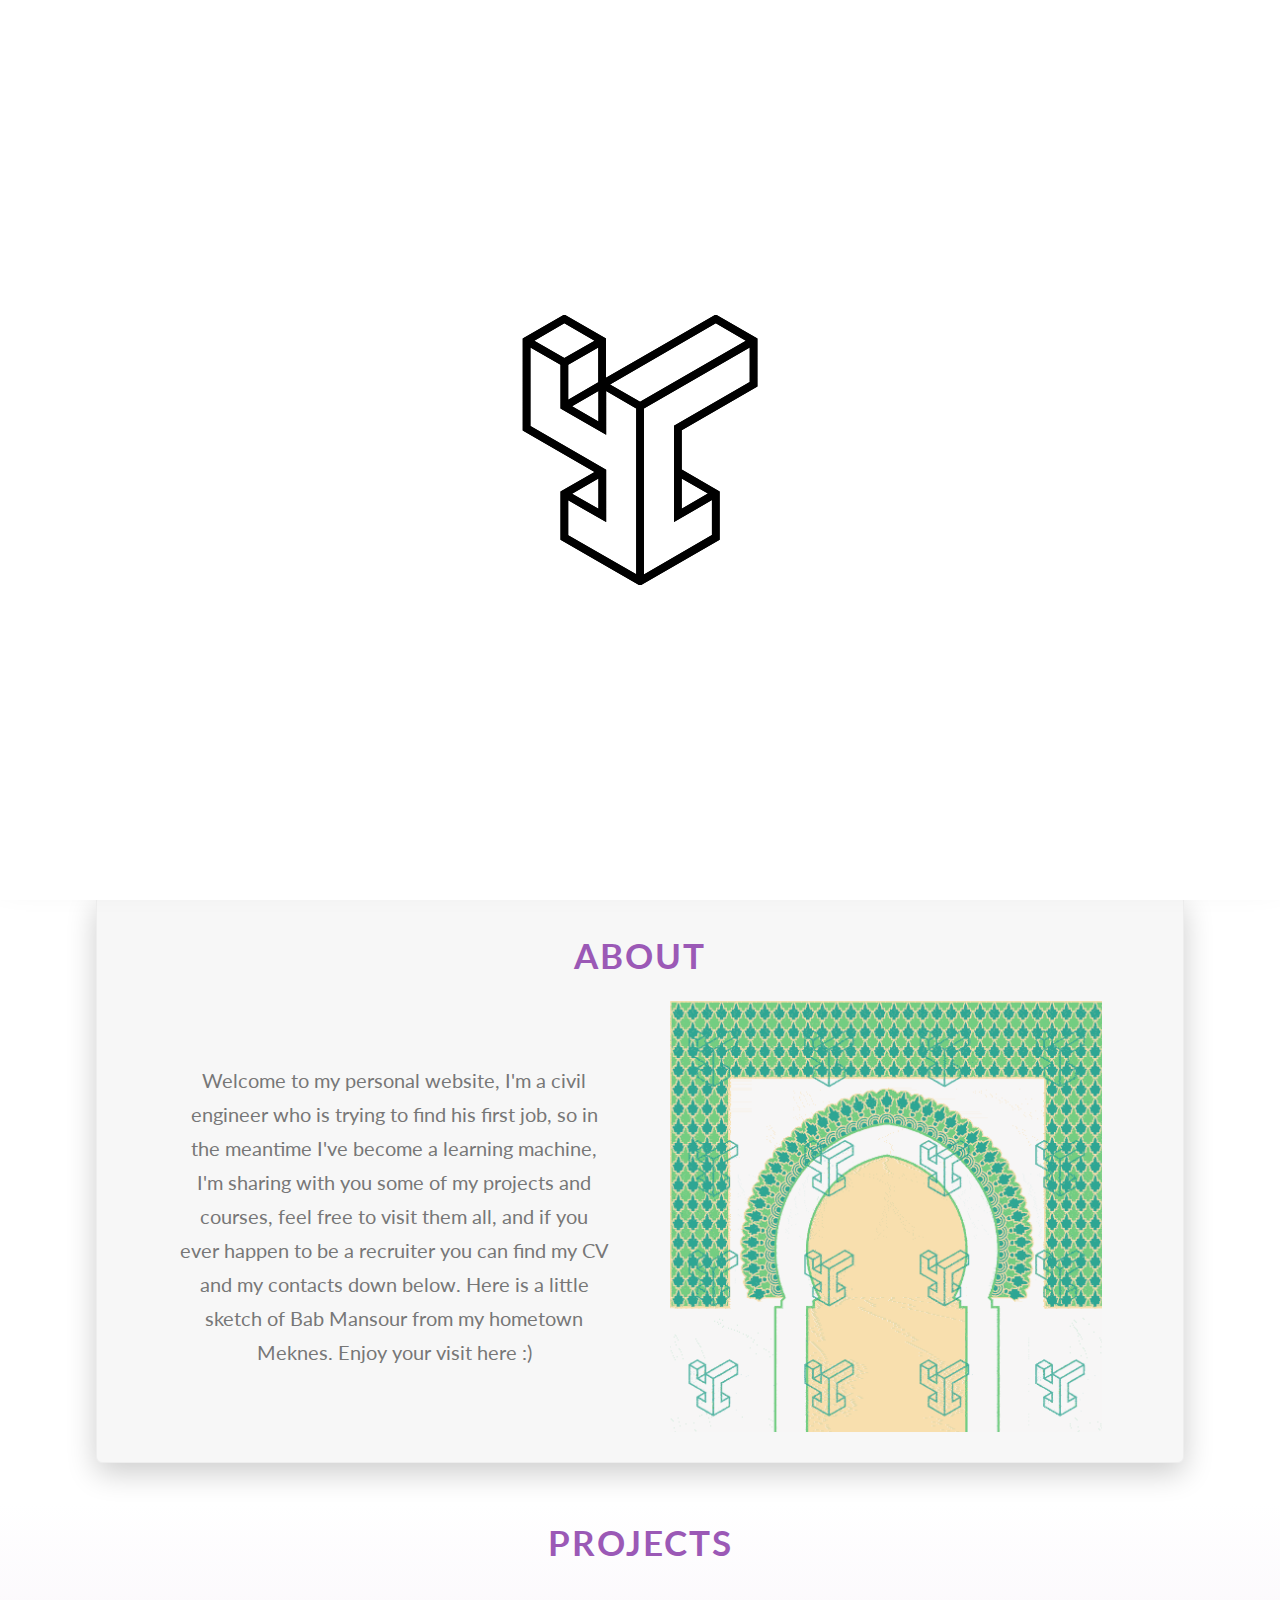
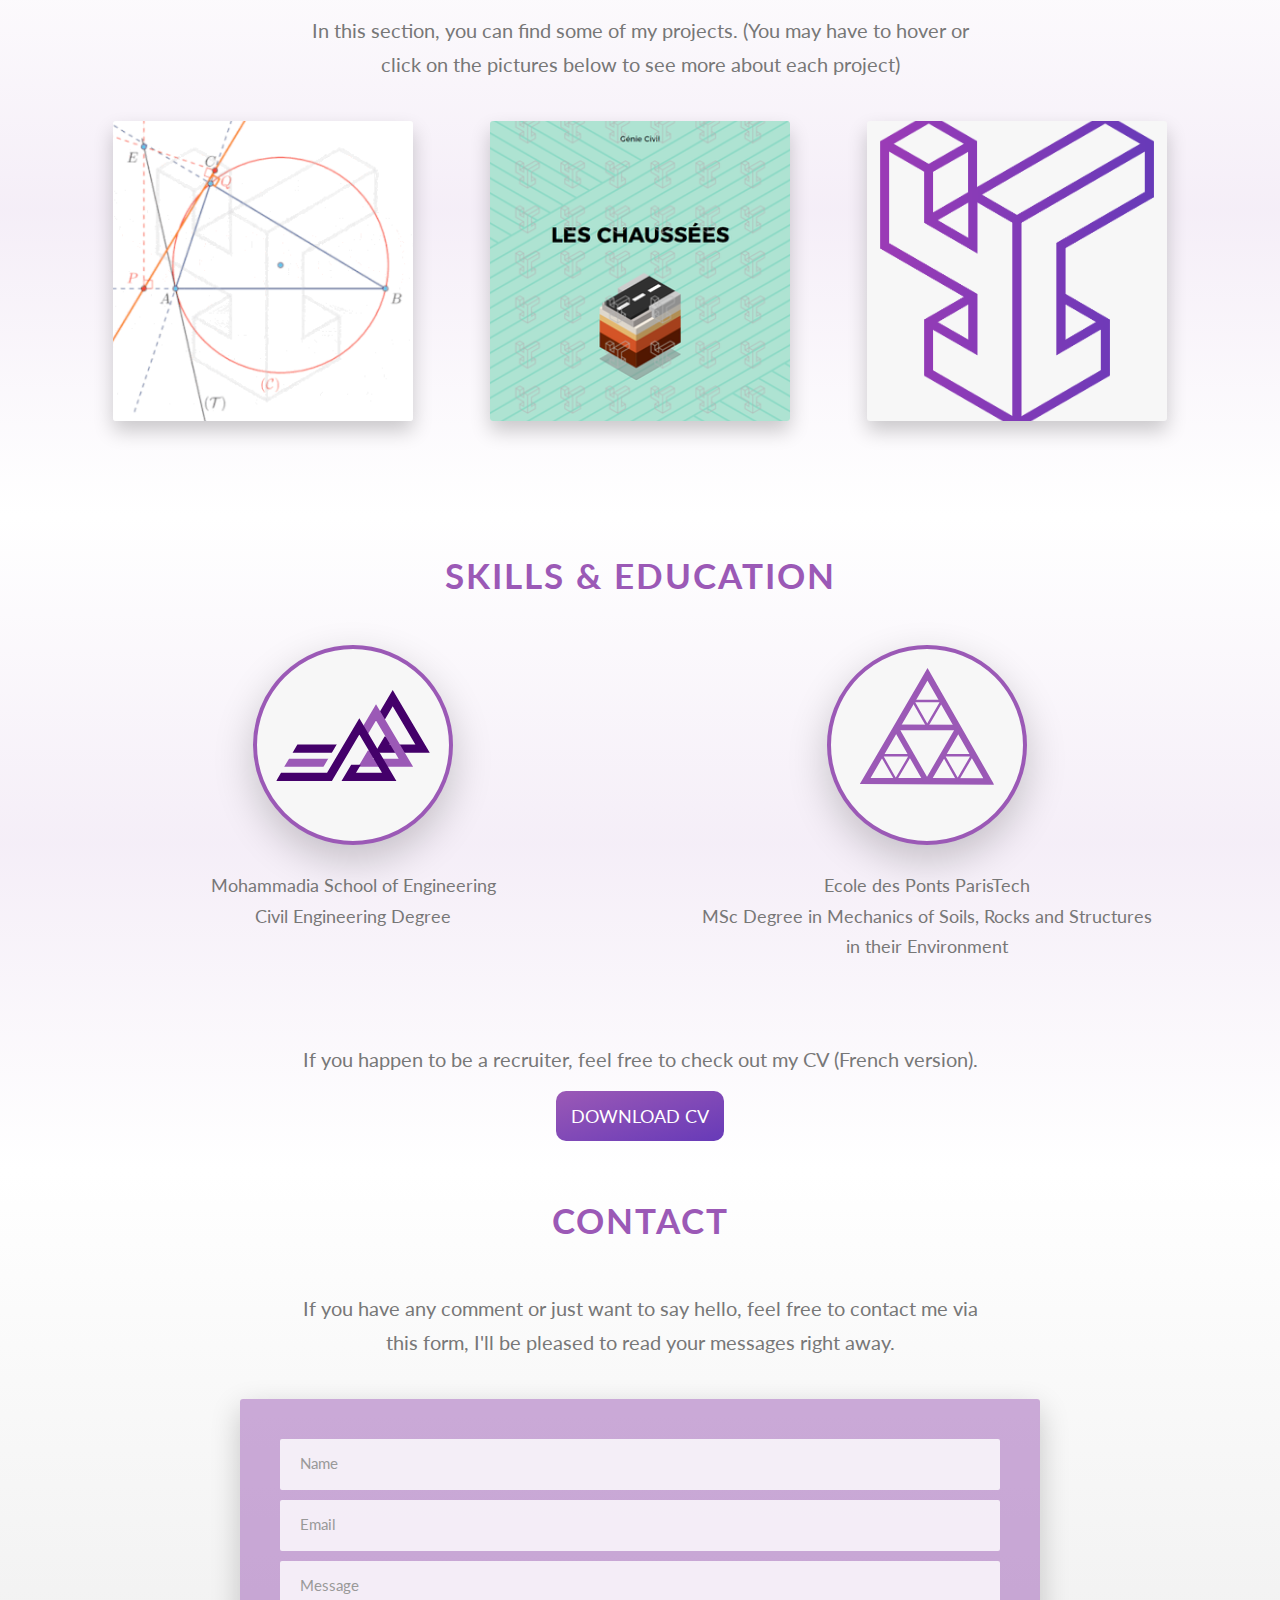
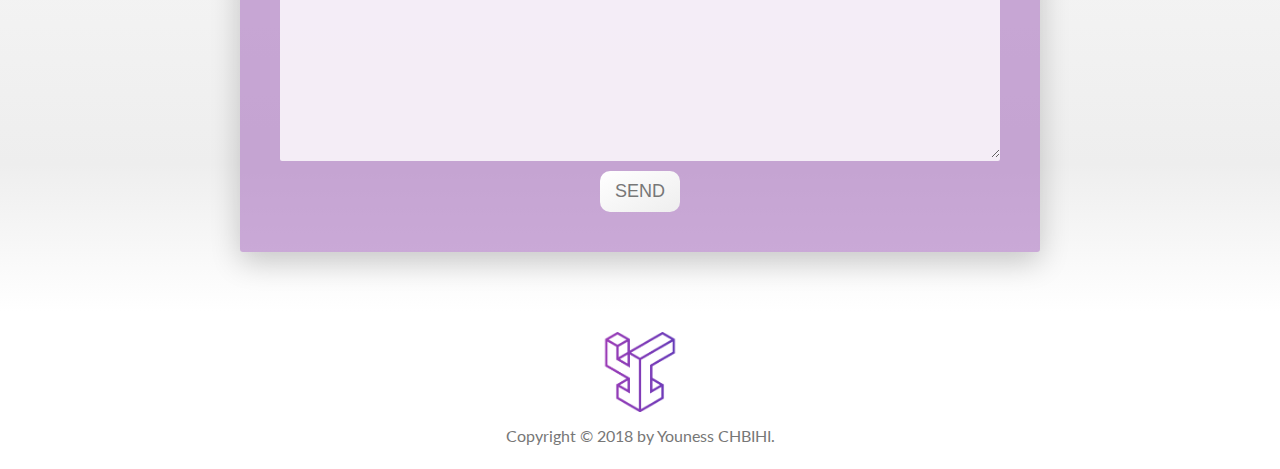
==== commit 5264894d: "formspree" ====
--- a/index.html
+++ b/index.html
@@ -179,14 +179,14 @@
                     <div class="form__content">
                         <form action="https://formspree.io/nsschbihi@gmail.com" class="form" method="POST">
 
-                            <input type="text" class="form__input" placeholder="Name" id="name" required>
-
-                            <input type="email" class="form__input" placeholder="Email" id="email" required>
+                            <input name="name" type="text" class="form__input" placeholder="Name" id="name" required>
+
+                            <input name="email" type="email" class="form__input" placeholder="Email" id="email" required>
 
                             <textarea name="text" class="form__textarea" placeholder="Message" id="message"></textarea>
      
                             <input type="submit" value="Send" class="button__primary button__white"/>
-                    </form>
+                        </form>
                     </div>
                 </div>
             </div>
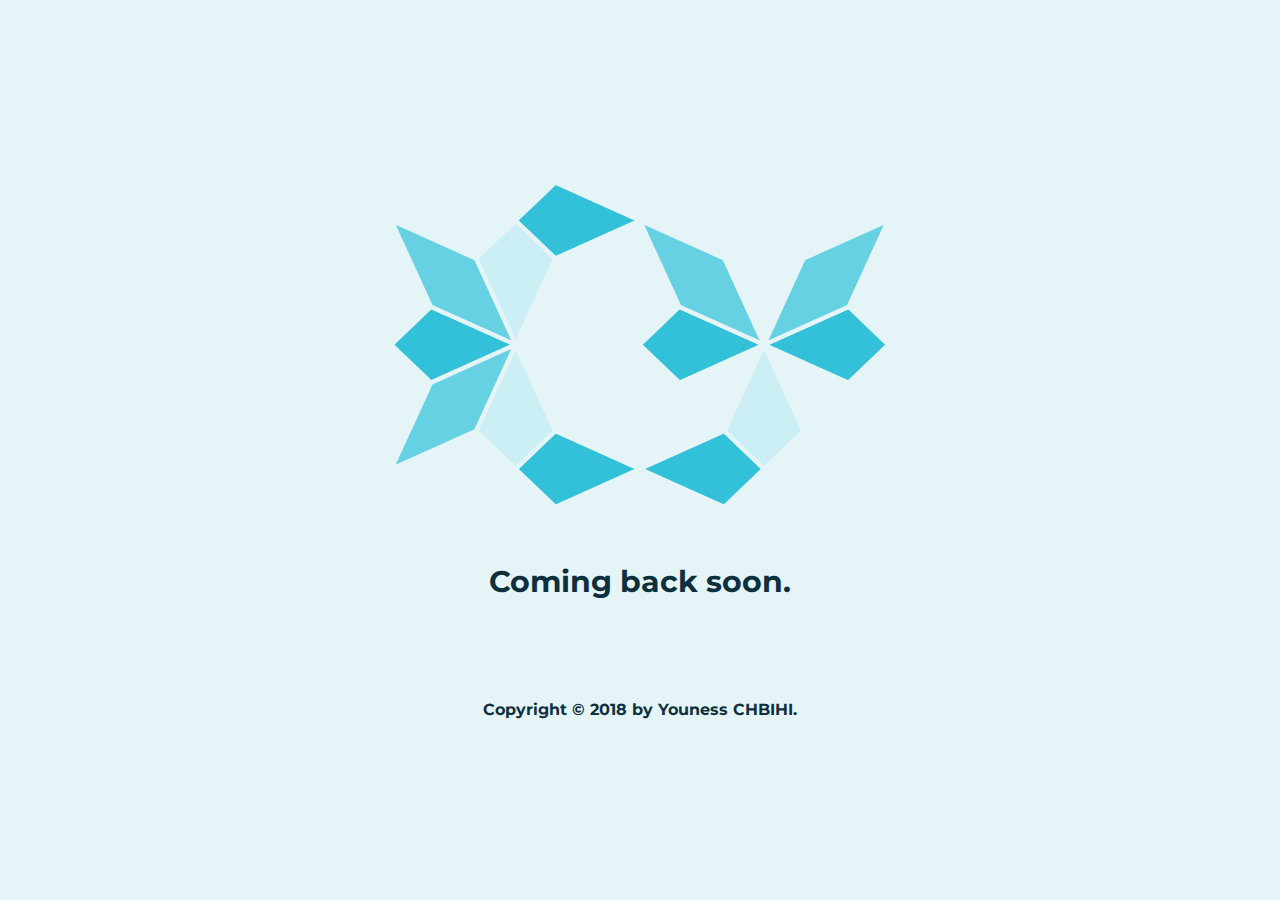
==== commit 96f32d31: "Add coming soon" ====
--- a/index.html
+++ b/index.html
@@ -1,225 +1,38 @@
 <!DOCTYPE html>
-<html lang="en">
+<html>
+
 <head>
-    <meta charset="UTF-8">
-    <meta name="viewport" content="width=device-width, initial-scale=1.0">
-    <meta http-equiv="X-UA-Compatible" content="ie=edge">
+    <meta charset="utf-8" />
+    <meta http-equiv="X-UA-Compatible" content="IE=edge">
+    <title>Youness CHBIHI</title>
+    <meta name="viewport" content="width=device-width, initial-scale=1">
+    <link rel="stylesheet" type="text/css" media="screen" href="main.css" />
+    <!-- <script src="main.js"></script> -->
+</head>
 
-    <link rel="stylesheet" href="css/style.css">
-    <link rel="shortcut icon" href="img/icon.ico">
-    
-
-    <title>Youness CHBIHI</title>
-</head>
-<div class="loader" id="loader">
-    <svg class="loader__svg--below" xmlns="http://www.w3.org/2000/svg" viewBox="0 0 175.1 175.1">
-        <path d="M163.7 46.4V15.3l-27-15.6-50.3 29 1.3 2.2-1.3-2.2-20.9 12V15.3L38.5-.3l-27 15.6v59.6l46.6 26.9L36 114.5v31.2l51.6 29.8 51.6-29.8v-31.2l-24.6-14.3V74.7l49.1-28.3zM88.8 33l47.9-27.6 19.5 11.3-68.6 39.6L68.1 45l20.7-12zM60.5 21.1v22.5L41 54.9V32.2l19.5-11.1zm.1 28.2v19.8l-17.1-9.9 17.1-9.9zm-2.5-32.6L38.5 27.9 19 16.7 38.5 5.4l19.6 11.3zm2.5 89.3v19.7l-17.1-9.8 17.1-9.9zM41 120.2l24.6 14.1v-34L16.5 72V21L36 32.2v28.4l29.6 17.1V49.3l19.5 11.3v107.6L41 142.8v-22.6zm49.1 48.1V60.6L158.7 21v22.5l-49.1 28.3v62.5l24.6-14.3v22.7l-44.1 25.6zm41.5-52.5l-17 9.9V106l17 9.8z"/>
-    </svg>
-    <svg class="loader__svg" xmlns="http://www.w3.org/2000/svg" viewBox="0 0 175.1 175.1">
-        <path d="M163.7 46.4V15.3l-27-15.6-50.3 29 1.3 2.2-1.3-2.2-20.9 12V15.3L38.5-.3l-27 15.6v59.6l46.6 26.9L36 114.5v31.2l51.6 29.8 51.6-29.8v-31.2l-24.6-14.3V74.7l49.1-28.3zM88.8 33l47.9-27.6 19.5 11.3-68.6 39.6L68.1 45l20.7-12zM60.5 21.1v22.5L41 54.9V32.2l19.5-11.1zm.1 28.2v19.8l-17.1-9.9 17.1-9.9zm-2.5-32.6L38.5 27.9 19 16.7 38.5 5.4l19.6 11.3zm2.5 89.3v19.7l-17.1-9.8 17.1-9.9zM41 120.2l24.6 14.1v-34L16.5 72V21L36 32.2v28.4l29.6 17.1V49.3l19.5 11.3v107.6L41 142.8v-22.6zm49.1 48.1V60.6L158.7 21v22.5l-49.1 28.3v62.5l24.6-14.3v22.7l-44.1 25.6zm41.5-52.5l-17 9.9V106l17 9.8z"/>
-    </svg>
-</div>
-<script>
-    var myVar;
-    function myFunction() {
-        myVar = setTimeout(showPage, 1000);
-    }
-    function showPage() {
-        document.getElementById("loader").classList.add("loader__disappear");
-    }
-</script>
-<body onload="myFunction()">
-    <header class="header">
-        <div class="header__circle header__circle--1"></div>
-        <div class="header__circle header__circle--2"></div>
-        <div class="header__circle header__circle--3"></div>
-        <div class="header__circle header__circle--4"></div>
-        <div class="header__logo-box">
-            <img src="img/logo-white.png" alt="my logo" class="header__logo" title="YC">
-        </div>
-        <div class="header__shape">
-            <span class="header__shape--hover"></span>
-            <img src="img/photo.jpg" alt="Photo of myself" class="header__photo" title="Hello there :)">
-        </div>
-        <div class="header__name">
-            Youness CHBIHI
-        </div>
-        <div class="header__intro-text">
-            Hi there and welcome to my website :)
-        </div>
-        <div class="header__scroll">
-            <div class="header__scroll--dot">
-
-            </div>
-        </div> 
-    </header>
-    <main>
-        <section class="section__about">
-            <div class="u-center-text u-margin-bottom-small">
-                <h2 class="heading__section">
-                    About
-                </h2>
-            </div>
-            <div class="row">
-                <div class="col-1-of-2">
-                    <div class="bab-mansour">
-                        <img class="bab-mansour__svg bab-mansour__respond" src="img/holder.png">
-                        <p class="bab-mansour__text">
-                            Welcome to my personal website, I'm a civil engineer who is trying to find his first job, so in the meantime I've become a learning machine, I'm
-                            sharing with you some of my projects and courses, feel free to visit them all, and if you ever happen to be a recruiter 
-                            you can find my CV and my contacts down below. Here is a little sketch of Bab Mansour from my hometown Meknes. Enjoy your visit here :) 
-                        </p>
-                    </div>
-                </div>
-                <div class="col-1-of-2">
-                    <div class="bab-mansour">
-                        
-                        <img class="bab-mansour__svg" src="img/babmansour.gif" alt="bab-mansour">
-                    </div>
-                </div>
-            </div>
-            
-                     
-        </section>
-        <section class="section__projects" id="section-projects">
-            <div class=" u-margin-bottom-medium u-center-text">
-                <h2 class="heading__section">
-                    Projects
-                </h2>
-            </div>
-            <p class="paragraph__intro u-margin-bottom-medium u-center-text">
-                In this section, you can find some of my projects. (You may have to hover or click on the pictures below to see more about each project)
-            </p>
-            <div class="row u-margin-bottom-big">
-                <div class="col-1-of-3">
-                    <div class="project-box">
-                        <img src="img/olympiade.gif" alt="Project 1" class="project-box__img">
-                        <span class="project-box__shade"></span>
-                        <div class="project-box__title">Math Olympiad</div>
-                        <a target="_blank" href="pdf/olympiade.pdf" class="project-box__button">View PDF</a>
-                    </div>
-                </div>
-                <div class="col-1-of-3">
-                    <div class="project-box">
-                        <img src="img/cours.png" alt="Project 1" class="project-box__img">
-                        <span class="project-box__shade"></span>
-                        <div class="project-box__title">Civil Engineering Courses</div>
-                        <a href="#popup-cours" class="project-box__button">View more</a>
-                    </div>
-                </div>
-                <div class="col-1-of-3">
-                    <div class="project-box">
-                        <img src="img/place-holder.png" alt="Project 1" class="project-box__img">
-                        <span class="project-box__shade"></span>
-                        <div class="project-box__title">Upcoming...</div>
-                        <a href="#section-projects" class="project-box__button">Expect more</a>
-                    </div>
-                </div>
-            </div>
-        </section>
-        <section class="section__education">
-            <div class="u-center-text u-margin-bottom-medium">
-                <h2 class="heading__section">
-                    Skills & Education
-                </h2>
-            </div>
-            <div class="row">
-                <div class="col-1-of-2">
-                    <div class="round-logo">
-                        <svg class="logo-emi" xmlns="http://www.w3.org/2000/svg" viewBox="0 0 620.4 420">
-                            <path class="logo-emi__dark--1" d="M66.8 253.2h293L470.6 65.9l91.5 154.4H457.2l19.5-32.9h-39l-39 65.9h221.7L470.6 0 340.3 220.3H85.6l-19.5 32.9h.7z"/>
-                            <path class="logo-emi__white" d="M193.2 312.8L304 125.4h145.3l-118 187.4H186.6h6.6z"/>
-                            <path class="logo-emi__light" d="M33 310.2h259.3l110.8-187.4 91.5 154.4H389.7l19.5-32.9h-39l-39 65.9H553L403.2 57 272.8 277.3h-221l-19.5 32.9h.7z"/>
-                            <path class="logo-emi__white" d="M189.3 312.8l19.5-32.9 19.5-32.9 19.5-32.9 19.5-32.9h107.5L297 312.9H186.6l2.7-.1z"/>
-                            <path class="logo-emi__dark--2" d="M2 367.2h222.9l110.9-187.4 91.5 154.4h-105l19.5-32.9h-39l-39 65.9h221.7L335.8 113.9 205.4 334.2H19.5L0 367.2h2z"/>
-                        </svg>
-                    </div>
-                    <p class="paragraph__education">
-                        Mohammadia School of Engineering
-                    </p>
-                    <p class="paragraph__education">
-                        Civil Engineering Degree
-                    </p>
-                </div>
-                <div class="col-1-of-2">
-                    <div class="round-logo">
-                        <svg class="logo-enpc" xmlns="http://www.w3.org/2000/svg" viewBox="0 0 600.1 520.6">
-                            <path class="logo-enpc__big"  d="M163.1 266.4L24.3 504.2l551.6 2.3L302.3 28 163.1 266.4z"/>
-                            <path class="logo-enpc__medium" d="M300 510.3l142.8-244.7-283.4-1.2z"/>
-                            <path class="logo-enpc__small" d="M437 500.1l64.5-110.4-127.9-.6zM160.4 499.9l64.5-110.4-127.9-.6zM301.1 257.8l64.5-110.4-127.9-.6z"/>
-                        </svg>
-                    </div>
-                    <p class="paragraph__education">
-                        Ecole des Ponts ParisTech
-                    </p>
-                    <p class="paragraph__education">
-                        MSc Degree in Mechanics of Soils, Rocks and Structures in their Environment     
-                    </p>
-                </div>
-            </div>
-            <div class="row u-center-text">
-                <p class="paragraph__intro u-margin-bottom-small">
-                    If you happen to be a recruiter, feel free to check out my CV (French version).
-                </p>
-                <a target="_blank" href="pdf/CV_CHBIHI_Youness.pdf" class="button__primary">Download CV</a>
-            </div>
-            
-        </section>
-        <section class="section__contact">
-            <div class="u-center-text">
-                <h2 class="heading__section u-margin-bottom-medium">
-                    Contact
-                </h2>
-            </div>
-            <p class="paragraph__intro u-center-text u-margin-bottom-medium">
-                If you have any comment or just want to say hello, feel free to contact me via this form, I'll be pleased to read your messages right away.  
-            </p>
-            <div class="row">
-                <div class="contact">
-                    <div class="form__content">
-                        <form action="https://formspree.io/nsschbihi@gmail.com" class="form" method="POST">
-
-                            <input name="name" type="text" class="form__input" placeholder="Name" id="name" required>
-
-                            <input name="email" type="email" class="form__input" placeholder="Email" id="email" required>
-
-                            <textarea name="text" class="form__textarea" placeholder="Message" id="message"></textarea>
-     
-                            <input type="submit" value="Send" class="button__primary button__white"/>
-                        </form>
-                    </div>
-                </div>
-            </div>
-        </section>
-    </main>
-    <footer class="footer">
-            <!-- <div class="footer__logo-box"> -->
-                <!-- <picture class="footer__logo">
-                    <source srcset="img/place-holder.png 1x, img/place-holder.png 2x" media="(max-width: 37.5em)">
-                    <img srcset="img/place-holder.png 1x, img/place-holder.png 2x" alt="Full logo" class="footer__logo" src="img/place-holder.png">
-                </picture> -->
-                <img class="footer__logo" src="img/place-holder.png" alt="YC">
-            <!-- </div> -->
-            <p class="footer__copyright">
-                Copyright &copy; 2018 by Youness CHBIHI.
-            </p>
-            </div>
-        </footer>
-    <div class="popup-cours" id="popup-cours">
-        <div class="popup-cours__container">
-            <div class="popup-cours__cours">
-                Vous pouvez trouver ici mes cours et exercices que j'ai écrit lors de mes études d'ingénierie: 
-                <ul class="popup-cours__ul">
-                    <li class="popup-cours__li"><a target="_blank" href="pdf/lignes-influence.pdf" class="popup-cours__link">Lignes d'influences</a></li>
-                    <li class="popup-cours__li"><a target="_blank" href="pdf/methode-des-forces.pdf" class="popup-cours__link">Méthode des forces</a></li>
-                    <li class="popup-cours__li"><a target="_blank" href="pdf/travaux-virtuels.pdf" class="popup-cours__link">Travaux virtuels (1)</a></li>
-                    <li class="popup-cours__li"><a target="_blank" href="pdf/travaux-virtuels-2.pdf" class="popup-cours__link">Travaux virtuels (2)</a></li>
-                </ul>
-                D'autres sont à venir prochainement...
-                <img src="img/place-holder.png" alt="logo" class="popup-cours__logo">
-            </div>
-            <a href="#section-projects" class="popup-cours__close">&times;</a>
-        </div>
+<body>
+    <div class="main-container">
+        <svg xmlns="http://www.w3.org/2000/svg" viewBox="0 0 69.792 45.479">
+            <path id="c-1" class="fill-cyan-dark" d="M23.222.356l-5.47 5.238 5.47 5.238 11.674-5.238z" />
+            <path id="c-2" class="fill-cyan-dark" d="M6.077 17.502L.607 22.74l5.47 5.237L17.75 22.74z" />
+            <path id="c-3" class="fill-cyan-dark" d="M40.367 17.502l-5.47 5.238 5.47 5.237 11.674-5.237z" />
+            <path id="c-4" class="fill-cyan-dark" d="M63.715 17.502L52.041 22.74l11.675 5.237 5.47-5.237z" />
+            <path id="c-5" class="fill-cyan-dark" d="M23.222 34.646l-5.47 5.238 5.47 5.239 11.674-5.239z" />
+            <path id="c-6" class="fill-cyan-dark" d="M46.57 34.646l-11.674 5.238 11.674 5.239 5.471-5.239z" />
+            <path id="d-1" class="fill-cyan-light" d="M17.751 5.594l-5.47 5.238 5.47 11.908 5.47-11.908z" />
+            <path id="d-2" class="fill-cyan-light" d="M17.751 22.74l-5.47 11.906 5.47 5.238 5.47-5.238z" />
+            <path id="d-3" class="fill-cyan-light" d="M52.041 22.74l-5.47 11.906 5.47 5.238 5.47-5.238z" />
+            <path id="f-1" class="fill-cyan" d="M.606 5.594l5.47 11.908 11.675 5.238-5.47-11.908z" />
+            <path id="f-2" class="fill-cyan" d="M34.896 5.594l5.471 11.908 11.674 5.238-5.47-11.908z" />
+            <path id="f-3" class="fill-cyan" d="M69.186 5.594l-11.674 5.238-5.47 11.908 11.673-5.238z" />
+            <path id="f-4" class="fill-cyan" d="M17.751 22.74L6.077 27.977.607 39.884l11.673-5.238z" />
+        </svg>
+    </div>
+    <div class="main-message">
+        Coming back soon.
+    </div>
+    <div class="main-copyright">
+        Copyright © 2018 by Youness CHBIHI.
     </div>
 </body>
 </html>--- a/main.css
+++ b/main.css
@@ -0,0 +1,157 @@
+@import url('https://fonts.googleapis.com/css?family=Montserrat');
+
+body {
+    background-color: #e4f4f7;
+}
+
+.main-container {
+    display: block;
+    margin: 20vh auto 0 auto;
+    min-width: 400px;
+    width: 40%;
+}
+
+.main-message {
+    display: block;
+    font-family: 'Montserrat', sans-serif;
+    color: #0e303e;
+    font-weight: 700;
+    font-size: 30px;
+    text-align: center;
+    margin: 50px auto 0 auto;
+    min-width: 300px;
+    width: 30%;
+}
+
+.main-copyright {
+    display: block;
+    font-family: 'Montserrat', sans-serif;
+    font-weight: 700;
+    text-align: center;
+    margin: 100px auto 0 auto;
+    min-width: 300px;
+    width: 30%;
+    color: #0e303e;
+}
+
+.fill-cyan-light {
+    fill : #cceff5;
+    stroke: #e4f4f7;
+    stroke-width: .6;
+    animation: rotationY 3s ease;
+    transition: .5s;
+}
+
+.fill-cyan-dark {
+    fill : #32c1d9;
+    stroke: #e4f4f7;
+    stroke-width: .6;
+    animation: rotationX 3s ease;
+    transition: .5s;
+}
+
+.fill-cyan {
+    fill : #65d1e2;
+    stroke: #e4f4f7;
+    stroke-width: .6;
+    transition: .5s;
+}
+.fill-cyan-dark:hover{
+    fill : #7a32d9;
+}
+
+.fill-cyan-light:hover{
+    fill : #f5cccc;
+
+}
+.fill-cyan:hover{
+    fill: #65e293;
+    transform: scale(1.05);
+}
+
+
+#c-1{
+    transform-origin: 25.5% 12.5%;
+    animation-delay: 0s;
+}
+
+#d-1{
+    transform-origin: 25.5% 50%;
+    animation-delay: .2s;
+}
+#f-1{
+    transform-origin: 25.5% 50%;
+    animation: rotationXY 3s ease;
+    animation-delay: .3s;
+}
+#c-2{
+    transform-origin: 25.5% 50%;
+    animation-delay: .3s;
+}
+#f-4{
+    transform-origin: 25.5% 50%;
+    animation: rotationXmY 3s ease;
+    animation-delay: .8s;
+}
+#d-2{
+    transform-origin: 25.5% 50%;
+    animation-delay: 1s;
+}
+#c-5{
+    transform-origin: 25.5% 87.5%;
+    animation-delay: 1.2s;
+}
+#c-6{
+    transform-origin: 74.5% 87.5%;
+    animation-delay: 1.3s;
+}
+#d-3{
+    transform-origin: 74.5% 50%;
+    animation-delay: 1.3s;
+}
+#c-3{
+    transform-origin: 74.5% 50%;
+    animation-delay: 1.8s;
+}
+#c-4{
+    transform-origin: 74.5% 50%;
+    animation-delay: 1.8s;
+}
+#f-2{
+    transform-origin: 74.5% 50%;
+    animation: rotationXY 3s ease;
+    animation-delay: 2s;
+}
+#f-3{
+    transform-origin: 74.5% 50%;
+    animation: rotationXmY 3s ease;
+    animation-delay: 2s;
+}
+
+
+@keyframes rotationX {
+    to{
+        transform: rotateX(180deg);
+    }
+}
+
+@keyframes rotationY {
+    to{
+        transform: rotateY(180deg);
+    }
+
+}
+
+
+
+@keyframes rotationXY {
+    to{
+        transform:  rotate3d(1,1,0,180deg);
+    }
+}
+
+@keyframes rotationXmY {
+    to{
+        transform:  rotate3d(1,-1,0,180deg);
+    }
+}